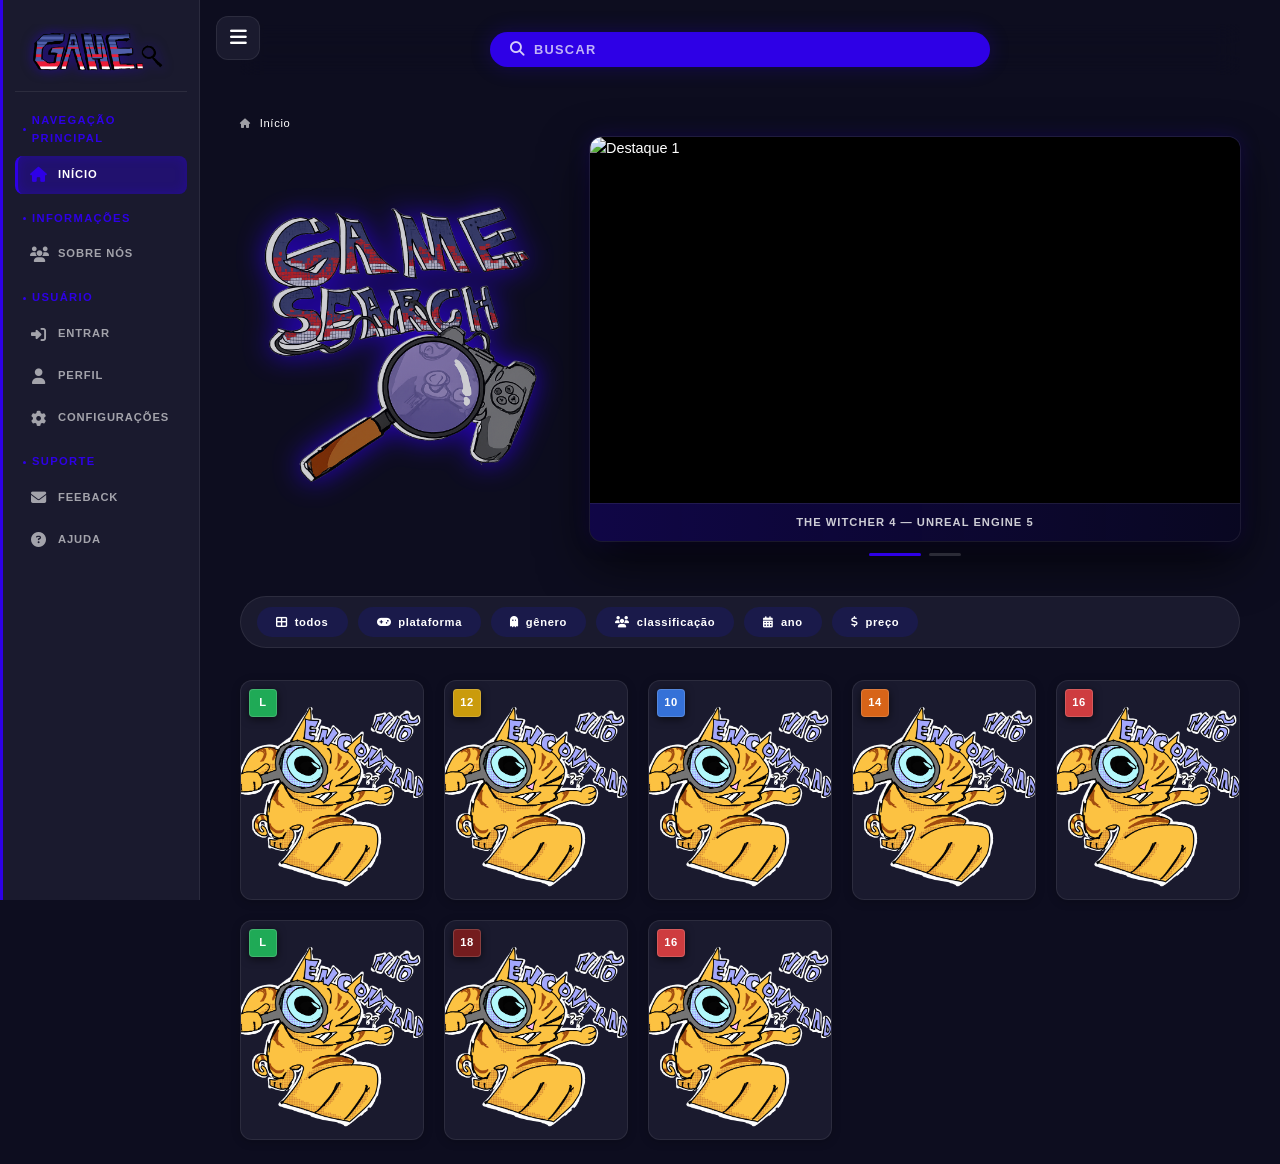
==== index.html @ 15bf695d "Implement PixelBlast background effect in Vanilla JS" ====
<!DOCTYPE html>
<html lang="pt-BR">

<head>
    <meta charset="UTF-8">
    <meta name="viewport" content="width=device-width, initial-scale=1.0">
    <meta name="base-path" content="">
    <title>Game Search — Início</title>
    <link rel="stylesheet" href="assets/css/global.css">
    <link rel="stylesheet" href="assets/css/PixelBlast.css">
    <link rel="stylesheet" href="https://cdnjs.cloudflare.com/ajax/libs/font-awesome/6.4.0/css/all.min.css">
    <style>
        /* ── Destaque Hero ── */
        
        .destaque {
            display: flex;
            width: 100%;
            max-width: 1000px;
            justify-content: space-between;
            align-items: center;
            gap: 50px;
            margin-bottom: 40px;
        }
        
        .logo-hero {
            flex-shrink: 0;
        }
        
        .logo-principal {
            width: 300px;
            filter: drop-shadow(0 0 14px var(--cor-primaria));
            opacity: 0.8;
            transition: transform var(--transition-speed) ease, filter var(--transition-speed) ease;
        }
        
        .logo-principal:hover {
            transform: scale(1.04);
            filter: drop-shadow(0 0 22px var(--cor-primaria));
            opacity: 1;
        }
        /* ── Breadcrumb ── */
        
        .breadcrumb {
            display: flex;
            align-items: center;
            gap: 8px;
            font-family: var(--font-corpo);
            font-size: var(--fs-xs);
            color: var(--cor-texto-muted);
            letter-spacing: 0.06em;
            width: 100%;
            max-width: 1000px;
            margin-bottom: 4px;
        }
        
        .breadcrumb i {
            font-size: 0.6rem;
        }
        
        .breadcrumb span {
            color: var(--cor-texto);
        }
        /* ── Carrossel ── */
        
        .carousel-wrapper {
            flex: 1 1 0;
            min-width: 0;
            display: flex;
            flex-direction: column;
            gap: 12px;
        }
        
        .carousel-track-container {
            border-radius: var(--border-radius);
            overflow: hidden;
            background: #08081a;
            box-shadow: 0 0 0 1px var(--cor-borda), 0 20px 50px rgba(0, 0, 0, 0.7), var(--shadow-glow);
        }
        
        .carousel-track {
            display: flex;
            width: 100%;
            will-change: transform;
        }
        
        .carousel-slide {
            flex: 0 0 100%;
            width: 100%;
            display: flex;
            flex-direction: column;
        }
        
        .carousel-img-wrap {
            width: 100%;
            aspect-ratio: 16 / 9;
            overflow: hidden;
            background: #000;
        }
        
        .carousel-img-wrap img {
            width: 100%;
            height: 100%;
            object-fit: contain;
            display: block;
        }
        
        .carousel-caption {
            background: linear-gradient(to right, rgba(var(--cor-primaria-rgb, 46, 0, 230), 0.22), rgba(var(--cor-primaria-rgb, 46, 0, 230), 0.04));
            color: rgba(255, 255, 255, 0.8);
            text-align: center;
            font-family: var(--font-corpo);
            font-size: var(--fs-xs);
            font-weight: 600;
            letter-spacing: 0.09em;
            text-transform: uppercase;
            padding: 10px 16px;
            border-top: 1px solid var(--cor-borda);
        }
        
        .carousel-indicators {
            display: flex;
            justify-content: center;
            align-items: center;
            gap: 8px;
        }
        
        .carousel-indicator {
            height: 3px;
            width: 32px;
            border-radius: 2px;
            border: none;
            background-color: rgba(255, 255, 255, 0.15);
            cursor: pointer;
            position: relative;
            overflow: hidden;
            transition: width var(--transition-speed) ease, background-color var(--transition-speed) ease;
        }
        
        .carousel-indicator.ativo {
            width: 52px;
            background-color: rgba(46, 0, 230, 0.25);
        }
        
        .carousel-indicator.ativo::after {
            content: '';
            position: absolute;
            inset: 0;
            background: var(--cor-primaria);
            animation: progressBar 5s linear forwards;
        }
        
        @keyframes progressBar {
            from {
                transform: scaleX(0);
                transform-origin: left;
            }
            to {
                transform: scaleX(1);
                transform-origin: left;
            }
        }
        /* ── Filtros ── */
        
        .secao-filtros {
            width: 100%;
            max-width: 1000px;
            margin-bottom: 32px;
            position: relative;
            z-index: 100;
        }
        
        .barra-filtro {
            background-color: var(--cor-lateral);
            padding: 10px 16px;
            border-radius: var(--border-radius-xl);
            display: flex;
            gap: 10px;
            align-items: center;
            position: relative;
            border: 1px solid var(--cor-borda);
        }
        
        .botao-filtro-principal {
            background-color: var(--cor-tag);
            color: var(--cor-texto);
            border: 1px solid transparent;
            padding: 8px 18px;
            border-radius: var(--border-radius-lg);
            cursor: pointer;
            font-family: var(--font-corpo);
            font-weight: 700;
            font-size: var(--fs-xs);
            letter-spacing: 0.06em;
            text-transform: lowercase;
            display: flex;
            align-items: center;
            gap: 7px;
            transition: all var(--transition-speed) ease;
        }
        
        .botao-filtro-principal:hover,
        .botao-filtro-principal.ativo {
            background-color: var(--cor-primaria);
            border-color: var(--cor-primaria);
            box-shadow: var(--shadow-glow);
        }
        
        .menu-flutuante {
            position: absolute;
            top: calc(100% + 10px);
            left: 0;
            background-color: var(--cor-dropdown);
            padding: 14px;
            border-radius: var(--border-radius);
            display: none;
            grid-template-columns: repeat(4, 1fr);
            gap: 8px;
            z-index: 300;
            box-shadow: 0 20px 45px rgba(0, 0, 0, 0.7);
            min-width: 440px;
            border: 1px solid var(--cor-borda-forte);
            animation: fadeIn 0.18s ease;
        }
        
        .menu-flutuante.show {
            display: grid;
        }
        
        .opcao-filtro {
            background-color: var(--cor-tag);
            color: var(--cor-texto);
            border: 1px solid transparent;
            padding: 9px 12px;
            border-radius: var(--border-radius-sm);
            cursor: pointer;
            font-family: var(--font-corpo);
            font-size: var(--fs-xs);
            font-weight: 600;
            letter-spacing: 0.04em;
            transition: all var(--transition-fast) ease;
        }
        
        .opcao-filtro:hover,
        .opcao-filtro.selecionada {
            background-color: var(--cor-primaria);
            border-color: var(--cor-primaria);
        }
        /* ── Grade de jogos ── */
        
        .grade-jogos {
            display: grid;
            grid-template-columns: repeat(auto-fill, minmax(175px, 1fr));
            gap: 20px;
            width: 100%;
            max-width: 1000px;
        }
        /* ── Card Base ───────────────────────────────────────────────────────────── */
        
        .card-jogo {
            display: flex;
            flex-direction: row;
            align-items: stretch;
            aspect-ratio: auto;
            min-height: 220px;
            max-height: 320px;
            overflow: hidden;
            transition: all 0.45s cubic-bezier(0.4, 0, 0.2, 1);
            cursor: pointer;
            position: relative;
            border-radius: var(--border-radius);
            background-color: var(--cor-lateral);
            border: 1px solid var(--cor-borda);
            box-shadow: 0 2px 10px rgba(0, 0, 0, 0.2);
            grid-column: span 1;
            width: 100%;
            /* Garante que o card ocupe o espaço do grid */
        }
        
        .card-jogo.open {
            grid-column: span 2;
        }
        
        .card-jogo:hover {
            transform: translateY(-4px);
            box-shadow: var(--shadow-glow-hover);
            border-color: rgba(46, 0, 230, 0.4);
        }
        /* ── Card Expandido (Overlay via Clone — não afeta o fluxo do grid) ──────
           Estratégia: o card original NUNCA sai do grid e NUNCA muda de
           tamanho/posição/gap. Ao expandir, criamos um CLONE fora do fluxo
           (position: fixed, anexado ao <body>) posicionado inicialmente em
           cima do card original via getBoundingClientRect(), e então
           animamos esse clone até o tamanho expandido. O card original
           apenas fica "invisível" (mantendo seu espaço no grid intacto)
           enquanto o clone existe. Isso garante zero reflow no container. */
        /* Card original: mantém espaço reservado no grid, porém invisível */
        
        .card-jogo.card-jogo-placeholder {
            visibility: hidden;
            pointer-events: none;
        }
        /* Clone flutuante — totalmente fora do fluxo do documento */
        
        .card-jogo-clone {
            position: fixed;
            top: 0;
            left: 0;
            margin: 0;
            z-index: 9999;
            pointer-events: auto;
            cursor: default;
            will-change: top, left, width, height;
            /* transição é setada via JS (FLIP) para garantir que o ponto de
               partida seja exatamente a posição/tamanho originais antes de
               animar para o estado expandido */
        }
        
        .card-jogo-clone:hover {
            transform: none;
        }
        
        .card-jogo-clone.expandido-clone {
            box-shadow: 0 20px 60px rgba(46, 0, 230, 0.5), var(--shadow-glow-hover);
            border-color: var(--cor-primaria);
            border-width: 2px;
            flex-direction: row;
        }
        
        .card-jogo-clone.expandido-clone .card-jogo-sidebar {
            flex: 0 0 200px !important;
            height: 100%;
        }
        
        .card-jogo-clone.expandido-clone .card-jogo-content {
            opacity: 1;
            width: 100%;
            padding: 24px 28px;
            background: #7f7f7f;
            /* Alterado para cinza conforme referência visual */
            display: flex;
            /* Restaurado para flex no estado expandido */
            flex-direction: column;
        }
        
        .card-jogo-clone.expandido-clone .card-jogo-titulo {
            font-size: var(--fs-lg);
            white-space: normal;
        }
        
        .card-jogo-clone.expandido-clone .card-jogo-descricao {
            -webkit-line-clamp: 6;
            font-size: var(--fs-sm);
        }
        
        .card-jogo-clone.expandido-clone .botao-detalhes {
            margin-top: auto;
            align-self: flex-start;
        }
        /* ── Overlay (fundo escurecido) do Card Expandido ── */
        
        .card-overlay {
            position: fixed;
            inset: 0;
            background: rgba(0, 0, 0, 0.65);
            backdrop-filter: blur(6px);
            -webkit-backdrop-filter: blur(6px);
            z-index: 9998;
            opacity: 0;
            pointer-events: none;
            transition: opacity 0.4s ease;
        }
        
        .card-overlay.ativo {
            opacity: 1;
            pointer-events: auto;
        }
        /* ── Sidebar (imagem) ── */
        
        .card-jogo-sidebar {
            flex: 1;
            width: 100%;
            height: 100%;
            position: relative;
            overflow: hidden;
            background: transparent;
            flex-shrink: 0;
        }
        
        .card-jogo.open .card-jogo-sidebar {
            flex: 0 0 45%;
            /* Ajusta a largura da imagem quando aberto */
        }
        
        .card-jogo-sidebar img {
            width: 100%;
            height: 100%;
            object-fit: cover;
            display: block;
        }
        
        .card-jogo-sidebar .badge-etaria {
            position: absolute;
            top: 8px;
            left: 8px;
            font-weight: 700;
            font-size: var(--fs-xs);
            padding: 2px 10px;
            border-radius: 4px;
            letter-spacing: 0.05em;
            border: 1px solid rgba(255, 255, 255, 0.15);
            backdrop-filter: blur(4px);
        }
        /* ── Cores da Etaria ── */
        
        .etaria-L {
            background: rgba(34, 197, 94, 0.85);
            color: #fff;
        }
        
        .etaria-10 {
            background: rgba(59, 130, 246, 0.85);
            color: #fff;
        }
        
        .etaria-12 {
            background: rgba(234, 179, 8, 0.85);
            color: #fff;
        }
        
        .etaria-14 {
            background: rgba(249, 115, 22, 0.85);
            color: #fff;
        }
        
        .etaria-16 {
            background: rgba(239, 68, 68, 0.85);
            color: #fff;
        }
        
        .etaria-18 {
            background: rgba(127, 29, 29, 0.9);
            color: #fff;
        }
        /* Content (painel direito) - INVISÍVEL QUANDO FECHADO */
        
        .card-jogo-content {
            flex: 1;
            padding: 24px;
            overflow: hidden;
            display: none;
            /* Escondido por padrão */
            flex-direction: column;
            justify-content: center;
            background: #7f7f7f;
            /* Fundo cinza conforme referência */
            min-width: 0;
            opacity: 0;
            transition: opacity 0.45s ease;
        }
        
        .card-jogo.open .card-jogo-content {
            display: flex;
            opacity: 1;
        }
        /* Título */
        
        .card-jogo-titulo {
            font-family: var(--font-titulo);
            font-size: var(--fs-md);
            font-weight: 700;
            letter-spacing: 0.06em;
            color: #fff;
            margin: 0 0 6px 0;
            white-space: nowrap;
            overflow: hidden;
            text-overflow: ellipsis;
        }
        /* Descrição */
        
        .card-jogo-descricao {
            font-family: var(--font-corpo);
            font-size: var(--fs-sm);
            color: rgba(255, 255, 255, 0.75);
            line-height: 1.5;
            margin: 0 0 10px 0;
            display: -webkit-box;
            -webkit-line-clamp: 2;
            -webkit-box-orient: vertical;
            overflow: hidden;
            text-overflow: ellipsis;
        }
        /* Info tags */
        
        .card-jogo-info {
            display: flex;
            flex-wrap: wrap;
            gap: 6px 10px;
            margin-bottom: 12px;
        }
        
        .info-tag {
            font-family: var(--font-corpo);
            font-size: var(--fs-xs);
            font-weight: 600;
            color: rgba(255, 255, 255, 0.7);
            background: rgba(255, 255, 255, 0.06);
            padding: 2px 10px;
            border-radius: 12px;
            border: 1px solid rgba(255, 255, 255, 0.06);
            display: inline-flex;
            align-items: center;
            gap: 4px;
            letter-spacing: 0.03em;
        }
        
        .info-tag i {
            font-size: 0.7rem;
            opacity: 0.6;
        }
        
        .info-status {
            background: rgba(46, 0, 230, 0.15);
            border-color: rgba(46, 0, 230, 0.2);
        }
        
        .status-disponivel {
            color: #4ade80;
        }
        
        .status-disponivel i {
            color: #4ade80;
        }
        
        .status-em-breve {
            color: #facc15;
        }
        
        .status-em-breve i {
            color: #facc15;
        }
        /* Botão detalhes */
        
        .botao-detalhes {
            align-self: flex-start;
            background: var(--cor-primaria);
            color: var(--cor-texto);
            border: none;
            border-radius: var(--border-radius-xl);
            padding: 6px 18px;
            font-family: var(--font-corpo);
            font-weight: 700;
            font-size: var(--fs-xs);
            letter-spacing: 0.05em;
            cursor: pointer;
            transition: all 0.3s ease;
            display: inline-flex;
            align-items: center;
            gap: 6px;
            margin-top: auto;
        }
        
        .botao-detalhes:hover {
            background: var(--cor-primaria-hover);
            box-shadow: var(--shadow-glow);
            transform: translateY(-2px);
        }
        
        .botao-detalhes i {
            font-size: 0.7rem;
            transition: transform 0.3s ease;
        }
        
        .botao-detalhes:hover i {
            transform: translateX(3px);
        }
        /* ── Responsividade ── */
        
        @media (max-width: 900px) {
            .carousel-wrapper {
                display: none;
            }
            .destaque {
                justify-content: center;
            }
        }
        
        @media (max-width: 768px) {
            .destaque {
                flex-direction: column;
                text-align: center;
            }
            .logo-principal {
                width: 200px;
            }
            .menu-flutuante {
                min-width: 260px;
                grid-template-columns: repeat(2, 1fr);
            }
            .card-jogo {
                min-height: 180px;
                max-height: 260px;
                flex-direction: column;
            }
            .card-jogo-sidebar {
                flex: 0 0 100px;
                width: 100%;
                height: 100px;
            }
            .card-jogo-clone.expandido-clone {
                flex-direction: column;
            }
            .card-jogo-clone.expandido-clone .card-jogo-sidebar {
                flex: 0 0 140px;
                height: 140px;
                width: 100%;
            }
            .card-jogo-clone.expandido-clone .card-jogo-content {
                padding: 16px 20px;
            }
            .card-jogo-titulo {
                font-size: var(--fs-sm);
            }
            .card-jogo-descricao {
                font-size: var(--fs-xs);
                -webkit-line-clamp: 2;
            }
            .info-tag {
                font-size: 0.6rem;
                padding: 1px 8px;
            }
        }
        
        @media (max-width: 480px) {
            .grade-jogos {
                grid-template-columns: repeat(auto-fill, minmax(140px, 1fr));
                gap: 14px;
            }
            .card-jogo {
                min-height: 160px;
                max-height: 220px;
            }
            .card-jogo-sidebar {
                flex: 0 0 80px;
                height: 80px;
            }
            .card-jogo-clone.expandido-clone .card-jogo-sidebar {
                flex: 0 0 120px;
                height: 120px;
            }
            .card-jogo-clone.expandido-clone .card-jogo-content {
                padding: 12px 16px;
            }
            .card-jogo-info {
                gap: 4px 8px;
            }
            .info-tag {
                font-size: 0.55rem;
                padding: 1px 6px;
            }
            .botao-detalhes {
                font-size: 0.6rem;
                padding: 4px 12px;
            }
        }
        /* ── Animação de entrada ── */
        
        .animar-entrada {
            opacity: 0;
            transform: translateY(20px);
            animation: entradaCard 0.5s ease forwards;
        }
        
        @keyframes entradaCard {
            to {
                opacity: 1;
                transform: translateY(0);
            }
        }
    </style>
</head>

<body>
    <div class="layout-principal">

        <!-- Sidebar -->
        <aside class="barra-lateral" id="sidebarDrawer">
            <div class="sidebar-logo">
                <img src="assets/img/logo2.png" alt="Game Search">

            </div>

            <!-- Navegação Principal -->
            <div class="sidebar-secao">
                <h3 class="sidebar-titulo">Navegação Principal</h3>
                <nav class="menu-navegacao">
                    <ul>
                        <li class="ativo"><a href="index.html"><i class="fas fa-home"></i><span>Início</span></a></li>
                    </ul>
                </nav>
            </div>

            <!-- Informações -->
            <div class="sidebar-secao">
                <h3 class="sidebar-titulo">Informações</h3>
                <nav class="menu-navegacao">
                    <ul>
                        <li><a href="pages/sobre.html"><i class="fas fa-users"></i><span>Sobre nós</span></a></li>
                    </ul>
                </nav>
            </div>

            <!-- Usuário -->
            <div class="sidebar-secao">
                <h3 class="sidebar-titulo">Usuário</h3>
                <nav class="menu-navegacao">
                    <ul>
                        <li><a href="pages/login.html"><i class="fas fa-sign-in-alt"></i><span>Entrar</span></a></li>
                        <li><a href="pages/perfil.html"><i class="fas fa-user"></i><span>Perfil</span></a></li>
                        <li><a href="pages/configuracao.html"><i class="fas fa-cog"></i><span>Configurações</span></a></li>
                    </ul>
                </nav>
            </div>

            <!-- Suporte -->
            <div class="sidebar-secao">
                <h3 class="sidebar-titulo">Suporte</h3>
                <nav class="menu-navegacao">
                    <ul>
                        <li><a href="pages/feedback.html"><i class="fas fa-envelope"></i><span>feeback</span></a></li>
                        <li><a href="pages/ajuda.html"><i class="fas fa-question-circle"></i><span>Ajuda</span></a></li>
                    </ul>
                </nav>
            </div>
        </aside>

        <!-- Overlay para fechar o drawer -->
        <div class="drawer-overlay" id="drawerOverlay"></div>

        <!-- Conteúdo -->
        <main class="conteudo-principal">

            <header class="barra-superior">
                <div class="container-busca">
                    <i class="fas fa-search"></i>
                    <input type="text" placeholder="BUSCAR" class="campo-busca" autocomplete="off">
                </div>
            </header>

            <!-- Breadcrumb -->
            <nav class="breadcrumb" aria-label="Navegação">
                <i class="fas fa-home"></i>
                <span>Início</span>
            </nav>

            <!-- Hero -->
            <section class="destaque">
                <div class="logo-hero">
                    <img src="assets/img/logo.png" alt="Game Search Logo" class="logo-principal">
                </div>

                <div class="carousel-wrapper" role="region" aria-label="Destaques em carrossel">
                    <div class="carousel-track-container">
                        <div class="carousel-track" id="carouselTrack">
                            <article class="carousel-slide">
                                <div class="carousel-img-wrap">
                                    <img src="https://assets.goal.com/images/v3/bltb237897dfa1e5afa/F077DBEWIAYzW5L.jpg" alt="Destaque 1" loading="lazy">
                                </div>
                                <p class="carousel-caption">The Witcher 4 — Unreal Engine 5</p>
                            </article>
                            <article class="carousel-slide">
                                <div class="carousel-img-wrap">
                                    <img src="https://img.youtube.com/vi/XhP3Xh4LMA8/maxresdefault.jpg" alt="Destaque 2" loading="lazy">
                                </div>
                                <p class="carousel-caption">The Witcher 4 — Mundo Aberto</p>
                            </article>
                        </div>
                    </div>
                    <div class="carousel-indicators" id="carouselIndicators" role="tablist"></div>
                </div>
            </section>
            <!-- Filtros -->
            <section class="secao-filtros" aria-label="Filtros de jogos">
                <div class="barra-filtro">
                    <button class="botao-filtro-principal ativo" data-menu="menu-categorias" aria-haspopup="true">
                        <i class="fas fa-th-large"></i> todos
                    </button>
                    <button class="botao-filtro-principal" data-menu="menu-plataforma" aria-haspopup="true">
                        <i class="fas fa-gamepad"></i> plataforma
                    </button>
                    <button class="botao-filtro-principal" data-menu="menu-genero" aria-haspopup="true">
                        <i class="fas fa-ghost"></i> gênero
                    </button>
                    <button class="botao-filtro-principal" data-menu="menu-etaria" aria-haspopup="true">
                        <i class="fas fa-users"></i> classificação
                    </button>
                    <button class="botao-filtro-principal" data-menu="menu-ano" aria-haspopup="true">
                        <i class="fas fa-calendar-alt"></i> ano
                    </button>
                    <button class="botao-filtro-principal" data-menu="menu-preco" aria-haspopup="true">
                        <i class="fas fa-dollar-sign"></i> preço
                    </button>

                    <div id="menu-categorias" class="menu-flutuante" role="menu">
                        <button class="opcao-filtro selecionada" data-filtro="todos">todos</button>
                        <button class="opcao-filtro" data-filtro="ação">ação</button>
                        <button class="opcao-filtro" data-filtro="aventura">aventura</button>
                        <button class="opcao-filtro" data-filtro="rpg">rpg</button>
                        <button class="opcao-filtro" data-filtro="indie">indie</button>
                        <button class="opcao-filtro" data-filtro="estratégia">estratégia</button>
                        <button class="opcao-filtro" data-filtro="roguelike">roguelike</button>
                        <button class="opcao-filtro" data-filtro="esporte">esporte</button>
                        <button class="opcao-filtro" data-filtro="terror">terror</button>
                        <button class="opcao-filtro" data-filtro="multiplayer">multiplayer</button>
                    </div>

                    <div id="menu-plataforma" class="menu-flutuante" role="menu">
                        <button class="opcao-filtro selecionada" data-filtro="todos">todos</button>
                        <button class="opcao-filtro" data-filtro="pc">PC</button>
                        <button class="opcao-filtro" data-filtro="ps5">PlayStation 5</button>
                        <button class="opcao-filtro" data-filtro="xbox">Xbox</button>
                        <button class="opcao-filtro" data-filtro="mobile">Mobile</button>
                        <button class="opcao-filtro" data-filtro="switch">Switch</button>
                    </div>

                    <div id="menu-genero" class="menu-flutuante" role="menu">
                        <button class="opcao-filtro selecionada" data-filtro="todos">todos</button>
                        <button class="opcao-filtro" data-filtro="ação">ação</button>
                        <button class="opcao-filtro" data-filtro="sandbox">sandbox</button>
                        <button class="opcao-filtro" data-filtro="simulação">simulação</button>
                        <button class="opcao-filtro" data-filtro="terror">terror</button>
                        <button class="opcao-filtro" data-filtro="social">social</button>
                        <button class="opcao-filtro" data-filtro="esporte">esporte</button>
                        <button class="opcao-filtro" data-filtro="roguelike">roguelike</button>
                        <button class="opcao-filtro" data-filtro="estratégia">estratégia</button>
                    </div>
                    <div id="menu-etaria" class="menu-flutuante" role="menu">
                        <button class="opcao-filtro selecionada" data-filtro="todos">todos</button>
                        <button class="opcao-filtro" data-filtro="L">Livre</button>
                        <button class="opcao-filtro" data-filtro="10">10+</button>
                        <button class="opcao-filtro" data-filtro="12">12+</button>
                        <button class="opcao-filtro" data-filtro="14">14+</button>
                        <button class="opcao-filtro" data-filtro="16">16+</button>
                        <button class="opcao-filtro" data-filtro="18">18+</button>
                    </div>

                    <div id="menu-ano" class="menu-flutuante" role="menu">
                        <button class="opcao-filtro selecionada" data-filtro="todos">todos</button>
                        <button class="opcao-filtro" data-filtro="2024">2024</button>
                        <button class="opcao-filtro" data-filtro="2023">2023</button>
                        <button class="opcao-filtro" data-filtro="2022">2022</button>
                        <button class="opcao-filtro" data-filtro="2021">2021</button>
                        <button class="opcao-filtro" data-filtro="2020">2020</button>
                        <button class="opcao-filtro" data-filtro="2019">2019</button>
                        <button class="opcao-filtro" data-filtro="2018">2018</button>
                        <button class="opcao-filtro" data-filtro="2017">2017</button>
                    </div>

                    <div id="menu-preco" class="menu-flutuante" role="menu">
                        <button class="opcao-filtro selecionada" data-filtro="todos">todos</button>
                        <button class="opcao-filtro" data-filtro="gratis">Gratuito</button>
                        <button class="opcao-filtro" data-filtro="baixo">Até R$ 50</button>
                        <button class="opcao-filtro" data-filtro="medio">R$ 50 - R$ 150</button>
                        <button class="opcao-filtro" data-filtro="alto">Acima de R$ 150</button>
                    </div>





                </div>
            </section>

            <!-- Grade de Jogos -->
            <section class="grade-jogos" aria-label="Jogos disponíveis">
                <!-- Renderizado via home.js -->
            </section>

        </main>
    </div>

    <!-- Overlay do Card Expandido -->
    <div class="card-overlay" id="cardOverlay"></div>

    <!-- Botão Hambúrguer -->
    <button class="hamburger-btn" id="hamburgerBtn" aria-label="Abrir menu" aria-expanded="false">
        <i class="fas fa-bars"></i>
    </button>

    <script src="assets/js/global.js"></script>
    <script src="assets/js/home.js"></script>

    <!-- PixelBlast Background Dependencies -->
    <script src="https://cdnjs.cloudflare.com/ajax/libs/three.js/r128/three.min.js"></script>
    <script src="assets/js/PixelBlast.js"></script>
</body>

</html>
---- assets/css/global.css ----
/* ─── VIEW TRANSITIONS ──────────────────────────────────────────────────────── */
             
             @view-transition {
                 navigation: auto;
             }
             /* ─── GOOGLE FONTS ──────────────────────────────────────────────────────────── */
             
             @import url('https://fonts.googleapis.com/css2?family=Cinzel:wght@400;600;700;900&family=Open+Sans:wght@300;400;500;600;700&display=swap');
             /* ─── CSS RESET & BASE ──────────────────────────────────────────────────────── */
             
             html {
                 scroll-behavior: smooth;
             }
             
             * {
                 margin: 0;
                 padding: 0;
                 box-sizing: border-box;
             }
             /* ─── DESIGN TOKENS ─────────────────────────────────────────────────────────── */
             
              :root {
                 /* Cores */
                 --cor-fundo: #0d0d1f;
                 --cor-lateral: #1a1a2e;
                 --cor-primaria: #2e00e6;
                 --cor-primaria-hover: #4a1fff;
                 --cor-texto: #ffffff;
                 --cor-texto-muted: rgba(255, 255, 255, 0.6);
                 --cor-hover: #2a2a4a;
                 --cor-tag: #1a1a4a;
                 --cor-dropdown: #12122a;
                 --cor-borda: rgba(255, 255, 255, 0.08);
                 --cor-borda-forte: rgba(255, 255, 255, 0.15);
                 /* Tipografia */
                 --font-titulo: 'Cinzel', serif;
                 --font-corpo: 'Open Sans', sans-serif;
                 /* Tamanhos de fonte */
                 --fs-xs: 0.7rem;
                 --fs-sm: 0.8rem;
                 --fs-base: 0.9rem;
                 --fs-md: 1rem;
                 --fs-lg: 1.2rem;
                 --fs-xl: 1.5rem;
                 --fs-2xl: 2rem;
                 --fs-3xl: 2.5rem;
                 /* Layout */
                 --sidebar-width: 200px;
                 --sidebar-collapsed: 60px;
                 --border-radius-sm: 8px;
                 --border-radius: 12px;
                 --border-radius-lg: 20px;
                 --border-radius-xl: 30px;
                 /* Efeitos */
                 --transition-speed: 0.4s;
                 --transition-fast: 0.2s;
                 --animation-display: block;
                 /* Controle global de animações */
                 --shadow: 0 4px 15px rgba(0, 0, 0, 0.3);
                 --shadow-card: 0 8px 25px rgba(0, 0, 0, 0.4);
                 --shadow-glow: 0 0 20px rgba(46, 0, 230, 0.25);
                 --shadow-glow-hover: 0 0 35px rgba(46, 0, 230, 0.45);
             }
             /* ─── BODY & LAYOUT BASE ────────────────────────────────────────────────────── */
             
             body {
                 margin: 0;
                 min-height: 100vh;
                 background: #0d0d1f; /* Fallback color */
                 background-image: none;
                 background-size: cover;
                 background-position: center;
                 background-repeat: no-repeat;
                 background-attachment: fixed;
                 /* opcional */
                 color: var(--cor-texto);
                 font-family: var(--font-corpo);
                 font-size: var(--fs-base);
                 line-height: 1.6;
                 overflow-x: hidden;
                 -webkit-font-smoothing: antialiased;
             }
             
             .layout-principal {
                 display: flex;
                 min-height: 100vh;
             }
             /* ─── BARRA LATERAL ─────────────────────────────────────────────────────────── */
             
             .barra-lateral {
                 width: var(--sidebar-width);
                 background-color: var(--cor-lateral);
                 padding: 24px 12px;
                 position: fixed;
                 top: 0;
                 left: 0;
                 height: 100vh;
                 border-right: 1px solid var(--cor-borda);
                 border-left: 3px solid var(--cor-primaria);
                 z-index: 2000;
                 display: flex;
                 flex-direction: column;
                 gap: 16px;
                 overflow-y: auto;
                 overflow-x: hidden;
                 transition: width var(--transition-speed) cubic-bezier(0.4, 0, 0.2, 1), transform var(--transition-speed) cubic-bezier(0.4, 0, 0.2, 1);
             }
             
             body.sidebar-fechada .barra-lateral {
                 width: var(--sidebar-collapsed);
             }
             
             @media (min-width: 1025px) {
                 body.sidebar-fechada .barra-lateral .sidebar-titulo,
                 body.sidebar-fechada .barra-lateral .menu-navegacao span,
                 body.sidebar-fechada .barra-lateral .sidebar-logo span,
                 body.sidebar-fechada .barra-lateral .separador {
                     display: none;
                 }
                 .barra-lateral .menu-navegacao span,
                 .barra-lateral .sidebar-logo span,
                 .barra-lateral .sidebar-titulo {
                     transition: opacity var(--transition-fast) ease;
                 }
                 body.sidebar-fechada .barra-lateral .sidebar-logo {
                     padding: 8px 0;
                 }
                 body.sidebar-fechada .barra-lateral .sidebar-logo img {
                     width: 32px;
                     height: 32px;
                 }
                 body.sidebar-fechada .barra-lateral .menu-navegacao li a {
                     justify-content: center;
                     padding: 12px;
                     border-left: none;
                     border-bottom: 3px solid transparent;
                 }
                 body.sidebar-fechada .barra-lateral .menu-navegacao li.ativo a {
                     border-bottom-color: var(--cor-primaria);
                 }
             }
             
             .barra-lateral::-webkit-scrollbar {
                 width: 3px;
             }
             
             .barra-lateral::-webkit-scrollbar-track {
                 background: transparent;
             }
             
             .barra-lateral::-webkit-scrollbar-thumb {
                 background: var(--cor-primaria);
                 border-radius: 2px;
             }
             /* Logo na sidebar */
             
             .sidebar-logo {
                 display: flex;
                 align-items: center;
                 gap: 12px;
                 padding: 8px 12px 20px;
                 margin-bottom: 4px;
                 border-bottom: 1px solid var(--cor-borda);
                 overflow: hidden;
                 white-space: nowrap;
             }
             
             .sidebar-logo img {
                 width: 100%;
                 object-fit: contain;
                 filter: drop-shadow(0 0 6px rgba(46, 0, 230, 0.5));
                 flex-shrink: 0;
             }
             
             .sidebar-logo span {
                 font-family: var(--font-titulo);
                 font-size: var(--fs-md);
                 font-weight: 700;
                 color: var(--cor-texto);
                 letter-spacing: 0.05em;
             }
             /* Seções da sidebar */
             
             .sidebar-secao {
                 display: flex;
                 flex-direction: column;
                 gap: 8px;
             }
             
             .sidebar-titulo {
                 font-family: var(--font-corpo);
                 font-size: var(--fs-xs);
                 font-weight: 700;
                 letter-spacing: 0.12em;
                 text-transform: uppercase;
                 color: var(--cor-primaria);
                 margin: 0;
                 padding: 0 8px;
                 display: flex;
                 align-items: center;
                 gap: 6px;
             }
             
             .sidebar-titulo::before {
                 content: '';
                 display: inline-block;
                 width: 3px;
                 height: 3px;
                 background-color: var(--cor-primaria);
                 border-radius: 50%;
             }
             
             .menu-navegacao ul {
                 list-style: none;
                 display: flex;
                 flex-direction: column;
                 gap: 4px;
             }
             
             .menu-navegacao li a {
                 text-decoration: none;
                 color: var(--cor-texto-muted);
                 font-family: var(--font-corpo);
                 font-size: var(--fs-xs);
                 font-weight: 600;
                 letter-spacing: 0.08em;
                 display: flex;
                 align-items: center;
                 gap: 10px;
                 padding: 10px 12px;
                 border-radius: var(--border-radius-sm);
                 transition: all var(--transition-speed) ease;
                 text-transform: uppercase;
                 white-space: nowrap;
                 overflow: hidden;
                 border-left: 3px solid transparent;
                 position: relative;
             }
             
             .menu-navegacao li a i {
                 font-size: 0.95rem;
                 width: 18px;
                 text-align: center;
                 flex-shrink: 0;
                 color: var(--cor-texto-muted);
                 transition: color var(--transition-speed) ease;
             }
             
             .menu-navegacao li a:hover {
                 background-color: rgba(var(--cor-primaria-rgb, 46, 0, 230), 0.15);
                 color: var(--cor-texto);
                 border-left-color: var(--cor-primaria);
             }
             
             .menu-navegacao li a:hover i {
                 color: var(--cor-primaria);
             }
             
             .menu-navegacao li.ativo a {
                 background-color: rgba(var(--cor-primaria-rgb, 46, 0, 230), 0.35);
                 color: var(--cor-texto);
                 border-left-color: var(--cor-primaria);
                 box-shadow: inset 0 0 12px rgba(var(--cor-primaria-rgb, 46, 0, 230), 0.3);
             }
             
             .menu-navegacao li.ativo a i {
                 color: var(--cor-primaria);
             }
             
             .separador {
                 height: 1px;
                 background-color: var(--cor-borda);
                 margin: 8px 4px;
             }
             /* ─── CONTEÚDO PRINCIPAL ────────────────────────────────────────────────────── */
             
             .conteudo-principal {
                 margin-left: var(--sidebar-width);
                 flex: 1;
                 padding: 24px 32px;
                 display: flex;
                 flex-direction: column;
                 align-items: center;
                 min-height: 100vh;
                 position: relative;
                 transition: margin-left var(--transition-speed) cubic-bezier(0.4, 0, 0.2, 1), padding var(--transition-speed) ease;
             }
             
             body.sidebar-fechada .conteudo-principal {
                 margin-left: var(--sidebar-collapsed);
             }
             /* ─── BARRA SUPERIOR / HEADER ───────────────────────────────────────────────── */
             
             .barra-superior {
                 width: 100%;
                 max-width: 1000px;
                 display: flex;
                 justify-content: center;
                 margin-bottom: 40px;
                 position: sticky;
                 top: 0;
                 z-index: 100;
                 padding: 8px 0;
                 backdrop-filter: blur(12px);
                 -webkit-backdrop-filter: blur(12px);
             }
             
             .container-busca {
                 background-color: var(--cor-primaria);
                 width: 50%;
                 padding: 10px 20px;
                 border-radius: var(--border-radius-xl);
                 display: flex;
                 align-items: center;
                 gap: 10px;
                 box-shadow: var(--shadow-glow);
                 transition: box-shadow var(--transition-speed) ease, transform var(--transition-speed) ease;
             }
             
             .container-busca:focus-within {
                 box-shadow: var(--shadow-glow-hover);
                 transform: scale(1.01);
             }
             
             .container-busca i {
                 color: rgba(255, 255, 255, 0.8);
                 font-size: var(--fs-base);
                 flex-shrink: 0;
             }
             
             .campo-busca {
                 background: none;
                 border: none;
                 color: var(--cor-texto);
                 font-family: var(--font-corpo);
                 font-weight: 700;
                 font-size: var(--fs-sm);
                 letter-spacing: 0.05em;
                 outline: none;
                 width: 100%;
             }
             
             .campo-busca::placeholder {
                 color: rgba(255, 255, 255, 0.7);
                 font-weight: 600;
                 letter-spacing: 0.1em;
             }
             /* ─── TÍTULOS DE SEÇÃO ──────────────────────────────────────────────────────── */
             
             .titulo-secao {
                 font-family: var(--font-titulo);
                 font-size: var(--fs-lg);
                 font-weight: 700;
                 letter-spacing: 0.12em;
                 text-transform: uppercase;
                 color: var(--cor-texto);
                 margin-bottom: 20px;
                 display: flex;
                 align-items: center;
                 gap: 10px;
             }
             
             .titulo-secao::after {
                 content: '';
                 flex: 1;
                 height: 1px;
                 background: linear-gradient(to right, var(--cor-primaria), transparent);
                 opacity: 0.4;
             }
             /* ─── BOTÕES PADRÃO ─────────────────────────────────────────────────────────── */
             
             .btn,
             button,
             a {
                 transition: all var(--transition-speed) ease;
             }
             
             .btn-primario {
                 background-color: var(--cor-primaria);
                 color: var(--cor-texto);
                 border: none;
                 padding: 10px 28px;
                 border-radius: var(--border-radius-xl);
                 font-family: var(--font-corpo);
                 font-weight: 700;
                 font-size: var(--fs-sm);
                 letter-spacing: 0.06em;
                 text-transform: lowercase;
                 cursor: pointer;
                 box-shadow: var(--shadow-glow);
             }
             
             .btn-primario:hover {
                 background-color: var(--cor-primaria-hover);
                 box-shadow: var(--shadow-glow-hover);
                 transform: translateY(-2px);
             }
             
             .btn-primario:active {
                 transform: translateY(0);
             }
             
             .btn-secundario {
                 background-color: var(--cor-tag);
                 color: var(--cor-texto);
                 border: 1px solid var(--cor-borda);
                 padding: 10px 28px;
                 border-radius: var(--border-radius-xl);
                 font-family: var(--font-corpo);
                 font-weight: 600;
                 font-size: var(--fs-sm);
                 letter-spacing: 0.06em;
                 cursor: pointer;
             }
             
             .btn-secundario:hover {
                 background-color: var(--cor-hover);
                 border-color: var(--cor-primaria);
             }
             /* ─── CARDS GENÉRICO ────────────────────────────────────────────────────────── */
             
             .card {
                 background-color: var(--cor-lateral);
                 border-radius: var(--border-radius);
                 border: 1px solid var(--cor-borda);
                 box-shadow: var(--shadow-card);
                 transition: all var(--transition-speed) ease;
             }
             
             .card:hover {
                 border-color: rgba(46, 0, 230, 0.35);
                 box-shadow: var(--shadow-glow);
                 transform: translateY(-3px);
             }
             /* ─── BADGES DE CLASSIFICAÇÃO ETÁRIA ───────────────────────────────────────── */
             
             .badge-etaria {
                 position: absolute;
                 top: 8px;
                 left: 8px;
                 width: 28px;
                 height: 28px;
                 border-radius: var(--border-radius-sm);
                 display: flex;
                 align-items: center;
                 justify-content: center;
                 font-size: var(--fs-xs);
                 font-weight: 900;
                 color: #fff;
                 box-shadow: 0 2px 8px rgba(0, 0, 0, 0.6);
                 z-index: 10;
                 font-family: var(--font-corpo);
             }
             
             .etaria-L {
                 background-color: #00a651;
             }
             
             .etaria-10 {
                 background-color: #00aeef;
             }
             
             .etaria-12 {
                 background-color: #ffc20e;
                 color: #000;
             }
             
             .etaria-14 {
                 background-color: #f7941d;
             }
             
             .etaria-16 {
                 background-color: #ed1c24;
             }
             
             .etaria-18 {
                 background-color: #231f20;
                 border: 2px solid rgba(255, 255, 255, 0.6);
             }
             /* ─── ANIMAÇÕES ─────────────────────────────────────────────────────────────── */
             
             @keyframes fadeInUp {
                 from {
                     opacity: 0;
                     transform: translateY(18px);
                 }
                 to {
                     opacity: 1;
                     transform: translateY(0);
                 }
             }
             
             @keyframes fadeIn {
                 from {
                     opacity: 0;
                 }
                 to {
                     opacity: 1;
                 }
             }
             
             @keyframes pulsoGlow {
                 0%,
                 100% {
                     box-shadow: var(--shadow-glow);
                 }
                 50% {
                     box-shadow: var(--shadow-glow-hover);
                 }
             }
             
             @keyframes pulseDot {
                 0%,
                 100% {
                     opacity: 1;
                     transform: translateX(-50%) scale(1);
                 }
                 50% {
                     opacity: 0.6;
                     transform: translateX(-50%) scale(0.8);
                 }
             }
             
             .animar-entrada {
                 animation: fadeInUp 0.45s ease both;
             }
             
             .animar-entrada:nth-child(1) {
                 animation-delay: 0.05s;
             }
             
             .animar-entrada:nth-child(2) {
                 animation-delay: 0.10s;
             }
             
             .animar-entrada:nth-child(3) {
                 animation-delay: 0.15s;
             }
             
             .animar-entrada:nth-child(4) {
                 animation-delay: 0.20s;
             }
             
             .animar-entrada:nth-child(5) {
                 animation-delay: 0.25s;
             }
             
             .animar-entrada:nth-child(6) {
                 animation-delay: 0.30s;
             }
             
             .animar-entrada:nth-child(7) {
                 animation-delay: 0.35s;
             }
             
             .animar-entrada:nth-child(8) {
                 animation-delay: 0.40s;
             }
             /* ─── ACESSIBILIDADE ────────────────────────────────────────────────────────── */
             
              :focus-visible {
                 outline: 2px solid var(--cor-primaria);
                 outline-offset: 3px;
                 border-radius: 4px;
             }
             /* Suporte para desativação manual de animações */
             
             body.sem-animacoes *,
             body.sem-animacoes *::before,
             body.sem-animacoes *::after {
                 animation-duration: 0s !important;
                 transition-duration: 0s !important;
                 transition: none !important;
                 animation: none !important;
             }
             
             @media (prefers-reduced-motion: reduce) {
                 *,
                 *::before,
                 *::after {
                     animation-duration: 0.01ms !important;
                     transition-duration: 0.01ms !important;
                 }
             }
             /* ─── RESPONSIVIDADE ────────────────────────────────────────────────────────── */
             
             @media (max-width: 768px) {
                 .barra-lateral {
                     width: var(--sidebar-collapsed);
                     padding: 16px 8px;
                 }
                 .sidebar-logo img {
                     width: 32px;
                     height: 32px;
                 }
                 .menu-navegacao li a span {
                     display: none;
                 }
                 .menu-navegacao li a {
                     justify-content: center;
                     padding: 10px;
                 }
                 .menu-navegacao li.ativo a {
                     border-left: none;
                     border-bottom: 2px solid var(--cor-primaria);
                     padding: 10px;
                 }
                 .conteudo-principal {
                     margin-left: var(--sidebar-collapsed);
                     padding: 16px;
                 }
                 .container-busca {
                     width: 85%;
                 }
             }
             
             @media (max-width: 480px) {
                 .conteudo-principal {
                     padding: 12px;
                 }
                 .barra-superior {
                     margin-bottom: 24px;
                 }
             }
             /* ─── UTILITÁRIOS & COMPONENTES COMUNS ──────────────────────────────────────── */
             
             .grid-2col {
                 display: grid;
                 grid-template-columns: repeat(2, 1fr);
                 gap: 24px;
             }
             
             .grid-3col {
                 display: grid;
                 grid-template-columns: repeat(3, 1fr);
                 gap: 24px;
                 width: 100%;
             }
             
             @media (max-width: 992px) {
                 .grid-3col {
                     grid-template-columns: repeat(2, 1fr);
                 }
             }
             
             @media (max-width: 600px) {
                 .grid-2col,
                 .grid-3col {
                     grid-template-columns: 1fr;
                 }
             }
             
             .glass-card {
                 background: rgba(255, 255, 255, 0.03);
                 backdrop-filter: blur(10px);
                 -webkit-backdrop-filter: blur(10px);
                 border: 1px solid var(--cor-borda);
                 border-radius: var(--border-radius);
                 padding: 24px;
             }
             
             .section-spacer {
                 margin-bottom: 60px;
                 width: 100%;
                 max-width: 1000px;
             }
             /* ─── CARDS EXPANSÍVEIS ────────────────────────────────────────────────────── */
             
             .card-expansivel {
                 cursor: pointer;
                 overflow: hidden;
                 transition: all var(--transition-speed) ease;
             }
             
             .card-expansivel .conteudo-expansivel {
                 display: grid;
                 grid-template-rows: 0fr;
                 transition: grid-template-rows var(--transition-speed) ease, opacity var(--transition-speed) ease;
                 opacity: 0;
                 visibility: hidden;
                 /* Garante que não haja interação ou visibilidade residual */
             }
             
             .card-expansivel.expandido .conteudo-expansivel {
                 grid-template-rows: 1fr;
                 opacity: 1;
                 visibility: visible;
                 padding-top: 16px;
             }
             
             .card-expansivel .interno-expansivel {
                 overflow: hidden;
             }
             
             .card-expansivel .icone-expansao {
                 transition: transform var(--transition-speed) ease;
             }
             
             .card-expansivel.expandido .icone-expansao {
                 transform: rotate(180deg);
             }
             
             .grid-4col {
                 display: grid;
                 grid-template-columns: repeat(4, 1fr);
                 gap: 24px;
                 width: 100%;
             }
             
             @media (max-width: 1100px) {
                 .grid-4col {
                     grid-template-columns: repeat(2, 1fr);
                 }
             }
             
             @media (max-width: 600px) {
                 .grid-4col {
                     grid-template-columns: 1fr;
                 }
             }
             /* ─── ESTILOS PARA FILTROS DE PREÇO ─────────────────────────────────────────── */
             
             .info-preco {
                 font-weight: 700;
                 background: rgba(255, 255, 255, 0.05);
                 border: 1px solid rgba(255, 255, 255, 0.06);
             }
             
             .info-preco.gratis {
                 color: #4ade80;
                 border-color: rgba(74, 222, 128, 0.2);
                 background: rgba(74, 222, 128, 0.1);
             }
             
             .info-preco.gratis i {
                 color: #4ade80;
             }
             
             .info-preco.baixo {
                 color: #60a5fa;
                 border-color: rgba(96, 165, 250, 0.2);
                 background: rgba(96, 165, 250, 0.1);
             }
             
             .info-preco.baixo i {
                 color: #60a5fa;
             }
             
             .info-preco.medio {
                 color: #fbbf24;
                 border-color: rgba(251, 191, 36, 0.2);
                 background: rgba(251, 191, 36, 0.1);
             }
             
             .info-preco.medio i {
                 color: #fbbf24;
             }
             
             .info-preco.alto {
                 color: #f87171;
                 border-color: rgba(248, 113, 113, 0.2);
                 background: rgba(248, 113, 113, 0.1);
             }
             
             .info-preco.alto i {
                 color: #f87171;
             }
             /* ─── HEADER DOS MENUS FLUTUANTES COM BOTÃO RESET ──────────────────────────── */
             
             .menu-header {
                 display: flex;
                 justify-content: space-between;
                 align-items: center;
                 padding-bottom: 8px;
                 margin-bottom: 8px;
                 border-bottom: 1px solid var(--cor-borda);
                 grid-column: 1 / -1;
                 width: 100%;
             }
             
             .menu-titulo {
                 font-family: var(--font-corpo);
                 font-size: var(--fs-xs);
                 font-weight: 700;
                 letter-spacing: 0.08em;
                 text-transform: uppercase;
                 color: var(--cor-texto-muted);
                 opacity: 0.7;
             }
             
             .btn-reset-filtro {
                 background: none;
                 border: none;
                 color: var(--cor-texto-muted);
                 cursor: pointer;
                 padding: 4px 8px;
                 border-radius: var(--border-radius-sm);
                 transition: all var(--transition-speed) ease;
                 font-size: var(--fs-sm);
                 display: flex;
                 align-items: center;
                 justify-content: center;
                 width: 28px;
                 height: 28px;
                 opacity: 0.5;
             }
             
             .btn-reset-filtro:hover {
                 background-color: rgba(239, 68, 68, 0.15);
                 color: #ef4444;
                 opacity: 1;
                 transform: scale(1.1);
             }
             
             .btn-reset-filtro:active {
                 transform: scale(0.9);
             }
             
             .btn-reset-filtro i {
                 font-size: 0.9rem;
             }
             /* ─── INDICADOR DE FILTRO ATIVO NOS BOTÕES PRINCIPAIS ──────────────────────── */
             
             .botao-filtro-principal {
                 position: relative;
             }
             
             .botao-filtro-principal.ativo::after {
                 content: '';
                 position: absolute;
                 bottom: -2px;
                 left: 50%;
                 transform: translateX(-50%);
                 width: 6px;
                 height: 6px;
                 background-color: #ef4444;
                 border-radius: 50%;
                 box-shadow: 0 0 10px rgba(239, 68, 68, 0.5);
                 animation: pulseDot 2s ease-in-out infinite;
             }
             /* ─── MENU FLUTUANTE MELHORADO ──────────────────────────────────────────────── */
             
             .menu-flutuante {
                 position: absolute;
                 top: calc(100% + 10px);
                 left: 0;
                 background-color: var(--cor-dropdown);
                 padding: 14px;
                 border-radius: var(--border-radius);
                 display: none;
                 grid-template-columns: repeat(4, 1fr);
                 gap: 8px;
                 z-index: 300;
                 box-shadow: 0 20px 45px rgba(0, 0, 0, 0.7);
                 min-width: 440px;
                 border: 1px solid var(--cor-borda-forte);
                 animation: fadeIn 0.18s ease;
                 max-height: 320px;
                 overflow-y: auto;
             }
             
             .menu-flutuante.show {
                 display: grid;
             }
             
             .menu-flutuante::-webkit-scrollbar {
                 width: 3px;
             }
             
             .menu-flutuante::-webkit-scrollbar-track {
                 background: transparent;
             }
             
             .menu-flutuante::-webkit-scrollbar-thumb {
                 background: var(--cor-primaria);
                 border-radius: 2px;
             }
             
             .opcao-filtro {
                 background-color: var(--cor-tag);
                 color: var(--cor-texto);
                 border: 1px solid transparent;
                 padding: 9px 12px;
                 border-radius: var(--border-radius-sm);
                 cursor: pointer;
                 font-family: var(--font-corpo);
                 font-size: var(--fs-xs);
                 font-weight: 600;
                 letter-spacing: 0.04em;
                 transition: all var(--transition-fast) ease;
             }
             
             .opcao-filtro:hover,
             .opcao-filtro.selecionada {
                 background-color: var(--cor-primaria);
                 border-color: var(--cor-primaria);
             }
             /* ─── RESPONSIVIDADE DOS MENUS ──────────────────────────────────────────────── */
             
             @media (max-width: 900px) {
                 .carousel-wrapper {
                     display: none;
                 }
                 .destaque {
                     justify-content: center;
                 }
             }
             
             @media (max-width: 768px) {
                 .destaque {
                     flex-direction: column;
                     text-align: center;
                 }
                 .logo-principal {
                     width: 200px;
                 }
                 .menu-flutuante {
                     min-width: 260px;
                     grid-template-columns: repeat(2, 1fr);
                 }
                 .card-jogo {
                     min-height: 180px;
                     max-height: 260px;
                     flex-direction: column;
                 }
                 .card-jogo-sidebar {
                     flex: 0 0 100px;
                     width: 100%;
                     height: 100px;
                 }
                 .card-jogo-clone.expandido-clone {
                     flex-direction: column;
                 }
                 .card-jogo-clone.expandido-clone .card-jogo-sidebar {
                     flex: 0 0 140px;
                     height: 140px;
                     width: 100%;
                 }
                 .card-jogo-clone.expandido-clone .card-jogo-content {
                     padding: 16px 20px;
                 }
                 .card-jogo-titulo {
                     font-size: var(--fs-sm);
                 }
                 .card-jogo-descricao {
                     font-size: var(--fs-xs);
                     -webkit-line-clamp: 2;
                 }
                 .info-tag {
                     font-size: 0.6rem;
                     padding: 1px 8px;
                 }
                 /* Responsividade dos filtros */
                 .barra-filtro {
                     flex-wrap: wrap;
                     padding: 8px 12px;
                     gap: 6px;
                 }
                 .botao-filtro-principal {
                     padding: 6px 12px;
                     font-size: 0.6rem;
                     gap: 4px;
                 }
                 .botao-filtro-principal i {
                     font-size: 0.7rem;
                 }
                 .menu-flutuante {
                     min-width: 200px;
                     grid-template-columns: repeat(2, 1fr);
                     padding: 10px;
                     max-height: 250px;
                 }
                 .menu-header {
                     padding-bottom: 6px;
                     margin-bottom: 6px;
                 }
                 .menu-titulo {
                     font-size: 0.6rem;
                 }
                 .btn-reset-filtro {
                     width: 24px;
                     height: 24px;
                     font-size: 0.7rem;
                 }
                 .btn-reset-filtro i {
                     font-size: 0.7rem;
                 }
             }
             
             @media (max-width: 480px) {
                 .grade-jogos {
                     grid-template-columns: repeat(auto-fill, minmax(140px, 1fr));
                     gap: 14px;
                 }
                 .card-jogo {
                     min-height: 160px;
                     max-height: 220px;
                 }
                 .card-jogo-sidebar {
                     flex: 0 0 80px;
                     height: 80px;
                 }
                 .card-jogo-clone.expandido-clone .card-jogo-sidebar {
                     flex: 0 0 120px;
                     height: 120px;
                 }
                 .card-jogo-clone.expandido-clone .card-jogo-content {
                     padding: 12px 16px;
                 }
                 .card-jogo-info {
                     gap: 4px 8px;
                 }
                 .info-tag {
                     font-size: 0.55rem;
                     padding: 1px 6px;
                 }
                 .botao-detalhes {
                     font-size: 0.6rem;
                     padding: 4px 12px;
                 }
                 /* Responsividade dos filtros mobile */
                 .barra-filtro {
                     gap: 4px;
                 }
                 .botao-filtro-principal {
                     padding: 4px 10px;
                     font-size: 0.55rem;
                 }
                 .menu-flutuante {
                     min-width: 160px;
                     grid-template-columns: repeat(2, 1fr);
                     gap: 4px;
                     padding: 8px;
                 }
                 .opcao-filtro {
                     padding: 6px 8px;
                     font-size: 0.55rem;
                 }
             }
             /* ─── DRAWER SIDEBAR STYLES ─────────────────────────────────────────────────── */
             
             .hamburger-btn {
                 display: flex;
                 position: fixed;
                 top: 16px;
                 left: 16px;
                 z-index: 2500;
                 background: var(--cor-lateral);
                 border: 1px solid var(--cor-borda);
                 color: var(--cor-texto);
                 width: 44px;
                 height: 44px;
                 border-radius: var(--border-radius);
                 cursor: pointer;
                 font-size: 1.2rem;
                 transition: all var(--transition-speed) ease;
                 align-items: center;
                 justify-content: center;
             }
             
             body:not(.sidebar-fechada) .hamburger-btn {
                 left: calc(var(--sidebar-width) + 16px);
             }
             
             body.sidebar-fechada .hamburger-btn {
                 left: calc(var(--sidebar-collapsed) + 16px);
             }
             
             @media (max-width: 1024px) {
                 body:not(.sidebar-fechada) .hamburger-btn {
                     left: 16px;
                 }
             }
             
             .hamburger-btn:hover {
                 background: var(--cor-primaria);
                 border-color: var(--cor-primaria);
                 box-shadow: var(--shadow-glow);
             }
             
             .drawer-overlay {
                 display: none;
                 position: fixed;
                 inset: 0;
                 background: rgba(0, 0, 0, 0.6);
                 z-index: 1500;
                 opacity: 0;
                 transition: opacity 0.3s ease;
                 backdrop-filter: blur(4px);
                 -webkit-backdrop-filter: blur(4px);
             }
             
             .drawer-overlay.ativo {
                 opacity: 1;
             }
             
             @media (max-width: 1024px) {
                 .barra-lateral {
                     width: 280px;
                     z-index: 3000;
                     box-shadow: 4px 0 30px rgba(0, 0, 0, 0.4);
                 }
                 body.sidebar-fechada .barra-lateral {
                     transform: translateX(-100%);
                 }
                 body:not(.sidebar-fechada) .barra-lateral {
                     transform: translateX(0);
                 }
                 .conteudo-principal {
                     margin-left: 0 !important;
                     padding-top: 72px;
                 }
                 .hamburger-btn {
                     display: flex !important;
                 }
                 .barra-lateral .sidebar-logo {
                     padding-top: 20px;
                 }
                 .barra-lateral .menu-navegacao ul li a {
                     padding: 12px 20px;
                 }
                 .barra-lateral .menu-navegacao ul li a i {
                     width: 28px;
                     font-size: 1.1rem;
                 }
                 .barra-lateral .menu-navegacao ul li.ativo a {
                     background: var(--cor-primaria);
                     border-radius: 0 20px 20px 0;
                     margin-right: 12px;
                 }
             }
             
             @media (max-width: 480px) {
                 .hamburger-btn {
                     top: 12px !important;
                     left: 12px !important;
                     width: 38px !important;
                     height: 38px !important;
                     font-size: 1rem !important;
                 }
                 .barra-lateral {
                     width: 260px !important;
                 }
                 .conteudo-principal {
                     padding-top: 64px !important;
                 }
             }
             /* ─── DESTAQUE HERO ─────────────────────────────────────────────────────────── */
             
             .destaque {
                 display: flex;
                 width: 100%;
                 max-width: 1000px;
                 justify-content: space-between;
                 align-items: center;
                 gap: 50px;
                 margin-bottom: 40px;
             }
             
             .logo-hero {
                 flex-shrink: 0;
             }
             
             .logo-principal {
                 width: 300px;
                 filter: drop-shadow(0 0 14px var(--cor-primaria));
                 opacity: 0.8;
                 transition: transform var(--transition-speed) ease, filter var(--transition-speed) ease;
             }
             
             .logo-principal:hover {
                 transform: scale(1.04);
                 filter: drop-shadow(0 0 22px var(--cor-primaria));
                 opacity: 1;
             }
             /* ─── CARROSSEL ─────────────────────────────────────────────────────────────── */
             
             .carousel-wrapper {
                 flex: 1 1 0;
                 min-width: 0;
                 display: flex;
                 flex-direction: column;
                 gap: 12px;
             }
             
             .carousel-track-container {
                 border-radius: var(--border-radius);
                 overflow: hidden;
                 background: #08081a;
                 box-shadow: 0 0 0 1px var(--cor-borda), 0 20px 50px rgba(0, 0, 0, 0.7), var(--shadow-glow);
             }
             
             .carousel-track {
                 display: flex;
                 width: 100%;
                 will-change: transform;
             }
             
             .carousel-slide {
                 flex: 0 0 100%;
                 width: 100%;
                 display: flex;
                 flex-direction: column;
             }
             
             .carousel-img-wrap {
                 width: 100%;
                 aspect-ratio: 16 / 9;
                 overflow: hidden;
                 background: #000;
             }
             
             .carousel-img-wrap img {
                 width: 100%;
                 height: 100%;
                 object-fit: contain;
                 display: block;
             }
             
             .carousel-caption {
                 background: linear-gradient(to right, rgba(var(--cor-primaria-rgb, 46, 0, 230), 0.22), rgba(var(--cor-primaria-rgb, 46, 0, 230), 0.04));
                 color: rgba(255, 255, 255, 0)
             }
---- assets/css/PixelBlast.css ----
.pixel-blast-canvas {
  position: fixed;
  top: 0;
  left: 0;
  width: 100%;
  height: 100%;
  z-index: -1;
  pointer-events: none;
  display: block;
}
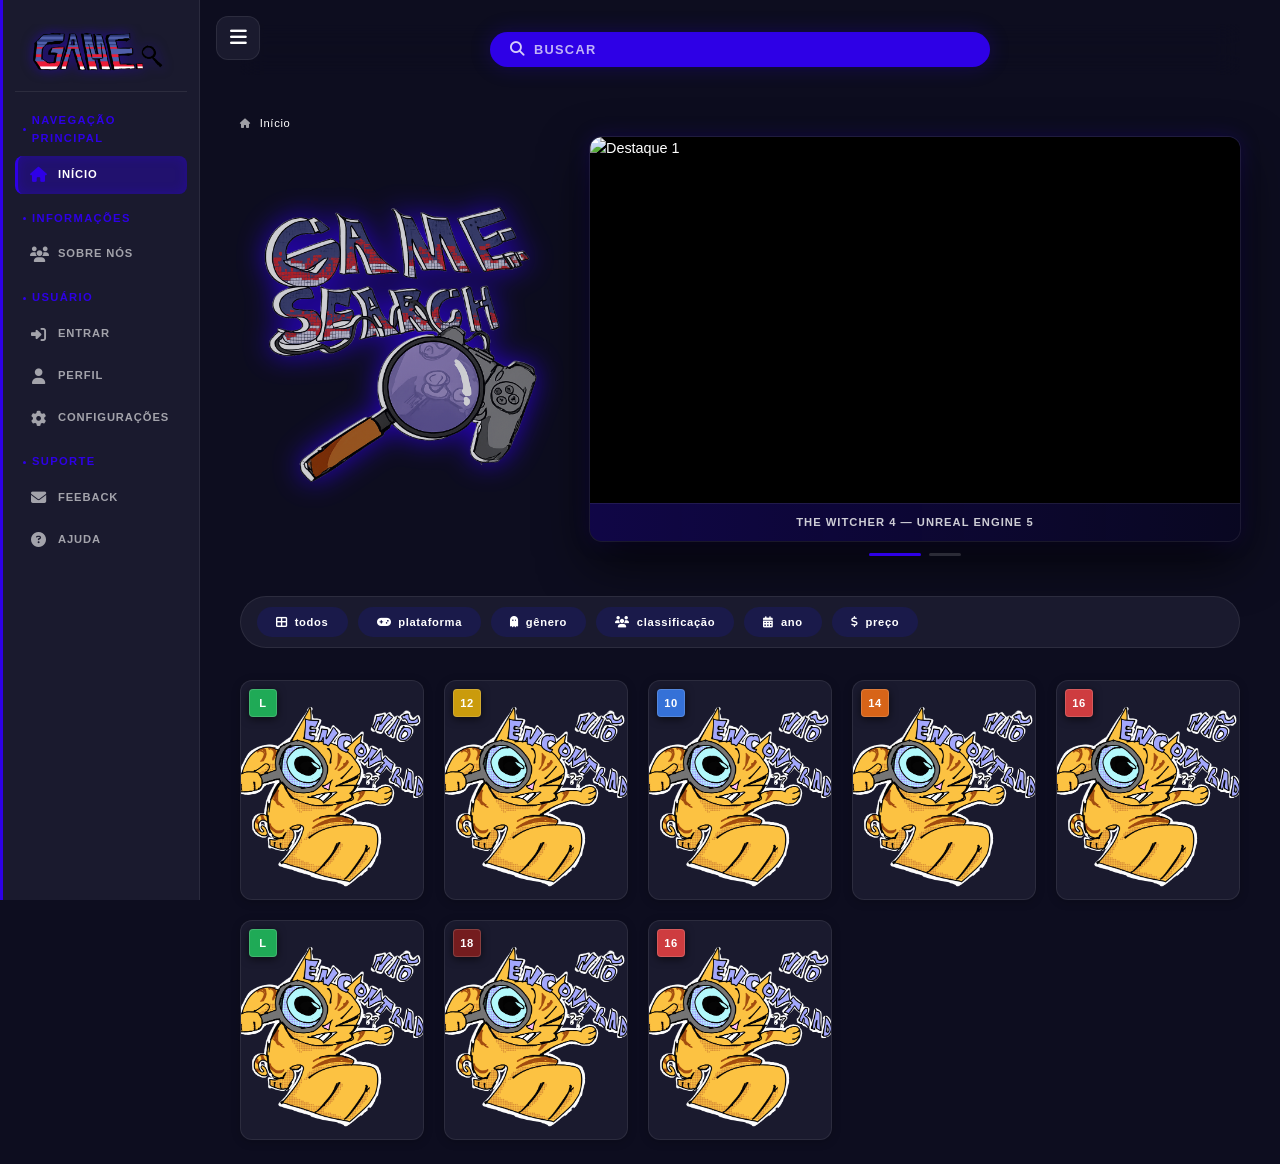
==== commit cf80544d: "Add zoom and lift effect to card-jogo on hover" ====
--- a/index.html
+++ b/index.html
@@ -281,9 +281,10 @@
         }
         
         .card-jogo:hover {
-            transform: translateY(-4px);
-            box-shadow: var(--shadow-glow-hover);
-            border-color: rgba(46, 0, 230, 0.4);
+            transform: translateY(-8px) scale(1.03);
+            box-shadow: var(--shadow-glow-hover), 0 10px 30px rgba(0, 0, 0, 0.5);
+            border-color: var(--cor-primaria);
+            z-index: 10;
         }
         /* ── Card Expandido (Overlay via Clone — não afeta o fluxo do grid) ──────
            Estratégia: o card original NUNCA sai do grid e NUNCA muda de
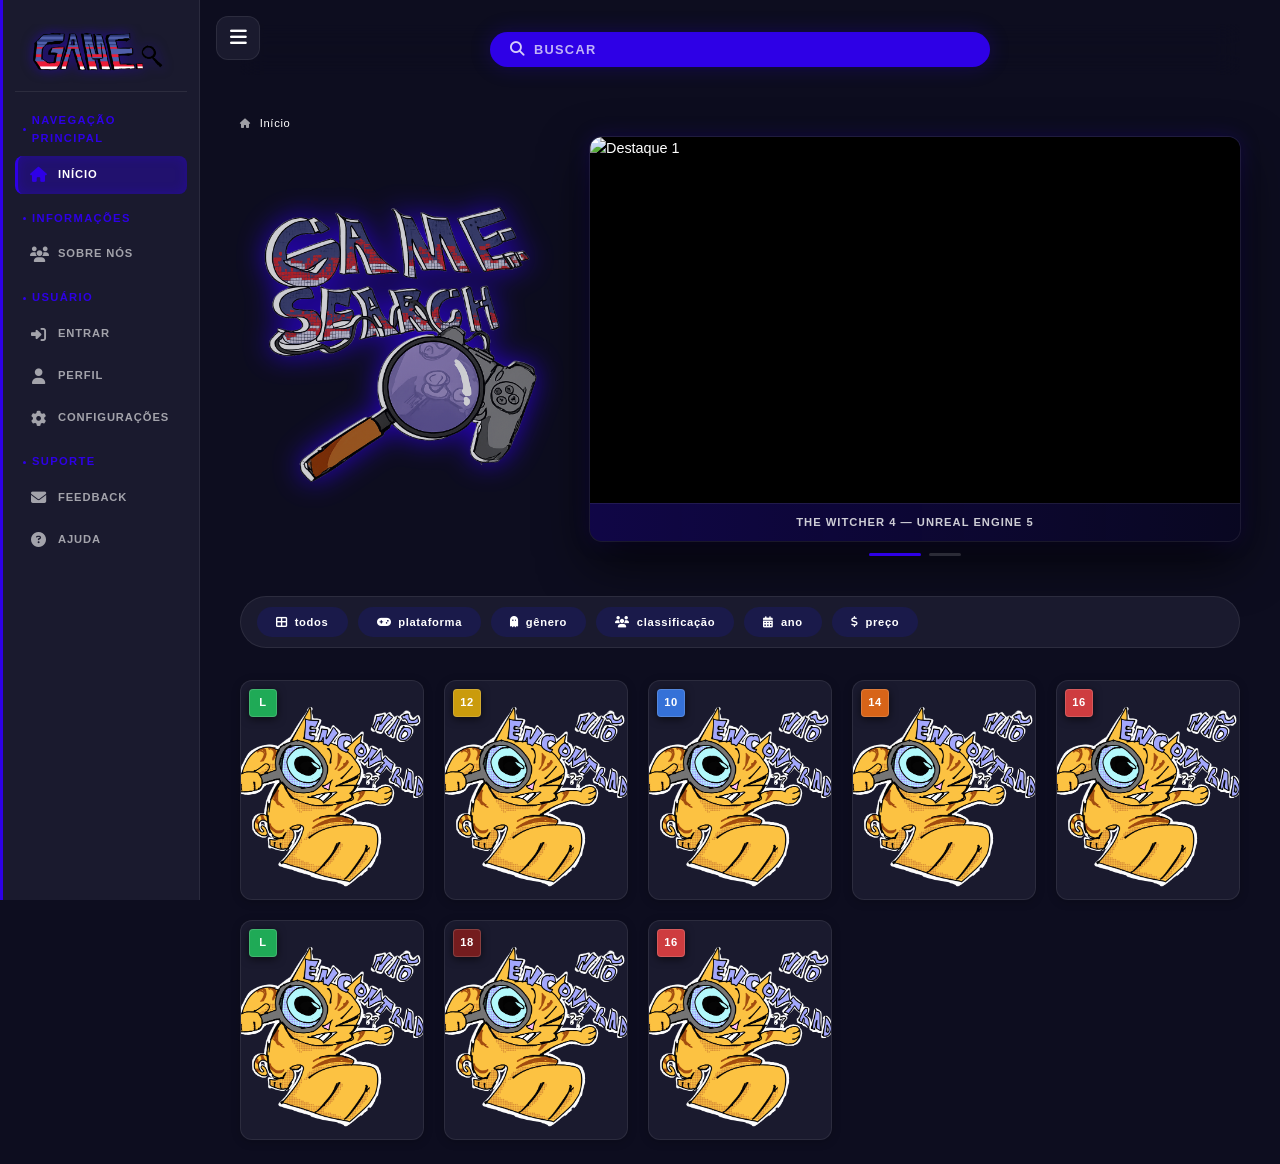
==== commit 61fb65ef: "Standardize feedback page and fix link text" ====
--- a/index.html
+++ b/index.html
@@ -727,7 +727,7 @@
                 <h3 class="sidebar-titulo">Suporte</h3>
                 <nav class="menu-navegacao">
                     <ul>
-                        <li><a href="pages/feedback.html"><i class="fas fa-envelope"></i><span>feeback</span></a></li>
+                        <li><a href="pages/feedback.html"><i class="fas fa-envelope"></i><span>Feedback</span></a></li>
                         <li><a href="pages/ajuda.html"><i class="fas fa-question-circle"></i><span>Ajuda</span></a></li>
                     </ul>
                 </nav>
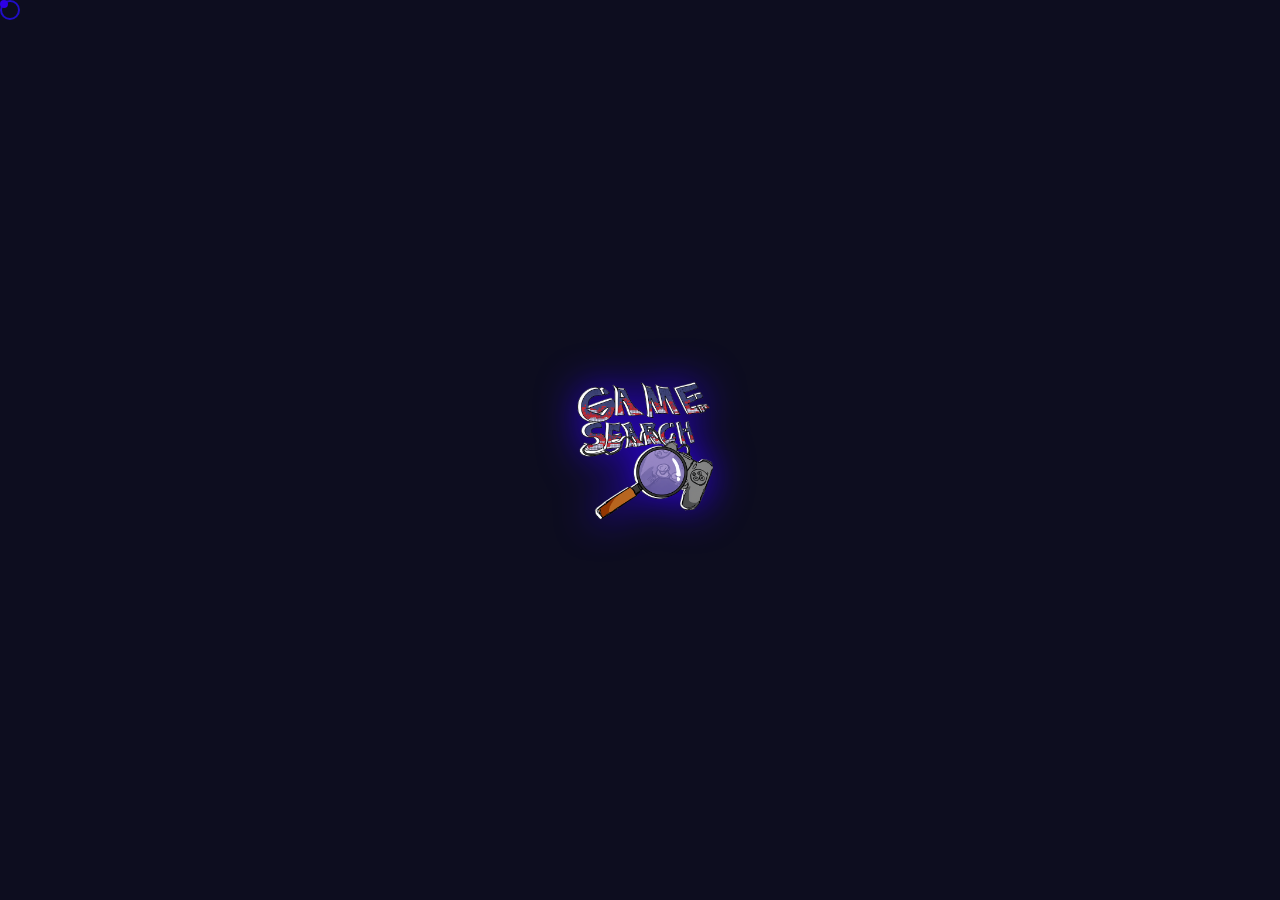
==== commit 2d524ca8: "feat: implementar nova Home moderna com splash screen, hero section e animações" ====
--- a/index.html
+++ b/index.html
@@ -8,6 +8,7 @@
     <title>Game Search — Início</title>
     <link rel="stylesheet" href="assets/css/global.css">
     <link rel="stylesheet" href="assets/css/PixelBlast.css">
+    <link rel="stylesheet" href="assets/css/home-moderna.css">
     <link rel="stylesheet" href="https://cdnjs.cloudflare.com/ajax/libs/font-awesome/6.4.0/css/all.min.css">
     <style>
         /* ── Destaque Hero ── */
@@ -681,7 +682,55 @@
 </head>
 
 <body>
+    <!-- Splash Screen -->
+    <div id="splash-screen">
+        <img src="assets/img/logo.png" alt="Logo" class="splash-logo">
+    </div>
+
+    <!-- Cursor Gamer -->
+    <div class="cursor-gamer"></div>
+    <div class="cursor-follower"></div>
+
+    <!-- Background Animado -->
+    <canvas id="bg-canvas"></canvas>
+
     <div class="layout-principal">
+        <!-- Hero Section Moderna -->
+        <section class="hero-moderna fade-in">
+            <h1 class="hero-titulo">Game Search</h1>
+            <div class="texto-rotativo">
+                <span class="typing-text"></span>
+            </div>
+            <p style="color: var(--cor-texto-muted); max-width: 600px;">Explore milhares de títulos, acompanhe lançamentos e encontre sua próxima grande experiência gamer em um só lugar.</p>
+        </section>
+
+        <!-- Carrossel de Logotipos -->
+        <div class="logos-container fade-in">
+            <div class="logos-track">
+                <!-- Logos (Duplicados para loop infinito) -->
+                <img src="https://upload.wikimedia.org/wikipedia/commons/0/00/PlayStation_logo.svg" alt="PlayStation" class="logo-item">
+                <img src="https://upload.wikimedia.org/wikipedia/commons/f/f9/Xbox_one_logo.svg" alt="Xbox" class="logo-item">
+                <img src="https://upload.wikimedia.org/wikipedia/commons/8/83/Steam_icon_logo.svg" alt="Steam" class="logo-item">
+                <img src="https://upload.wikimedia.org/wikipedia/commons/3/31/Epic_Games_logo.svg" alt="Epic Games" class="logo-item">
+                <img src="https://upload.wikimedia.org/wikipedia/commons/0/0d/Electronic_Arts_logo.svg" alt="EA" class="logo-item">
+                <img src="https://upload.wikimedia.org/wikipedia/commons/7/78/Ubisoft_logo.svg" alt="Ubisoft" class="logo-item">
+                <img src="https://upload.wikimedia.org/wikipedia/en/2/23/Battle.net_Logo.svg" alt="Battle.net" class="logo-item">
+                <img src="https://upload.wikimedia.org/wikipedia/commons/0/0b/Nintendo_logo.svg" alt="Nintendo" class="logo-item">
+                <img src="https://upload.wikimedia.org/wikipedia/commons/7/73/Discord_Color_Text_Logo.svg" alt="Discord" class="logo-item">
+                <img src="https://upload.wikimedia.org/wikipedia/commons/5/53/Rockstar_Games_Logo.svg" alt="Rockstar" class="logo-item">
+                <!-- Duplicate for loop -->
+                <img src="https://upload.wikimedia.org/wikipedia/commons/0/00/PlayStation_logo.svg" alt="PlayStation" class="logo-item">
+                <img src="https://upload.wikimedia.org/wikipedia/commons/f/f9/Xbox_one_logo.svg" alt="Xbox" class="logo-item">
+                <img src="https://upload.wikimedia.org/wikipedia/commons/8/83/Steam_icon_logo.svg" alt="Steam" class="logo-item">
+                <img src="https://upload.wikimedia.org/wikipedia/commons/3/31/Epic_Games_logo.svg" alt="Epic Games" class="logo-item">
+                <img src="https://upload.wikimedia.org/wikipedia/commons/0/0d/Electronic_Arts_logo.svg" alt="EA" class="logo-item">
+                <img src="https://upload.wikimedia.org/wikipedia/commons/7/78/Ubisoft_logo.svg" alt="Ubisoft" class="logo-item">
+                <img src="https://upload.wikimedia.org/wikipedia/en/2/23/Battle.net_Logo.svg" alt="Battle.net" class="logo-item">
+                <img src="https://upload.wikimedia.org/wikipedia/commons/0/0b/Nintendo_logo.svg" alt="Nintendo" class="logo-item">
+                <img src="https://upload.wikimedia.org/wikipedia/commons/7/73/Discord_Color_Text_Logo.svg" alt="Discord" class="logo-item">
+                <img src="https://upload.wikimedia.org/wikipedia/commons/5/53/Rockstar_Games_Logo.svg" alt="Rockstar" class="logo-item">
+            </div>
+        </div>
 
         <!-- Sidebar -->
         <aside class="barra-lateral" id="sidebarDrawer">
@@ -889,7 +938,7 @@
 
     <script src="assets/js/global.js"></script>
     <script src="assets/js/home.js"></script>
-
+    <script src="assets/js/home-moderna.js"></script>
     <!-- PixelBlast Background Dependencies -->
     <script src="https://cdnjs.cloudflare.com/ajax/libs/three.js/r128/three.min.js"></script>
     <script src="assets/js/PixelBlast.js"></script>
--- a/assets/css/global.css
+++ b/assets/css/global.css
@@ -6,6 +6,14 @@
              /* ─── GOOGLE FONTS ──────────────────────────────────────────────────────────── */
              
              @import url('https://fonts.googleapis.com/css2?family=Cinzel:wght@400;600;700;900&family=Open+Sans:wght@300;400;500;600;700&display=swap');
+
+             /* ─── LOCAL FONTS ───────────────────────────────────────────────────────────── */
+             @font-face {
+                 font-family: 'Game Paused';
+                 src: url('../fonts/game-paused.otf') format('opentype');
+                 font-weight: normal;
+                 font-style: normal;
+             }
              /* ─── CSS RESET & BASE ──────────────────────────────────────────────────────── */
              
              html {
@@ -33,8 +41,8 @@
                  --cor-borda: rgba(255, 255, 255, 0.08);
                  --cor-borda-forte: rgba(255, 255, 255, 0.15);
                  /* Tipografia */
-                 --font-titulo: 'Cinzel', serif;
-                 --font-corpo: 'Open Sans', sans-serif;
+                 --font-titulo: 'Game Paused', sans-serif;
+                 --font-corpo: 'Game Paused', sans-serif;
                  /* Tamanhos de fonte */
                  --fs-xs: 0.7rem;
                  --fs-sm: 0.8rem;
--- a/assets/css/home-moderna.css
+++ b/assets/css/home-moderna.css
@@ -0,0 +1,150 @@
+/* ── Splash Screen ── */
+#splash-screen {
+    position: fixed;
+    inset: 0;
+    background: #0d0d1f;
+    display: flex;
+    justify-content: center;
+    align-items: center;
+    z-index: 9999;
+    transition: opacity 0.8s ease, visibility 0.8s;
+}
+
+#splash-screen.hidden {
+    opacity: 0;
+    visibility: hidden;
+}
+
+.splash-logo {
+    width: 150px;
+    filter: drop-shadow(0 0 20px var(--cor-primaria));
+    animation: pulseLogo 2s infinite ease-in-out;
+}
+
+@keyframes pulseLogo {
+    0%, 100% { transform: scale(1); filter: drop-shadow(0 0 20px var(--cor-primaria)); }
+    50% { transform: scale(1.1); filter: drop-shadow(0 0-40px var(--cor-primaria)); }
+}
+
+/* ── Cursor Gamer ── */
+.cursor-gamer {
+    width: 20px;
+    height: 20px;
+    border: 2px solid var(--cor-primaria);
+    border-radius: 50%;
+    position: fixed;
+    pointer-events: none;
+    z-index: 10000;
+    transition: transform 0.1s ease-out;
+    mix-blend-mode: difference;
+}
+
+.cursor-follower {
+    width: 8px;
+    height: 8px;
+    background: var(--cor-primaria);
+    border-radius: 50%;
+    position: fixed;
+    pointer-events: none;
+    z-index: 10000;
+    transition: transform 0.15s ease-out;
+}
+
+/* ── Background Animado ── */
+#bg-canvas {
+    position: fixed;
+    top: 0;
+    left: 0;
+    width: 100%;
+    height: 100%;
+    z-index: -1;
+    background: radial-gradient(circle at center, #1a1a4a 0%, #0d0d1f 100%);
+}
+
+/* ── Hero Section Moderna ── */
+.hero-moderna {
+    min-height: 80vh;
+    display: flex;
+    flex-direction: column;
+    justify-content: center;
+    align-items: center;
+    text-align: center;
+    padding: 40px 20px;
+    gap: 24px;
+}
+
+.hero-titulo {
+    font-size: 4rem;
+    text-transform: uppercase;
+    background: linear-gradient(to right, #fff, var(--cor-primaria));
+    -webkit-background-clip: text;
+    -webkit-text-fill-color: transparent;
+    margin-bottom: 10px;
+}
+
+.texto-rotativo {
+    font-size: 1.5rem;
+    color: var(--cor-texto-muted);
+    height: 1.5em;
+}
+
+.typing-text::after {
+    content: '|';
+    animation: blink 0.7s infinite;
+}
+
+@keyframes blink {
+    50% { opacity: 0; }
+}
+
+/* ── Carrossel Infinito de Logos ── */
+.logos-container {
+    width: 100%;
+    overflow: hidden;
+    padding: 60px 0;
+    background: rgba(0, 0, 0, 0.3);
+    margin: 40px 0;
+}
+
+.logos-track {
+    display: flex;
+    gap: 80px;
+    width: max-content;
+    animation: scrollLogos 30s linear infinite;
+}
+
+.logos-track:hover {
+    animation-play-state: paused;
+}
+
+.logo-item {
+    height: 40px;
+    filter: grayscale(1) brightness(2);
+    opacity: 0.6;
+    transition: all 0.3s ease;
+}
+
+.logo-item:hover {
+    filter: grayscale(0) brightness(1);
+    opacity: 1;
+    transform: scale(1.1);
+}
+
+@keyframes scrollLogos {
+    0% { transform: translateX(0); }
+    100% { transform: translateX(-50%); }
+}
+
+/* ── Microanimações ── */
+.fade-in { opacity: 0; transform: translateY(20px); transition: all 0.8s ease-out; }
+.fade-in.visible { opacity: 1; transform: translateY(0); }
+
+.hover-scale { transition: transform 0.3s ease; }
+.hover-scale:hover { transform: scale(1.05); }
+
+/* ── Responsividade ── */
+@media (max-width: 768px) {
+    .hero-titulo { font-size: 2.5rem; }
+    .texto-rotativo { font-size: 1.2rem; }
+    .logos-track { gap: 40px; }
+}
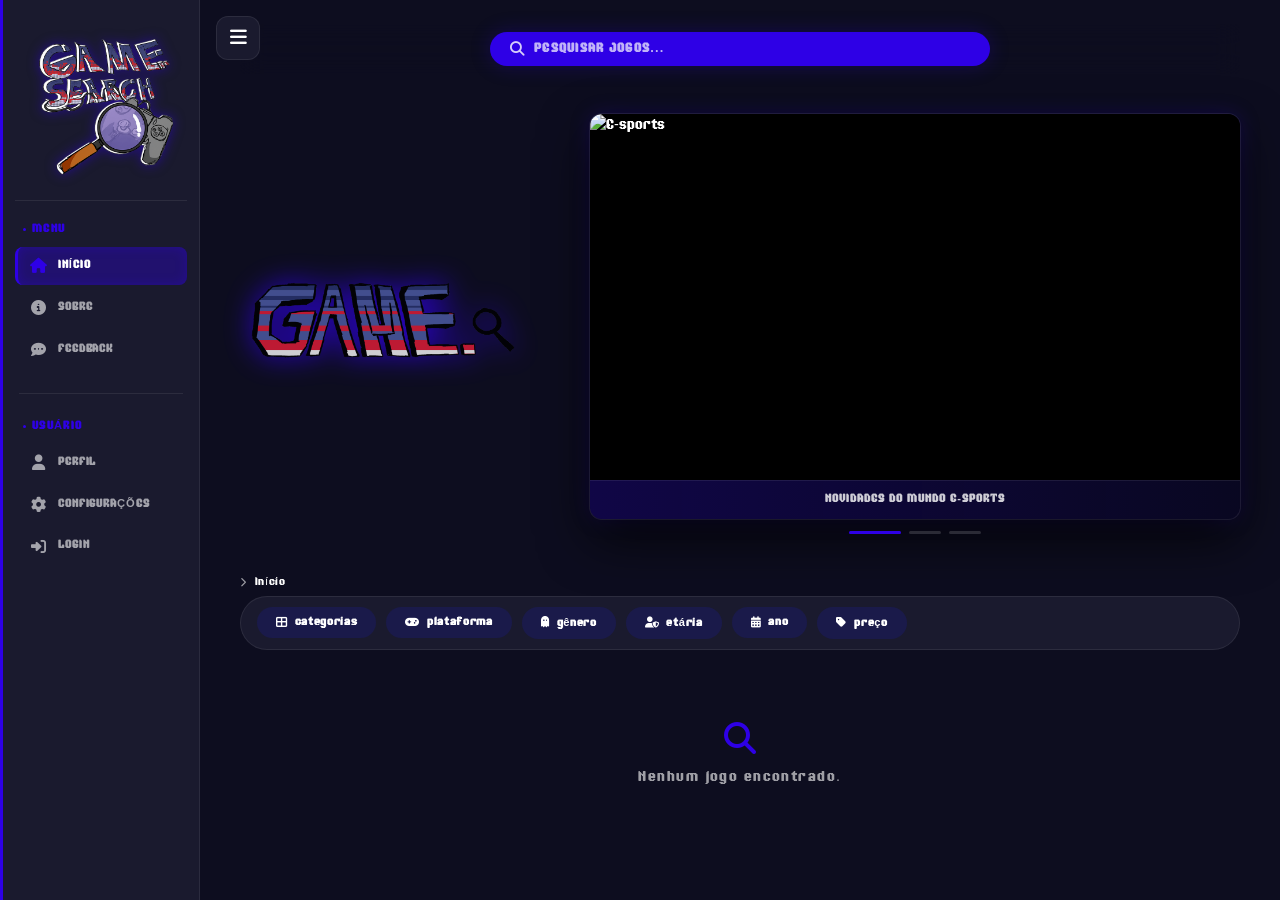
==== commit 26bb9b79: "feat: mover nova Home moderna para home-moderna.html e restaurar index.html" ====
--- a/index.html
+++ b/index.html
@@ -8,7 +8,6 @@
     <title>Game Search — Início</title>
     <link rel="stylesheet" href="assets/css/global.css">
     <link rel="stylesheet" href="assets/css/PixelBlast.css">
-    <link rel="stylesheet" href="assets/css/home-moderna.css">
     <link rel="stylesheet" href="https://cdnjs.cloudflare.com/ajax/libs/font-awesome/6.4.0/css/all.min.css">
     <style>
         /* ── Destaque Hero ── */
@@ -460,219 +459,68 @@
             transition: opacity 0.45s ease;
         }
         
-        .card-jogo.open .card-jogo-content {
-            display: flex;
-            opacity: 1;
-        }
-        /* Título */
-        
         .card-jogo-titulo {
             font-family: var(--font-titulo);
             font-size: var(--fs-md);
             font-weight: 700;
-            letter-spacing: 0.06em;
+            color: var(--cor-texto);
+            margin-bottom: 8px;
+            white-space: nowrap;
+            overflow: hidden;
+            text-overflow: ellipsis;
+        }
+        
+        .card-jogo-meta {
+            display: flex;
+            gap: 12px;
+            margin-bottom: 16px;
+            font-size: var(--fs-xs);
+            color: var(--cor-texto-muted);
+        }
+        
+        .card-jogo-descricao {
+            font-size: var(--fs-xs);
+            color: var(--cor-texto);
+            line-height: 1.5;
+            margin-bottom: 20px;
+            display: -webkit-box;
+            -webkit-line-clamp: 3;
+            -webkit-box-orient: vertical;
+            overflow: hidden;
+        }
+        
+        .botao-detalhes {
+            background-color: var(--cor-primaria);
             color: #fff;
-            margin: 0 0 6px 0;
-            white-space: nowrap;
-            overflow: hidden;
-            text-overflow: ellipsis;
-        }
-        /* Descrição */
-        
-        .card-jogo-descricao {
-            font-family: var(--font-corpo);
-            font-size: var(--fs-sm);
-            color: rgba(255, 255, 255, 0.75);
-            line-height: 1.5;
-            margin: 0 0 10px 0;
-            display: -webkit-box;
-            -webkit-line-clamp: 2;
-            -webkit-box-orient: vertical;
-            overflow: hidden;
-            text-overflow: ellipsis;
-        }
-        /* Info tags */
-        
-        .card-jogo-info {
-            display: flex;
-            flex-wrap: wrap;
-            gap: 6px 10px;
-            margin-bottom: 12px;
-        }
-        
-        .info-tag {
-            font-family: var(--font-corpo);
-            font-size: var(--fs-xs);
-            font-weight: 600;
-            color: rgba(255, 255, 255, 0.7);
-            background: rgba(255, 255, 255, 0.06);
-            padding: 2px 10px;
-            border-radius: 12px;
-            border: 1px solid rgba(255, 255, 255, 0.06);
-            display: inline-flex;
-            align-items: center;
-            gap: 4px;
-            letter-spacing: 0.03em;
-        }
-        
-        .info-tag i {
-            font-size: 0.7rem;
-            opacity: 0.6;
-        }
-        
-        .info-status {
-            background: rgba(46, 0, 230, 0.15);
-            border-color: rgba(46, 0, 230, 0.2);
-        }
-        
-        .status-disponivel {
-            color: #4ade80;
-        }
-        
-        .status-disponivel i {
-            color: #4ade80;
-        }
-        
-        .status-em-breve {
-            color: #facc15;
-        }
-        
-        .status-em-breve i {
-            color: #facc15;
-        }
-        /* Botão detalhes */
-        
-        .botao-detalhes {
-            align-self: flex-start;
-            background: var(--cor-primaria);
-            color: var(--cor-texto);
             border: none;
-            border-radius: var(--border-radius-xl);
-            padding: 6px 18px;
+            padding: 10px 20px;
+            border-radius: var(--border-radius-sm);
             font-family: var(--font-corpo);
             font-weight: 700;
             font-size: var(--fs-xs);
-            letter-spacing: 0.05em;
             cursor: pointer;
-            transition: all 0.3s ease;
-            display: inline-flex;
-            align-items: center;
-            gap: 6px;
-            margin-top: auto;
+            transition: background var(--transition-fast) ease;
+            text-transform: uppercase;
+            text-decoration: none;
+            display: inline-block;
+            text-align: center;
         }
         
         .botao-detalhes:hover {
-            background: var(--cor-primaria-hover);
-            box-shadow: var(--shadow-glow);
-            transform: translateY(-2px);
-        }
-        
-        .botao-detalhes i {
-            font-size: 0.7rem;
-            transition: transform 0.3s ease;
-        }
-        
-        .botao-detalhes:hover i {
-            transform: translateX(3px);
-        }
-        /* ── Responsividade ── */
-        
-        @media (max-width: 900px) {
-            .carousel-wrapper {
-                display: none;
-            }
-            .destaque {
-                justify-content: center;
-            }
-        }
-        
-        @media (max-width: 768px) {
-            .destaque {
-                flex-direction: column;
-                text-align: center;
-            }
-            .logo-principal {
-                width: 200px;
-            }
-            .menu-flutuante {
-                min-width: 260px;
-                grid-template-columns: repeat(2, 1fr);
-            }
-            .card-jogo {
-                min-height: 180px;
-                max-height: 260px;
-                flex-direction: column;
-            }
-            .card-jogo-sidebar {
-                flex: 0 0 100px;
-                width: 100%;
-                height: 100px;
-            }
-            .card-jogo-clone.expandido-clone {
-                flex-direction: column;
-            }
-            .card-jogo-clone.expandido-clone .card-jogo-sidebar {
-                flex: 0 0 140px;
-                height: 140px;
-                width: 100%;
-            }
-            .card-jogo-clone.expandido-clone .card-jogo-content {
-                padding: 16px 20px;
-            }
-            .card-jogo-titulo {
-                font-size: var(--fs-sm);
-            }
-            .card-jogo-descricao {
-                font-size: var(--fs-xs);
-                -webkit-line-clamp: 2;
-            }
-            .info-tag {
-                font-size: 0.6rem;
-                padding: 1px 8px;
-            }
-        }
-        
-        @media (max-width: 480px) {
-            .grade-jogos {
-                grid-template-columns: repeat(auto-fill, minmax(140px, 1fr));
-                gap: 14px;
-            }
-            .card-jogo {
-                min-height: 160px;
-                max-height: 220px;
-            }
-            .card-jogo-sidebar {
-                flex: 0 0 80px;
-                height: 80px;
-            }
-            .card-jogo-clone.expandido-clone .card-jogo-sidebar {
-                flex: 0 0 120px;
-                height: 120px;
-            }
-            .card-jogo-clone.expandido-clone .card-jogo-content {
-                padding: 12px 16px;
-            }
-            .card-jogo-info {
-                gap: 4px 8px;
-            }
-            .info-tag {
-                font-size: 0.55rem;
-                padding: 1px 6px;
-            }
-            .botao-detalhes {
-                font-size: 0.6rem;
-                padding: 4px 12px;
-            }
-        }
-        /* ── Animação de entrada ── */
-        
-        .animar-entrada {
+            background-color: var(--cor-primaria-hover);
+        }
+        /* ── Animação de Entrada ── */
+        
+        .card-jogo {
             opacity: 0;
             transform: translateY(20px);
-            animation: entradaCard 0.5s ease forwards;
-        }
-        
-        @keyframes entradaCard {
+        }
+        
+        .card-jogo.animar-entrada {
+            animation: cardEntrada 0.6s cubic-bezier(0.2, 0.8, 0.2, 1) forwards;
+        }
+        
+        @keyframes cardEntrada {
             to {
                 opacity: 1;
                 transform: translateY(0);
@@ -682,266 +530,169 @@
 </head>
 
 <body>
-    <!-- Splash Screen -->
-    <div id="splash-screen">
-        <img src="assets/img/logo.png" alt="Logo" class="splash-logo">
-    </div>
-
-    <!-- Cursor Gamer -->
-    <div class="cursor-gamer"></div>
-    <div class="cursor-follower"></div>
-
-    <!-- Background Animado -->
-    <canvas id="bg-canvas"></canvas>
-
     <div class="layout-principal">
-        <!-- Hero Section Moderna -->
-        <section class="hero-moderna fade-in">
-            <h1 class="hero-titulo">Game Search</h1>
-            <div class="texto-rotativo">
-                <span class="typing-text"></span>
-            </div>
-            <p style="color: var(--cor-texto-muted); max-width: 600px;">Explore milhares de títulos, acompanhe lançamentos e encontre sua próxima grande experiência gamer em um só lugar.</p>
-        </section>
-
-        <!-- Carrossel de Logotipos -->
-        <div class="logos-container fade-in">
-            <div class="logos-track">
-                <!-- Logos (Duplicados para loop infinito) -->
-                <img src="https://upload.wikimedia.org/wikipedia/commons/0/00/PlayStation_logo.svg" alt="PlayStation" class="logo-item">
-                <img src="https://upload.wikimedia.org/wikipedia/commons/f/f9/Xbox_one_logo.svg" alt="Xbox" class="logo-item">
-                <img src="https://upload.wikimedia.org/wikipedia/commons/8/83/Steam_icon_logo.svg" alt="Steam" class="logo-item">
-                <img src="https://upload.wikimedia.org/wikipedia/commons/3/31/Epic_Games_logo.svg" alt="Epic Games" class="logo-item">
-                <img src="https://upload.wikimedia.org/wikipedia/commons/0/0d/Electronic_Arts_logo.svg" alt="EA" class="logo-item">
-                <img src="https://upload.wikimedia.org/wikipedia/commons/7/78/Ubisoft_logo.svg" alt="Ubisoft" class="logo-item">
-                <img src="https://upload.wikimedia.org/wikipedia/en/2/23/Battle.net_Logo.svg" alt="Battle.net" class="logo-item">
-                <img src="https://upload.wikimedia.org/wikipedia/commons/0/0b/Nintendo_logo.svg" alt="Nintendo" class="logo-item">
-                <img src="https://upload.wikimedia.org/wikipedia/commons/7/73/Discord_Color_Text_Logo.svg" alt="Discord" class="logo-item">
-                <img src="https://upload.wikimedia.org/wikipedia/commons/5/53/Rockstar_Games_Logo.svg" alt="Rockstar" class="logo-item">
-                <!-- Duplicate for loop -->
-                <img src="https://upload.wikimedia.org/wikipedia/commons/0/00/PlayStation_logo.svg" alt="PlayStation" class="logo-item">
-                <img src="https://upload.wikimedia.org/wikipedia/commons/f/f9/Xbox_one_logo.svg" alt="Xbox" class="logo-item">
-                <img src="https://upload.wikimedia.org/wikipedia/commons/8/83/Steam_icon_logo.svg" alt="Steam" class="logo-item">
-                <img src="https://upload.wikimedia.org/wikipedia/commons/3/31/Epic_Games_logo.svg" alt="Epic Games" class="logo-item">
-                <img src="https://upload.wikimedia.org/wikipedia/commons/0/0d/Electronic_Arts_logo.svg" alt="EA" class="logo-item">
-                <img src="https://upload.wikimedia.org/wikipedia/commons/7/78/Ubisoft_logo.svg" alt="Ubisoft" class="logo-item">
-                <img src="https://upload.wikimedia.org/wikipedia/en/2/23/Battle.net_Logo.svg" alt="Battle.net" class="logo-item">
-                <img src="https://upload.wikimedia.org/wikipedia/commons/0/0b/Nintendo_logo.svg" alt="Nintendo" class="logo-item">
-                <img src="https://upload.wikimedia.org/wikipedia/commons/7/73/Discord_Color_Text_Logo.svg" alt="Discord" class="logo-item">
-                <img src="https://upload.wikimedia.org/wikipedia/commons/5/53/Rockstar_Games_Logo.svg" alt="Rockstar" class="logo-item">
-            </div>
-        </div>
-
         <!-- Sidebar -->
         <aside class="barra-lateral" id="sidebarDrawer">
             <div class="sidebar-logo">
-                <img src="assets/img/logo2.png" alt="Game Search">
-
+                <img src="assets/img/logo.png" alt="Logo Game Search">
+                <span>Game Search</span>
             </div>
 
-            <!-- Navegação Principal -->
             <div class="sidebar-secao">
-                <h3 class="sidebar-titulo">Navegação Principal</h3>
+                <h3 class="sidebar-titulo">Menu</h3>
                 <nav class="menu-navegacao">
                     <ul>
-                        <li class="ativo"><a href="index.html"><i class="fas fa-home"></i><span>Início</span></a></li>
+                        <li class="ativo"><a href="index.html"><i class="fas fa-home"></i> <span>Início</span></a></li>
+                        <li><a href="pages/sobre.html"><i class="fas fa-info-circle"></i> <span>Sobre</span></a></li>
+                        <li><a href="pages/feedback.html"><i class="fas fa-comment-dots"></i> <span>Feedback</span></a></li>
                     </ul>
                 </nav>
             </div>
 
-            <!-- Informações -->
-            <div class="sidebar-secao">
-                <h3 class="sidebar-titulo">Informações</h3>
-                <nav class="menu-navegacao">
-                    <ul>
-                        <li><a href="pages/sobre.html"><i class="fas fa-users"></i><span>Sobre nós</span></a></li>
-                    </ul>
-                </nav>
-            </div>
-
-            <!-- Usuário -->
+            <div class="separador"></div>
+
             <div class="sidebar-secao">
                 <h3 class="sidebar-titulo">Usuário</h3>
                 <nav class="menu-navegacao">
                     <ul>
-                        <li><a href="pages/login.html"><i class="fas fa-sign-in-alt"></i><span>Entrar</span></a></li>
-                        <li><a href="pages/perfil.html"><i class="fas fa-user"></i><span>Perfil</span></a></li>
-                        <li><a href="pages/configuracao.html"><i class="fas fa-cog"></i><span>Configurações</span></a></li>
-                    </ul>
-                </nav>
-            </div>
-
-            <!-- Suporte -->
-            <div class="sidebar-secao">
-                <h3 class="sidebar-titulo">Suporte</h3>
-                <nav class="menu-navegacao">
-                    <ul>
-                        <li><a href="pages/feedback.html"><i class="fas fa-envelope"></i><span>Feedback</span></a></li>
-                        <li><a href="pages/ajuda.html"><i class="fas fa-question-circle"></i><span>Ajuda</span></a></li>
+                        <li><a href="pages/perfil.html"><i class="fas fa-user"></i> <span>Perfil</span></a></li>
+                        <li><a href="pages/configuracao.html"><i class="fas fa-cog"></i> <span>Configurações</span></a></li>
+                        <li><a href="pages/login.html"><i class="fas fa-sign-in-alt"></i> <span>Login</span></a></li>
                     </ul>
                 </nav>
             </div>
         </aside>
 
-        <!-- Overlay para fechar o drawer -->
+        <!-- Overlay para mobile -->
         <div class="drawer-overlay" id="drawerOverlay"></div>
 
-        <!-- Conteúdo -->
+        <!-- Conteúdo Principal -->
         <main class="conteudo-principal">
-
+            <!-- Barra Superior com Busca -->
             <header class="barra-superior">
                 <div class="container-busca">
                     <i class="fas fa-search"></i>
-                    <input type="text" placeholder="BUSCAR" class="campo-busca" autocomplete="off">
+                    <input type="text" class="campo-busca" placeholder="PESQUISAR JOGOS...">
                 </div>
             </header>
 
-            <!-- Breadcrumb -->
-            <nav class="breadcrumb" aria-label="Navegação">
-                <i class="fas fa-home"></i>
-                <span>Início</span>
-            </nav>
-
-            <!-- Hero -->
+            <!-- Destaque Hero (Logo + Carrossel) -->
             <section class="destaque">
                 <div class="logo-hero">
-                    <img src="assets/img/logo.png" alt="Game Search Logo" class="logo-principal">
+                    <img src="assets/img/logo2.png" alt="Logo Hero" class="logo-principal">
                 </div>
 
-                <div class="carousel-wrapper" role="region" aria-label="Destaques em carrossel">
+                <div class="carousel-wrapper">
                     <div class="carousel-track-container">
                         <div class="carousel-track" id="carouselTrack">
-                            <article class="carousel-slide">
+                            <!-- Slides serão inseridos ou já estão aqui -->
+                            <div class="carousel-slide">
                                 <div class="carousel-img-wrap">
-                                    <img src="https://assets.goal.com/images/v3/bltb237897dfa1e5afa/F077DBEWIAYzW5L.jpg" alt="Destaque 1" loading="lazy">
+                                    <img src="https://images.unsplash.com/photo-1542751371-adc38448a05e?auto=format&fit=crop&q=80&w=1000" alt="E-sports">
                                 </div>
-                                <p class="carousel-caption">The Witcher 4 — Unreal Engine 5</p>
-                            </article>
-                            <article class="carousel-slide">
+                                <div class="carousel-caption">Novidades do mundo E-sports</div>
+                            </div>
+                            <div class="carousel-slide">
                                 <div class="carousel-img-wrap">
-                                    <img src="https://img.youtube.com/vi/XhP3Xh4LMA8/maxresdefault.jpg" alt="Destaque 2" loading="lazy">
+                                    <img src="https://images.unsplash.com/photo-1511512578047-dfb367046420?auto=format&fit=crop&q=80&w=1000" alt="Lançamentos">
                                 </div>
-                                <p class="carousel-caption">The Witcher 4 — Mundo Aberto</p>
-                            </article>
+                                <div class="carousel-caption">Confira os lançamentos do mês</div>
+                            </div>
+                            <div class="carousel-slide">
+                                <div class="carousel-img-wrap">
+                                    <img src="https://images.unsplash.com/photo-1552820728-8b83bb6b773f?auto=format&fit=crop&q=80&w=1000" alt="Hardware">
+                                </div>
+                                <div class="carousel-caption">Melhores setups para 2024</div>
+                            </div>
                         </div>
                     </div>
-                    <div class="carousel-indicators" id="carouselIndicators" role="tablist"></div>
+                    <div class="carousel-indicators" id="carouselIndicators"></div>
                 </div>
             </section>
+
+            <!-- Breadcrumb -->
+            <div class="breadcrumb">
+                <i class="fas fa-chevron-right"></i>
+                <span>Início</span>
+            </div>
+
             <!-- Filtros -->
-            <section class="secao-filtros" aria-label="Filtros de jogos">
+            <section class="secao-filtros">
                 <div class="barra-filtro">
-                    <button class="botao-filtro-principal ativo" data-menu="menu-categorias" aria-haspopup="true">
-                        <i class="fas fa-th-large"></i> todos
+                    <button class="botao-filtro-principal" data-menu="menu-categorias">
+                        <i class="fas fa-th-large"></i> Categorias
                     </button>
-                    <button class="botao-filtro-principal" data-menu="menu-plataforma" aria-haspopup="true">
-                        <i class="fas fa-gamepad"></i> plataforma
+                    <button class="botao-filtro-principal" data-menu="menu-plataforma">
+                        <i class="fas fa-gamepad"></i> Plataforma
                     </button>
-                    <button class="botao-filtro-principal" data-menu="menu-genero" aria-haspopup="true">
-                        <i class="fas fa-ghost"></i> gênero
+                    <button class="botao-filtro-principal" data-menu="menu-genero">
+                        <i class="fas fa-ghost"></i> Gênero
                     </button>
-                    <button class="botao-filtro-principal" data-menu="menu-etaria" aria-haspopup="true">
-                        <i class="fas fa-users"></i> classificação
+                    <button class="botao-filtro-principal" data-menu="menu-etaria">
+                        <i class="fas fa-user-shield"></i> Etária
                     </button>
-                    <button class="botao-filtro-principal" data-menu="menu-ano" aria-haspopup="true">
-                        <i class="fas fa-calendar-alt"></i> ano
+                    <button class="botao-filtro-principal" data-menu="menu-ano">
+                        <i class="fas fa-calendar-alt"></i> Ano
                     </button>
-                    <button class="botao-filtro-principal" data-menu="menu-preco" aria-haspopup="true">
-                        <i class="fas fa-dollar-sign"></i> preço
+                    <button class="botao-filtro-principal" data-menu="menu-preco">
+                        <i class="fas fa-tag"></i> Preço
                     </button>
 
-                    <div id="menu-categorias" class="menu-flutuante" role="menu">
-                        <button class="opcao-filtro selecionada" data-filtro="todos">todos</button>
-                        <button class="opcao-filtro" data-filtro="ação">ação</button>
-                        <button class="opcao-filtro" data-filtro="aventura">aventura</button>
-                        <button class="opcao-filtro" data-filtro="rpg">rpg</button>
-                        <button class="opcao-filtro" data-filtro="indie">indie</button>
-                        <button class="opcao-filtro" data-filtro="estratégia">estratégia</button>
-                        <button class="opcao-filtro" data-filtro="roguelike">roguelike</button>
-                        <button class="opcao-filtro" data-filtro="esporte">esporte</button>
-                        <button class="opcao-filtro" data-filtro="terror">terror</button>
-                        <button class="opcao-filtro" data-filtro="multiplayer">multiplayer</button>
+                    <!-- Menus Flutuantes -->
+                    <div class="menu-flutuante" id="menu-categorias">
+                        <button class="opcao-filtro selecionada" data-filtro="todos">Todos</button>
+                        <button class="opcao-filtro" data-filtro="acao">Ação</button>
+                        <button class="opcao-filtro" data-filtro="aventura">Aventura</button>
+                        <button class="opcao-filtro" data-filtro="rpg">RPG</button>
                     </div>
-
-                    <div id="menu-plataforma" class="menu-flutuante" role="menu">
-                        <button class="opcao-filtro selecionada" data-filtro="todos">todos</button>
+                    <div class="menu-flutuante" id="menu-plataforma">
+                        <button class="opcao-filtro selecionada" data-filtro="todos">Todas</button>
                         <button class="opcao-filtro" data-filtro="pc">PC</button>
-                        <button class="opcao-filtro" data-filtro="ps5">PlayStation 5</button>
-                        <button class="opcao-filtro" data-filtro="xbox">Xbox</button>
-                        <button class="opcao-filtro" data-filtro="mobile">Mobile</button>
-                        <button class="opcao-filtro" data-filtro="switch">Switch</button>
+                        <button class="opcao-filtro" data-filtro="ps5">PS5</button>
+                        <button class="opcao-filtro" data-filtro="xbox">Xbox Series</button>
                     </div>
-
-                    <div id="menu-genero" class="menu-flutuante" role="menu">
-                        <button class="opcao-filtro selecionada" data-filtro="todos">todos</button>
-                        <button class="opcao-filtro" data-filtro="ação">ação</button>
-                        <button class="opcao-filtro" data-filtro="sandbox">sandbox</button>
-                        <button class="opcao-filtro" data-filtro="simulação">simulação</button>
-                        <button class="opcao-filtro" data-filtro="terror">terror</button>
-                        <button class="opcao-filtro" data-filtro="social">social</button>
-                        <button class="opcao-filtro" data-filtro="esporte">esporte</button>
-                        <button class="opcao-filtro" data-filtro="roguelike">roguelike</button>
-                        <button class="opcao-filtro" data-filtro="estratégia">estratégia</button>
+                    <div class="menu-flutuante" id="menu-genero">
+                        <button class="opcao-filtro selecionada" data-filtro="todos">Todos</button>
+                        <button class="opcao-filtro" data-filtro="fps">FPS</button>
+                        <button class="opcao-filtro" data-filtro="moba">MOBA</button>
+                        <button class="opcao-filtro" data-filtro="terror">Terror</button>
                     </div>
-                    <div id="menu-etaria" class="menu-flutuante" role="menu">
-                        <button class="opcao-filtro selecionada" data-filtro="todos">todos</button>
+                    <div class="menu-flutuante" id="menu-etaria">
+                        <button class="opcao-filtro selecionada" data-filtro="todos">Todas</button>
                         <button class="opcao-filtro" data-filtro="L">Livre</button>
-                        <button class="opcao-filtro" data-filtro="10">10+</button>
-                        <button class="opcao-filtro" data-filtro="12">12+</button>
-                        <button class="opcao-filtro" data-filtro="14">14+</button>
-                        <button class="opcao-filtro" data-filtro="16">16+</button>
                         <button class="opcao-filtro" data-filtro="18">18+</button>
                     </div>
-
-                    <div id="menu-ano" class="menu-flutuante" role="menu">
-                        <button class="opcao-filtro selecionada" data-filtro="todos">todos</button>
+                    <div class="menu-flutuante" id="menu-ano">
+                        <button class="opcao-filtro selecionada" data-filtro="todos">Todos</button>
                         <button class="opcao-filtro" data-filtro="2024">2024</button>
                         <button class="opcao-filtro" data-filtro="2023">2023</button>
-                        <button class="opcao-filtro" data-filtro="2022">2022</button>
-                        <button class="opcao-filtro" data-filtro="2021">2021</button>
-                        <button class="opcao-filtro" data-filtro="2020">2020</button>
-                        <button class="opcao-filtro" data-filtro="2019">2019</button>
-                        <button class="opcao-filtro" data-filtro="2018">2018</button>
-                        <button class="opcao-filtro" data-filtro="2017">2017</button>
                     </div>
-
-                    <div id="menu-preco" class="menu-flutuante" role="menu">
-                        <button class="opcao-filtro selecionada" data-filtro="todos">todos</button>
-                        <button class="opcao-filtro" data-filtro="gratis">Gratuito</button>
-                        <button class="opcao-filtro" data-filtro="baixo">Até R$ 50</button>
-                        <button class="opcao-filtro" data-filtro="medio">R$ 50 - R$ 150</button>
-                        <button class="opcao-filtro" data-filtro="alto">Acima de R$ 150</button>
+                    <div class="menu-flutuante" id="menu-preco">
+                        <button class="opcao-filtro selecionada" data-filtro="todos">Todos</button>
+                        <button class="opcao-filtro" data-filtro="gratis">Grátis</button>
+                        <button class="opcao-filtro" data-filtro="baixo">Até R$ 150</button>
+                        <button class="opcao-filtro" data-filtro="alto">Acima R$ 150</button>
                     </div>
-
-
-
-
-
                 </div>
             </section>
 
             <!-- Grade de Jogos -->
-            <section class="grade-jogos" aria-label="Jogos disponíveis">
-                <!-- Renderizado via home.js -->
-            </section>
-
+            <div class="grade-jogos" id="gradeJogos">
+                <!-- Jogos serão carregados via JS -->
+            </div>
         </main>
     </div>
 
-    <!-- Overlay do Card Expandido -->
-    <div class="card-overlay" id="cardOverlay"></div>
-
-    <!-- Botão Hambúrguer -->
-    <button class="hamburger-btn" id="hamburgerBtn" aria-label="Abrir menu" aria-expanded="false">
+    <!-- Botão Hamburger Mobile -->
+    <button class="hamburger-btn" id="hamburgerBtn" aria-label="Abrir menu">
         <i class="fas fa-bars"></i>
     </button>
 
     <script src="assets/js/global.js"></script>
     <script src="assets/js/home.js"></script>
-    <script src="assets/js/home-moderna.js"></script>
     <!-- PixelBlast Background Dependencies -->
     <script src="https://cdnjs.cloudflare.com/ajax/libs/three.js/r128/three.min.js"></script>
     <script src="assets/js/PixelBlast.js"></script>
 </body>
 
-</html>+</html>
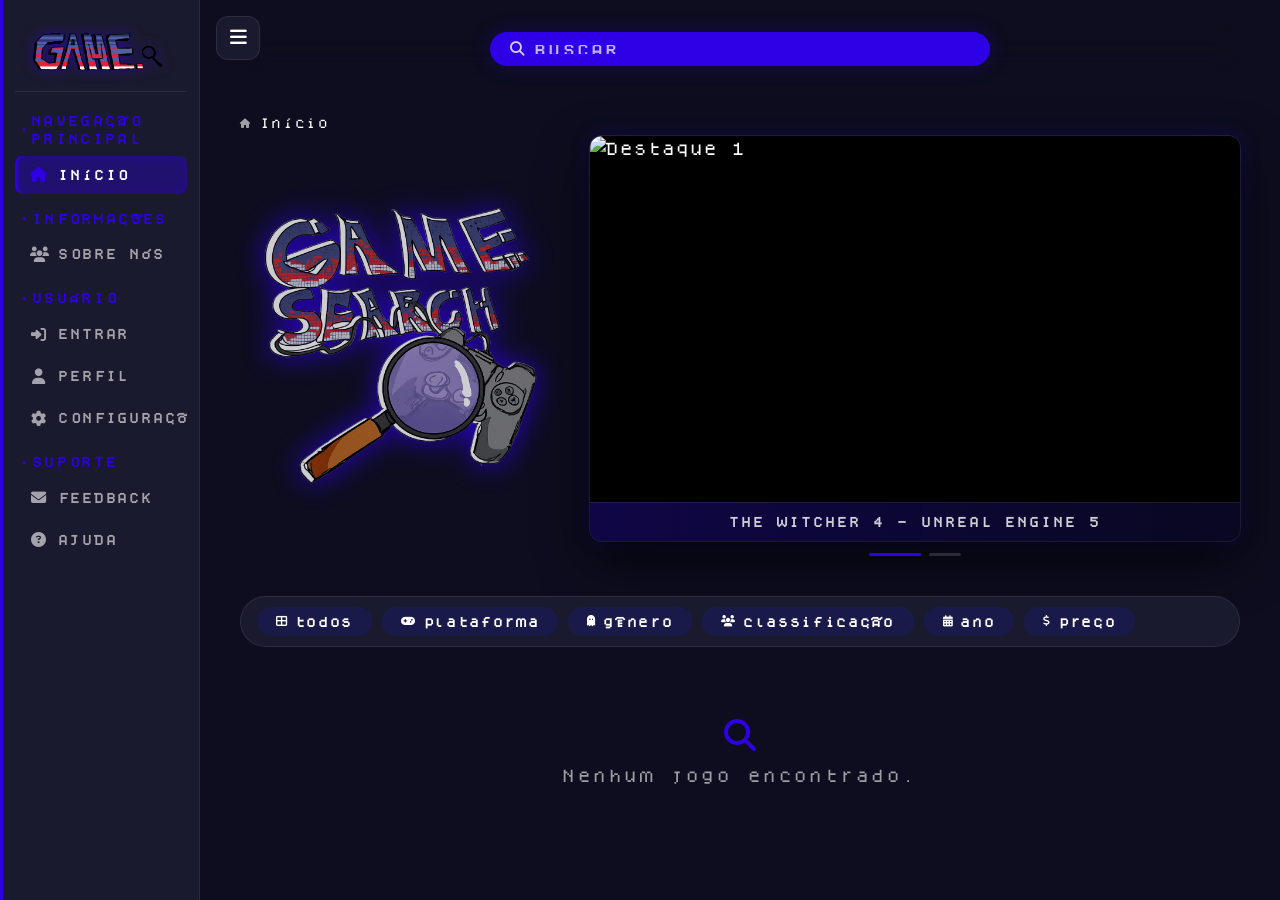
==== commit 8b1103c6: "Update index.html" ====
--- a/index.html
+++ b/index.html
@@ -459,68 +459,219 @@
             transition: opacity 0.45s ease;
         }
         
+        .card-jogo.open .card-jogo-content {
+            display: flex;
+            opacity: 1;
+        }
+        /* Título */
+        
         .card-jogo-titulo {
             font-family: var(--font-titulo);
             font-size: var(--fs-md);
             font-weight: 700;
-            color: var(--cor-texto);
-            margin-bottom: 8px;
+            letter-spacing: 0.06em;
+            color: #fff;
+            margin: 0 0 6px 0;
             white-space: nowrap;
             overflow: hidden;
             text-overflow: ellipsis;
         }
-        
-        .card-jogo-meta {
-            display: flex;
-            gap: 12px;
-            margin-bottom: 16px;
-            font-size: var(--fs-xs);
-            color: var(--cor-texto-muted);
-        }
+        /* Descrição */
         
         .card-jogo-descricao {
-            font-size: var(--fs-xs);
-            color: var(--cor-texto);
+            font-family: var(--font-corpo);
+            font-size: var(--fs-sm);
+            color: rgba(255, 255, 255, 0.75);
             line-height: 1.5;
-            margin-bottom: 20px;
+            margin: 0 0 10px 0;
             display: -webkit-box;
-            -webkit-line-clamp: 3;
+            -webkit-line-clamp: 2;
             -webkit-box-orient: vertical;
             overflow: hidden;
-        }
+            text-overflow: ellipsis;
+        }
+        /* Info tags */
+        
+        .card-jogo-info {
+            display: flex;
+            flex-wrap: wrap;
+            gap: 6px 10px;
+            margin-bottom: 12px;
+        }
+        
+        .info-tag {
+            font-family: var(--font-corpo);
+            font-size: var(--fs-xs);
+            font-weight: 600;
+            color: rgba(255, 255, 255, 0.7);
+            background: rgba(255, 255, 255, 0.06);
+            padding: 2px 10px;
+            border-radius: 12px;
+            border: 1px solid rgba(255, 255, 255, 0.06);
+            display: inline-flex;
+            align-items: center;
+            gap: 4px;
+            letter-spacing: 0.03em;
+        }
+        
+        .info-tag i {
+            font-size: 0.7rem;
+            opacity: 0.6;
+        }
+        
+        .info-status {
+            background: rgba(46, 0, 230, 0.15);
+            border-color: rgba(46, 0, 230, 0.2);
+        }
+        
+        .status-disponivel {
+            color: #4ade80;
+        }
+        
+        .status-disponivel i {
+            color: #4ade80;
+        }
+        
+        .status-em-breve {
+            color: #facc15;
+        }
+        
+        .status-em-breve i {
+            color: #facc15;
+        }
+        /* Botão detalhes */
         
         .botao-detalhes {
-            background-color: var(--cor-primaria);
-            color: #fff;
+            align-self: flex-start;
+            background: var(--cor-primaria);
+            color: var(--cor-texto);
             border: none;
-            padding: 10px 20px;
-            border-radius: var(--border-radius-sm);
+            border-radius: var(--border-radius-xl);
+            padding: 6px 18px;
             font-family: var(--font-corpo);
             font-weight: 700;
             font-size: var(--fs-xs);
+            letter-spacing: 0.05em;
             cursor: pointer;
-            transition: background var(--transition-fast) ease;
-            text-transform: uppercase;
-            text-decoration: none;
-            display: inline-block;
-            text-align: center;
+            transition: all 0.3s ease;
+            display: inline-flex;
+            align-items: center;
+            gap: 6px;
+            margin-top: auto;
         }
         
         .botao-detalhes:hover {
-            background-color: var(--cor-primaria-hover);
-        }
-        /* ── Animação de Entrada ── */
-        
-        .card-jogo {
+            background: var(--cor-primaria-hover);
+            box-shadow: var(--shadow-glow);
+            transform: translateY(-2px);
+        }
+        
+        .botao-detalhes i {
+            font-size: 0.7rem;
+            transition: transform 0.3s ease;
+        }
+        
+        .botao-detalhes:hover i {
+            transform: translateX(3px);
+        }
+        /* ── Responsividade ── */
+        
+        @media (max-width: 900px) {
+            .carousel-wrapper {
+                display: none;
+            }
+            .destaque {
+                justify-content: center;
+            }
+        }
+        
+        @media (max-width: 768px) {
+            .destaque {
+                flex-direction: column;
+                text-align: center;
+            }
+            .logo-principal {
+                width: 200px;
+            }
+            .menu-flutuante {
+                min-width: 260px;
+                grid-template-columns: repeat(2, 1fr);
+            }
+            .card-jogo {
+                min-height: 180px;
+                max-height: 260px;
+                flex-direction: column;
+            }
+            .card-jogo-sidebar {
+                flex: 0 0 100px;
+                width: 100%;
+                height: 100px;
+            }
+            .card-jogo-clone.expandido-clone {
+                flex-direction: column;
+            }
+            .card-jogo-clone.expandido-clone .card-jogo-sidebar {
+                flex: 0 0 140px;
+                height: 140px;
+                width: 100%;
+            }
+            .card-jogo-clone.expandido-clone .card-jogo-content {
+                padding: 16px 20px;
+            }
+            .card-jogo-titulo {
+                font-size: var(--fs-sm);
+            }
+            .card-jogo-descricao {
+                font-size: var(--fs-xs);
+                -webkit-line-clamp: 2;
+            }
+            .info-tag {
+                font-size: 0.6rem;
+                padding: 1px 8px;
+            }
+        }
+        
+        @media (max-width: 480px) {
+            .grade-jogos {
+                grid-template-columns: repeat(auto-fill, minmax(140px, 1fr));
+                gap: 14px;
+            }
+            .card-jogo {
+                min-height: 160px;
+                max-height: 220px;
+            }
+            .card-jogo-sidebar {
+                flex: 0 0 80px;
+                height: 80px;
+            }
+            .card-jogo-clone.expandido-clone .card-jogo-sidebar {
+                flex: 0 0 120px;
+                height: 120px;
+            }
+            .card-jogo-clone.expandido-clone .card-jogo-content {
+                padding: 12px 16px;
+            }
+            .card-jogo-info {
+                gap: 4px 8px;
+            }
+            .info-tag {
+                font-size: 0.55rem;
+                padding: 1px 6px;
+            }
+            .botao-detalhes {
+                font-size: 0.6rem;
+                padding: 4px 12px;
+            }
+        }
+        /* ── Animação de entrada ── */
+        
+        .animar-entrada {
             opacity: 0;
             transform: translateY(20px);
-        }
-        
-        .card-jogo.animar-entrada {
-            animation: cardEntrada 0.6s cubic-bezier(0.2, 0.8, 0.2, 1) forwards;
-        }
-        
-        @keyframes cardEntrada {
+            animation: entradaCard 0.5s ease forwards;
+        }
+        
+        @keyframes entradaCard {
             to {
                 opacity: 1;
                 transform: translateY(0);
@@ -531,165 +682,214 @@
 
 <body>
     <div class="layout-principal">
+
         <!-- Sidebar -->
         <aside class="barra-lateral" id="sidebarDrawer">
             <div class="sidebar-logo">
-                <img src="assets/img/logo.png" alt="Logo Game Search">
-                <span>Game Search</span>
+                <img src="assets/img/logo2.png" alt="Game Search">
+
             </div>
 
+            <!-- Navegação Principal -->
             <div class="sidebar-secao">
-                <h3 class="sidebar-titulo">Menu</h3>
+                <h3 class="sidebar-titulo">Navegação Principal</h3>
                 <nav class="menu-navegacao">
                     <ul>
-                        <li class="ativo"><a href="index.html"><i class="fas fa-home"></i> <span>Início</span></a></li>
-                        <li><a href="pages/sobre.html"><i class="fas fa-info-circle"></i> <span>Sobre</span></a></li>
-                        <li><a href="pages/feedback.html"><i class="fas fa-comment-dots"></i> <span>Feedback</span></a></li>
+                        <li class="ativo"><a href="index.html"><i class="fas fa-home"></i><span>Início</span></a></li>
                     </ul>
                 </nav>
             </div>
 
-            <div class="separador"></div>
-
+            <!-- Informações -->
+            <div class="sidebar-secao">
+                <h3 class="sidebar-titulo">Informações</h3>
+                <nav class="menu-navegacao">
+                    <ul>
+                        <li><a href="pages/sobre.html"><i class="fas fa-users"></i><span>Sobre nós</span></a></li>
+                    </ul>
+                </nav>
+            </div>
+
+            <!-- Usuário -->
             <div class="sidebar-secao">
                 <h3 class="sidebar-titulo">Usuário</h3>
                 <nav class="menu-navegacao">
                     <ul>
-                        <li><a href="pages/perfil.html"><i class="fas fa-user"></i> <span>Perfil</span></a></li>
-                        <li><a href="pages/configuracao.html"><i class="fas fa-cog"></i> <span>Configurações</span></a></li>
-                        <li><a href="pages/login.html"><i class="fas fa-sign-in-alt"></i> <span>Login</span></a></li>
+                        <li><a href="pages/login.html"><i class="fas fa-sign-in-alt"></i><span>Entrar</span></a></li>
+                        <li><a href="pages/perfil.html"><i class="fas fa-user"></i><span>Perfil</span></a></li>
+                        <li><a href="pages/configuracao.html"><i class="fas fa-cog"></i><span>Configurações</span></a></li>
+                    </ul>
+                </nav>
+            </div>
+
+            <!-- Suporte -->
+            <div class="sidebar-secao">
+                <h3 class="sidebar-titulo">Suporte</h3>
+                <nav class="menu-navegacao">
+                    <ul>
+                        <li><a href="pages/feedback.html"><i class="fas fa-envelope"></i><span>Feedback</span></a></li>
+                        <li><a href="pages/ajuda.html"><i class="fas fa-question-circle"></i><span>Ajuda</span></a></li>
                     </ul>
                 </nav>
             </div>
         </aside>
 
-        <!-- Overlay para mobile -->
+        <!-- Overlay para fechar o drawer -->
         <div class="drawer-overlay" id="drawerOverlay"></div>
 
-        <!-- Conteúdo Principal -->
+        <!-- Conteúdo -->
         <main class="conteudo-principal">
-            <!-- Barra Superior com Busca -->
+
             <header class="barra-superior">
                 <div class="container-busca">
                     <i class="fas fa-search"></i>
-                    <input type="text" class="campo-busca" placeholder="PESQUISAR JOGOS...">
+                    <input type="text" placeholder="BUSCAR" class="campo-busca" autocomplete="off">
                 </div>
             </header>
 
-            <!-- Destaque Hero (Logo + Carrossel) -->
+            <!-- Breadcrumb -->
+            <nav class="breadcrumb" aria-label="Navegação">
+                <i class="fas fa-home"></i>
+                <span>Início</span>
+            </nav>
+
+            <!-- Hero -->
             <section class="destaque">
                 <div class="logo-hero">
-                    <img src="assets/img/logo2.png" alt="Logo Hero" class="logo-principal">
+                    <img src="assets/img/logo.png" alt="Game Search Logo" class="logo-principal">
                 </div>
 
-                <div class="carousel-wrapper">
+                <div class="carousel-wrapper" role="region" aria-label="Destaques em carrossel">
                     <div class="carousel-track-container">
                         <div class="carousel-track" id="carouselTrack">
-                            <!-- Slides serão inseridos ou já estão aqui -->
-                            <div class="carousel-slide">
+                            <article class="carousel-slide">
                                 <div class="carousel-img-wrap">
-                                    <img src="https://images.unsplash.com/photo-1542751371-adc38448a05e?auto=format&fit=crop&q=80&w=1000" alt="E-sports">
+                                    <img src="https://assets.goal.com/images/v3/bltb237897dfa1e5afa/F077DBEWIAYzW5L.jpg" alt="Destaque 1" loading="lazy">
                                 </div>
-                                <div class="carousel-caption">Novidades do mundo E-sports</div>
-                            </div>
-                            <div class="carousel-slide">
+                                <p class="carousel-caption">The Witcher 4 — Unreal Engine 5</p>
+                            </article>
+                            <article class="carousel-slide">
                                 <div class="carousel-img-wrap">
-                                    <img src="https://images.unsplash.com/photo-1511512578047-dfb367046420?auto=format&fit=crop&q=80&w=1000" alt="Lançamentos">
+                                    <img src="https://img.youtube.com/vi/XhP3Xh4LMA8/maxresdefault.jpg" alt="Destaque 2" loading="lazy">
                                 </div>
-                                <div class="carousel-caption">Confira os lançamentos do mês</div>
-                            </div>
-                            <div class="carousel-slide">
-                                <div class="carousel-img-wrap">
-                                    <img src="https://images.unsplash.com/photo-1552820728-8b83bb6b773f?auto=format&fit=crop&q=80&w=1000" alt="Hardware">
-                                </div>
-                                <div class="carousel-caption">Melhores setups para 2024</div>
-                            </div>
+                                <p class="carousel-caption">The Witcher 4 — Mundo Aberto</p>
+                            </article>
                         </div>
                     </div>
-                    <div class="carousel-indicators" id="carouselIndicators"></div>
+                    <div class="carousel-indicators" id="carouselIndicators" role="tablist"></div>
                 </div>
             </section>
-
-            <!-- Breadcrumb -->
-            <div class="breadcrumb">
-                <i class="fas fa-chevron-right"></i>
-                <span>Início</span>
-            </div>
-
             <!-- Filtros -->
-            <section class="secao-filtros">
+            <section class="secao-filtros" aria-label="Filtros de jogos">
                 <div class="barra-filtro">
-                    <button class="botao-filtro-principal" data-menu="menu-categorias">
-                        <i class="fas fa-th-large"></i> Categorias
+                    <button class="botao-filtro-principal ativo" data-menu="menu-categorias" aria-haspopup="true">
+                        <i class="fas fa-th-large"></i> todos
                     </button>
-                    <button class="botao-filtro-principal" data-menu="menu-plataforma">
-                        <i class="fas fa-gamepad"></i> Plataforma
+                    <button class="botao-filtro-principal" data-menu="menu-plataforma" aria-haspopup="true">
+                        <i class="fas fa-gamepad"></i> plataforma
                     </button>
-                    <button class="botao-filtro-principal" data-menu="menu-genero">
-                        <i class="fas fa-ghost"></i> Gênero
+                    <button class="botao-filtro-principal" data-menu="menu-genero" aria-haspopup="true">
+                        <i class="fas fa-ghost"></i> gênero
                     </button>
-                    <button class="botao-filtro-principal" data-menu="menu-etaria">
-                        <i class="fas fa-user-shield"></i> Etária
+                    <button class="botao-filtro-principal" data-menu="menu-etaria" aria-haspopup="true">
+                        <i class="fas fa-users"></i> classificação
                     </button>
-                    <button class="botao-filtro-principal" data-menu="menu-ano">
-                        <i class="fas fa-calendar-alt"></i> Ano
+                    <button class="botao-filtro-principal" data-menu="menu-ano" aria-haspopup="true">
+                        <i class="fas fa-calendar-alt"></i> ano
                     </button>
-                    <button class="botao-filtro-principal" data-menu="menu-preco">
-                        <i class="fas fa-tag"></i> Preço
+                    <button class="botao-filtro-principal" data-menu="menu-preco" aria-haspopup="true">
+                        <i class="fas fa-dollar-sign"></i> preço
                     </button>
 
-                    <!-- Menus Flutuantes -->
-                    <div class="menu-flutuante" id="menu-categorias">
-                        <button class="opcao-filtro selecionada" data-filtro="todos">Todos</button>
-                        <button class="opcao-filtro" data-filtro="acao">Ação</button>
-                        <button class="opcao-filtro" data-filtro="aventura">Aventura</button>
-                        <button class="opcao-filtro" data-filtro="rpg">RPG</button>
+                    <div id="menu-categorias" class="menu-flutuante" role="menu">
+                        <button class="opcao-filtro selecionada" data-filtro="todos">todos</button>
+                        <button class="opcao-filtro" data-filtro="ação">ação</button>
+                        <button class="opcao-filtro" data-filtro="aventura">aventura</button>
+                        <button class="opcao-filtro" data-filtro="rpg">rpg</button>
+                        <button class="opcao-filtro" data-filtro="indie">indie</button>
+                        <button class="opcao-filtro" data-filtro="estratégia">estratégia</button>
+                        <button class="opcao-filtro" data-filtro="roguelike">roguelike</button>
+                        <button class="opcao-filtro" data-filtro="esporte">esporte</button>
+                        <button class="opcao-filtro" data-filtro="terror">terror</button>
+                        <button class="opcao-filtro" data-filtro="multiplayer">multiplayer</button>
                     </div>
-                    <div class="menu-flutuante" id="menu-plataforma">
-                        <button class="opcao-filtro selecionada" data-filtro="todos">Todas</button>
+
+                    <div id="menu-plataforma" class="menu-flutuante" role="menu">
+                        <button class="opcao-filtro selecionada" data-filtro="todos">todos</button>
                         <button class="opcao-filtro" data-filtro="pc">PC</button>
-                        <button class="opcao-filtro" data-filtro="ps5">PS5</button>
-                        <button class="opcao-filtro" data-filtro="xbox">Xbox Series</button>
+                        <button class="opcao-filtro" data-filtro="ps5">PlayStation 5</button>
+                        <button class="opcao-filtro" data-filtro="xbox">Xbox</button>
+                        <button class="opcao-filtro" data-filtro="mobile">Mobile</button>
+                        <button class="opcao-filtro" data-filtro="switch">Switch</button>
                     </div>
-                    <div class="menu-flutuante" id="menu-genero">
-                        <button class="opcao-filtro selecionada" data-filtro="todos">Todos</button>
-                        <button class="opcao-filtro" data-filtro="fps">FPS</button>
-                        <button class="opcao-filtro" data-filtro="moba">MOBA</button>
-                        <button class="opcao-filtro" data-filtro="terror">Terror</button>
+
+                    <div id="menu-genero" class="menu-flutuante" role="menu">
+                        <button class="opcao-filtro selecionada" data-filtro="todos">todos</button>
+                        <button class="opcao-filtro" data-filtro="ação">ação</button>
+                        <button class="opcao-filtro" data-filtro="sandbox">sandbox</button>
+                        <button class="opcao-filtro" data-filtro="simulação">simulação</button>
+                        <button class="opcao-filtro" data-filtro="terror">terror</button>
+                        <button class="opcao-filtro" data-filtro="social">social</button>
+                        <button class="opcao-filtro" data-filtro="esporte">esporte</button>
+                        <button class="opcao-filtro" data-filtro="roguelike">roguelike</button>
+                        <button class="opcao-filtro" data-filtro="estratégia">estratégia</button>
                     </div>
-                    <div class="menu-flutuante" id="menu-etaria">
-                        <button class="opcao-filtro selecionada" data-filtro="todos">Todas</button>
+                    <div id="menu-etaria" class="menu-flutuante" role="menu">
+                        <button class="opcao-filtro selecionada" data-filtro="todos">todos</button>
                         <button class="opcao-filtro" data-filtro="L">Livre</button>
+                        <button class="opcao-filtro" data-filtro="10">10+</button>
+                        <button class="opcao-filtro" data-filtro="12">12+</button>
+                        <button class="opcao-filtro" data-filtro="14">14+</button>
+                        <button class="opcao-filtro" data-filtro="16">16+</button>
                         <button class="opcao-filtro" data-filtro="18">18+</button>
                     </div>
-                    <div class="menu-flutuante" id="menu-ano">
-                        <button class="opcao-filtro selecionada" data-filtro="todos">Todos</button>
+
+                    <div id="menu-ano" class="menu-flutuante" role="menu">
+                        <button class="opcao-filtro selecionada" data-filtro="todos">todos</button>
                         <button class="opcao-filtro" data-filtro="2024">2024</button>
                         <button class="opcao-filtro" data-filtro="2023">2023</button>
+                        <button class="opcao-filtro" data-filtro="2022">2022</button>
+                        <button class="opcao-filtro" data-filtro="2021">2021</button>
+                        <button class="opcao-filtro" data-filtro="2020">2020</button>
+                        <button class="opcao-filtro" data-filtro="2019">2019</button>
+                        <button class="opcao-filtro" data-filtro="2018">2018</button>
+                        <button class="opcao-filtro" data-filtro="2017">2017</button>
                     </div>
-                    <div class="menu-flutuante" id="menu-preco">
-                        <button class="opcao-filtro selecionada" data-filtro="todos">Todos</button>
-                        <button class="opcao-filtro" data-filtro="gratis">Grátis</button>
-                        <button class="opcao-filtro" data-filtro="baixo">Até R$ 150</button>
-                        <button class="opcao-filtro" data-filtro="alto">Acima R$ 150</button>
+
+                    <div id="menu-preco" class="menu-flutuante" role="menu">
+                        <button class="opcao-filtro selecionada" data-filtro="todos">todos</button>
+                        <button class="opcao-filtro" data-filtro="gratis">Gratuito</button>
+                        <button class="opcao-filtro" data-filtro="baixo">Até R$ 50</button>
+                        <button class="opcao-filtro" data-filtro="medio">R$ 50 - R$ 150</button>
+                        <button class="opcao-filtro" data-filtro="alto">Acima de R$ 150</button>
                     </div>
+
+
+
+
+
                 </div>
             </section>
 
             <!-- Grade de Jogos -->
-            <div class="grade-jogos" id="gradeJogos">
-                <!-- Jogos serão carregados via JS -->
-            </div>
+            <section class="grade-jogos" aria-label="Jogos disponíveis">
+                <!-- Renderizado via home.js -->
+            </section>
+
         </main>
     </div>
 
-    <!-- Botão Hamburger Mobile -->
-    <button class="hamburger-btn" id="hamburgerBtn" aria-label="Abrir menu">
+    <!-- Overlay do Card Expandido -->
+    <div class="card-overlay" id="cardOverlay"></div>
+
+    <!-- Botão Hambúrguer -->
+    <button class="hamburger-btn" id="hamburgerBtn" aria-label="Abrir menu" aria-expanded="false">
         <i class="fas fa-bars"></i>
     </button>
 
     <script src="assets/js/global.js"></script>
     <script src="assets/js/home.js"></script>
+
     <!-- PixelBlast Background Dependencies -->
     <script src="https://cdnjs.cloudflare.com/ajax/libs/three.js/r128/three.min.js"></script>
     <script src="assets/js/PixelBlast.js"></script>
--- a/assets/css/global.css
+++ b/assets/css/global.css
@@ -8,6 +8,12 @@
              @import url('https://fonts.googleapis.com/css2?family=Cinzel:wght@400;600;700;900&family=Open+Sans:wght@300;400;500;600;700&display=swap');
 
              /* ─── LOCAL FONTS ───────────────────────────────────────────────────────────── */
+             @font-face {
+                 font-family: 'Dogica';
+                 src: url('../fonts/dogica.ttf') format('truetype');
+                 font-weight: normal;
+                 font-style: normal;
+             }
              @font-face {
                  font-family: 'Game Paused';
                  src: url('../fonts/game-paused.otf') format('opentype');
@@ -41,8 +47,8 @@
                  --cor-borda: rgba(255, 255, 255, 0.08);
                  --cor-borda-forte: rgba(255, 255, 255, 0.15);
                  /* Tipografia */
-                 --font-titulo: 'Game Paused', sans-serif;
-                 --font-corpo: 'Game Paused', sans-serif;
+                 --font-titulo: 'Dogica', sans-serif;
+                 --font-corpo: 'Dogica', sans-serif;
                  /* Tamanhos de fonte */
                  --fs-xs: 0.7rem;
                  --fs-sm: 0.8rem;
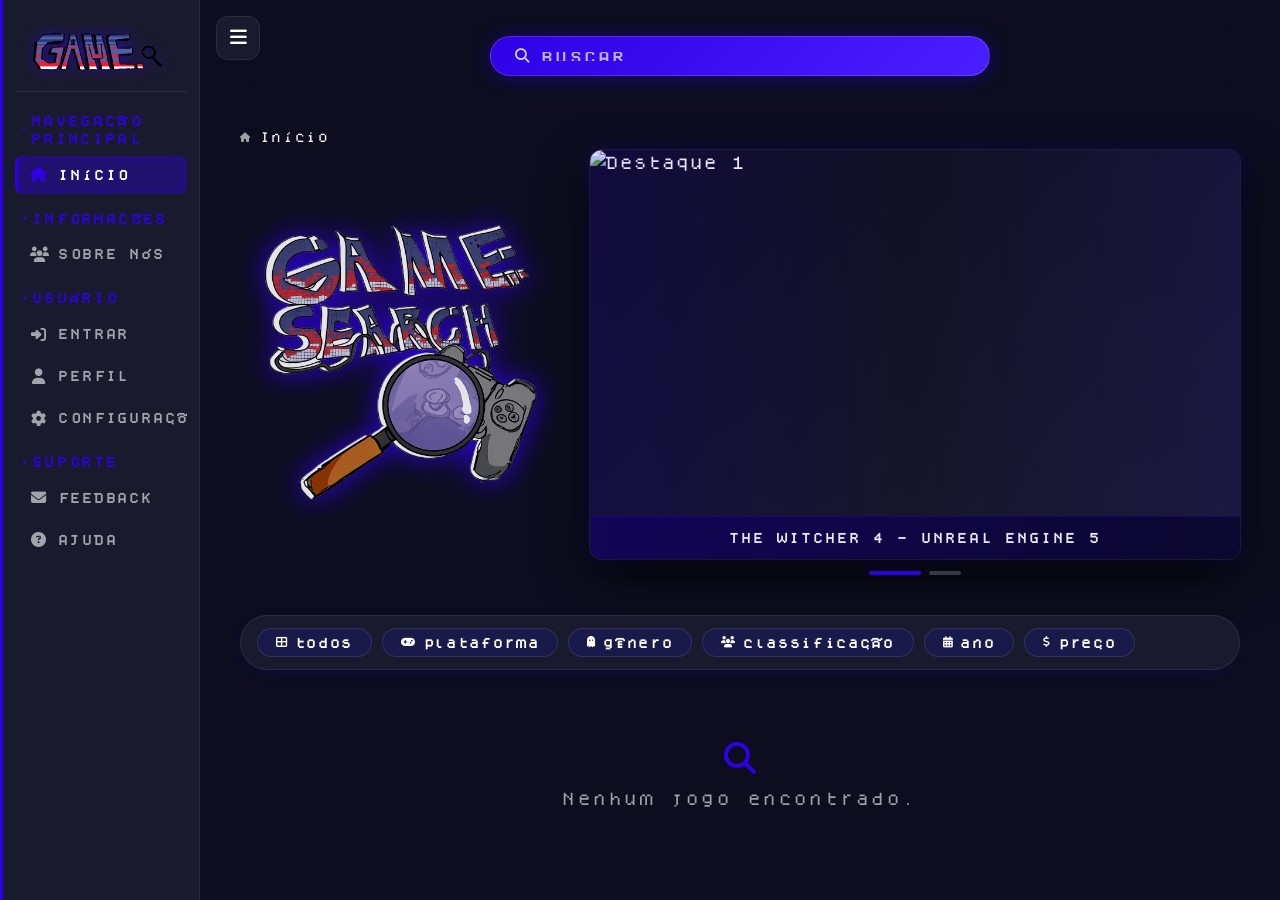
==== commit e9ea866d: "Modernizar Home: melhorar layout, navegação, hero section e animações - Melhorado o Hero Section com" ====
--- a/index.html
+++ b/index.html
@@ -20,6 +20,7 @@
             align-items: center;
             gap: 50px;
             margin-bottom: 40px;
+            animation: fadeInUp 0.8s ease-out;
         }
         
         .logo-hero {
@@ -29,13 +30,13 @@
         .logo-principal {
             width: 300px;
             filter: drop-shadow(0 0 14px var(--cor-primaria));
-            opacity: 0.8;
-            transition: transform var(--transition-speed) ease, filter var(--transition-speed) ease;
+            opacity: 0.9;
+            transition: transform var(--transition-speed) ease, filter var(--transition-speed) ease, opacity var(--transition-speed) ease;
         }
         
         .logo-principal:hover {
-            transform: scale(1.04);
-            filter: drop-shadow(0 0 22px var(--cor-primaria));
+            transform: scale(1.05);
+            filter: drop-shadow(0 0 28px var(--cor-primaria));
             opacity: 1;
         }
         /* ── Breadcrumb ── */
@@ -75,6 +76,7 @@
             overflow: hidden;
             background: #08081a;
             box-shadow: 0 0 0 1px var(--cor-borda), 0 20px 50px rgba(0, 0, 0, 0.7), var(--shadow-glow);
+            animation: fadeInUp 0.8s ease-out 0.2s backwards;
         }
         
         .carousel-track {
@@ -94,7 +96,16 @@
             width: 100%;
             aspect-ratio: 16 / 9;
             overflow: hidden;
-            background: #000;
+            background: linear-gradient(135deg, #0d0d1f 0%, #1a1a2e 100%);
+            position: relative;
+        }
+        
+        .carousel-img-wrap::after {
+            content: '';
+            position: absolute;
+            inset: 0;
+            background: linear-gradient(to right, rgba(46, 0, 230, 0.15), transparent 50%, rgba(46, 0, 230, 0.1));
+            pointer-events: none;
         }
         
         .carousel-img-wrap img {
@@ -102,19 +113,25 @@
             height: 100%;
             object-fit: contain;
             display: block;
+            transition: transform 0.6s ease;
+        }
+        
+        .carousel-slide:hover .carousel-img-wrap img {
+            transform: scale(1.02);
         }
         
         .carousel-caption {
-            background: linear-gradient(to right, rgba(var(--cor-primaria-rgb, 46, 0, 230), 0.22), rgba(var(--cor-primaria-rgb, 46, 0, 230), 0.04));
-            color: rgba(255, 255, 255, 0.8);
+            background: linear-gradient(to right, rgba(46, 0, 230, 0.3), rgba(46, 0, 230, 0.1));
+            color: rgba(255, 255, 255, 0.9);
             text-align: center;
             font-family: var(--font-corpo);
             font-size: var(--fs-xs);
-            font-weight: 600;
+            font-weight: 700;
             letter-spacing: 0.09em;
             text-transform: uppercase;
-            padding: 10px 16px;
-            border-top: 1px solid var(--cor-borda);
+            padding: 12px 16px;
+            border-top: 1px solid rgba(46, 0, 230, 0.3);
+            transition: all var(--transition-speed) ease;
         }
         
         .carousel-indicators {
@@ -125,11 +142,11 @@
         }
         
         .carousel-indicator {
-            height: 3px;
+            height: 4px;
             width: 32px;
             border-radius: 2px;
             border: none;
-            background-color: rgba(255, 255, 255, 0.15);
+            background-color: rgba(255, 255, 255, 0.2);
             cursor: pointer;
             position: relative;
             overflow: hidden;
@@ -138,7 +155,7 @@
         
         .carousel-indicator.ativo {
             width: 52px;
-            background-color: rgba(46, 0, 230, 0.25);
+            background-color: rgba(46, 0, 230, 0.4);
         }
         
         .carousel-indicator.ativo::after {
@@ -171,19 +188,21 @@
         
         .barra-filtro {
             background-color: var(--cor-lateral);
-            padding: 10px 16px;
+            padding: 12px 16px;
             border-radius: var(--border-radius-xl);
             display: flex;
             gap: 10px;
             align-items: center;
             position: relative;
             border: 1px solid var(--cor-borda);
+            box-shadow: 0 4px 12px rgba(46, 0, 230, 0.1);
+            animation: fadeInUp 0.8s ease-out 0.3s backwards;
         }
         
         .botao-filtro-principal {
             background-color: var(--cor-tag);
             color: var(--cor-texto);
-            border: 1px solid transparent;
+            border: 1px solid rgba(255, 255, 255, 0.1);
             padding: 8px 18px;
             border-radius: var(--border-radius-lg);
             cursor: pointer;
@@ -195,14 +214,20 @@
             display: flex;
             align-items: center;
             gap: 7px;
-            transition: all var(--transition-speed) ease;
-        }
-        
-        .botao-filtro-principal:hover,
+            transition: all var(--transition-fast) ease;
+        }
+        
+        .botao-filtro-principal:hover {
+            background-color: rgba(46, 0, 230, 0.3);
+            border-color: var(--cor-primaria);
+            transform: translateY(-2px);
+        }
+        
         .botao-filtro-principal.ativo {
-            background-color: var(--cor-primaria);
+            background: linear-gradient(135deg, var(--cor-primaria), var(--cor-primaria-hover));
             border-color: var(--cor-primaria);
             box-shadow: var(--shadow-glow);
+            transform: translateY(-2px);
         }
         
         .menu-flutuante {
@@ -216,10 +241,11 @@
             grid-template-columns: repeat(4, 1fr);
             gap: 8px;
             z-index: 300;
-            box-shadow: 0 20px 45px rgba(0, 0, 0, 0.7);
+            box-shadow: 0 20px 45px rgba(0, 0, 0, 0.7), 0 0 20px rgba(46, 0, 230, 0.15);
             min-width: 440px;
-            border: 1px solid var(--cor-borda-forte);
+            border: 1px solid rgba(46, 0, 230, 0.3);
             animation: fadeIn 0.18s ease;
+            backdrop-filter: blur(8px);
         }
         
         .menu-flutuante.show {
@@ -229,7 +255,7 @@
         .opcao-filtro {
             background-color: var(--cor-tag);
             color: var(--cor-texto);
-            border: 1px solid transparent;
+            border: 1px solid rgba(255, 255, 255, 0.1);
             padding: 9px 12px;
             border-radius: var(--border-radius-sm);
             cursor: pointer;
@@ -240,10 +266,16 @@
             transition: all var(--transition-fast) ease;
         }
         
-        .opcao-filtro:hover,
+        .opcao-filtro:hover {
+            background-color: rgba(46, 0, 230, 0.3);
+            border-color: var(--cor-primaria);
+            transform: translateY(-1px);
+        }
+        
         .opcao-filtro.selecionada {
-            background-color: var(--cor-primaria);
+            background: linear-gradient(135deg, var(--cor-primaria), var(--cor-primaria-hover));
             border-color: var(--cor-primaria);
+            box-shadow: 0 0 12px rgba(46, 0, 230, 0.4);
         }
         /* ── Grade de jogos ── */
         
@@ -274,6 +306,8 @@
             grid-column: span 1;
             width: 100%;
             /* Garante que o card ocupe o espaço do grid */
+            opacity: 0;
+            animation: fadeInUp 0.5s ease-out forwards;
         }
         
         .card-jogo.open {
@@ -281,8 +315,8 @@
         }
         
         .card-jogo:hover {
-            transform: translateY(-8px) scale(1.03);
-            box-shadow: var(--shadow-glow-hover), 0 10px 30px rgba(0, 0, 0, 0.5);
+            transform: translateY(-10px) scale(1.04);
+            box-shadow: var(--shadow-glow-hover), 0 15px 40px rgba(0, 0, 0, 0.6);
             border-color: var(--cor-primaria);
             z-index: 10;
         }
@@ -397,6 +431,11 @@
             height: 100%;
             object-fit: cover;
             display: block;
+            transition: transform 0.6s ease;
+        }
+        
+        .card-jogo:hover .card-jogo-sidebar img {
+            transform: scale(1.08);
         }
         
         .card-jogo-sidebar .badge-etaria {
@@ -543,11 +582,11 @@
         
         .botao-detalhes {
             align-self: flex-start;
-            background: var(--cor-primaria);
+            background: linear-gradient(135deg, var(--cor-primaria), var(--cor-primaria-hover));
             color: var(--cor-texto);
-            border: none;
+            border: 1px solid rgba(255, 255, 255, 0.1);
             border-radius: var(--border-radius-xl);
-            padding: 6px 18px;
+            padding: 8px 20px;
             font-family: var(--font-corpo);
             font-weight: 700;
             font-size: var(--fs-xs);
@@ -558,12 +597,13 @@
             align-items: center;
             gap: 6px;
             margin-top: auto;
+            box-shadow: 0 0 12px rgba(46, 0, 230, 0.3);
         }
         
         .botao-detalhes:hover {
-            background: var(--cor-primaria-hover);
-            box-shadow: var(--shadow-glow);
-            transform: translateY(-2px);
+            background: linear-gradient(135deg, var(--cor-primaria-hover), #6a2fff);
+            box-shadow: var(--shadow-glow-hover);
+            transform: translateY(-3px);
         }
         
         .botao-detalhes i {
@@ -675,6 +715,26 @@
             to {
                 opacity: 1;
                 transform: translateY(0);
+            }
+        }
+        
+        @keyframes fadeInUp {
+            from {
+                opacity: 0;
+                transform: translateY(20px);
+            }
+            to {
+                opacity: 1;
+                transform: translateY(0);
+            }
+        }
+        
+        @keyframes fadeIn {
+            from {
+                opacity: 0;
+            }
+            to {
+                opacity: 1;
             }
         }
     </style>
--- a/assets/css/global.css
+++ b/assets/css/global.css
@@ -314,26 +314,29 @@
                  position: sticky;
                  top: 0;
                  z-index: 100;
-                 padding: 8px 0;
+                 padding: 12px 0;
                  backdrop-filter: blur(12px);
                  -webkit-backdrop-filter: blur(12px);
+                 animation: fadeInDown 0.8s ease-out;
              }
              
              .container-busca {
-                 background-color: var(--cor-primaria);
+                 background: linear-gradient(135deg, var(--cor-primaria), var(--cor-primaria-hover));
                  width: 50%;
-                 padding: 10px 20px;
+                 padding: 12px 24px;
                  border-radius: var(--border-radius-xl);
                  display: flex;
                  align-items: center;
-                 gap: 10px;
-                 box-shadow: var(--shadow-glow);
-                 transition: box-shadow var(--transition-speed) ease, transform var(--transition-speed) ease;
+                 gap: 12px;
+                 box-shadow: var(--shadow-glow), 0 4px 20px rgba(46, 0, 230, 0.2);
+                 transition: box-shadow var(--transition-speed) ease, transform var(--transition-speed) ease, border-color var(--transition-speed) ease;
+                 border: 1px solid rgba(255, 255, 255, 0.15);
              }
              
              .container-busca:focus-within {
-                 box-shadow: var(--shadow-glow-hover);
-                 transform: scale(1.01);
+                 box-shadow: var(--shadow-glow-hover), 0 8px 30px rgba(46, 0, 230, 0.3);
+                 transform: scale(1.02);
+                 border-color: rgba(255, 255, 255, 0.3);
              }
              
              .container-busca i {
@@ -1234,4 +1237,38 @@
              .carousel-caption {
                  background: linear-gradient(to right, rgba(var(--cor-primaria-rgb, 46, 0, 230), 0.22), rgba(var(--cor-primaria-rgb, 46, 0, 230), 0.04));
                  color: rgba(255, 255, 255, 0)
-             }+             }
+
+
+             /* ─── ANIMAÇÕES DE ENTRADA ──────────────────────────────────────────────── */
+             
+             @keyframes fadeInDown {
+                 from {
+                     opacity: 0;
+                     transform: translateY(-10px);
+                 }
+                 to {
+                     opacity: 1;
+                     transform: translateY(0);
+                 }
+             }
+             
+             @keyframes fadeInUp {
+                 from {
+                     opacity: 0;
+                     transform: translateY(20px);
+                 }
+                 to {
+                     opacity: 1;
+                     transform: translateY(0);
+                 }
+             }
+             
+             @keyframes fadeIn {
+                 from {
+                     opacity: 0;
+                 }
+                 to {
+                     opacity: 1;
+                 }
+             }
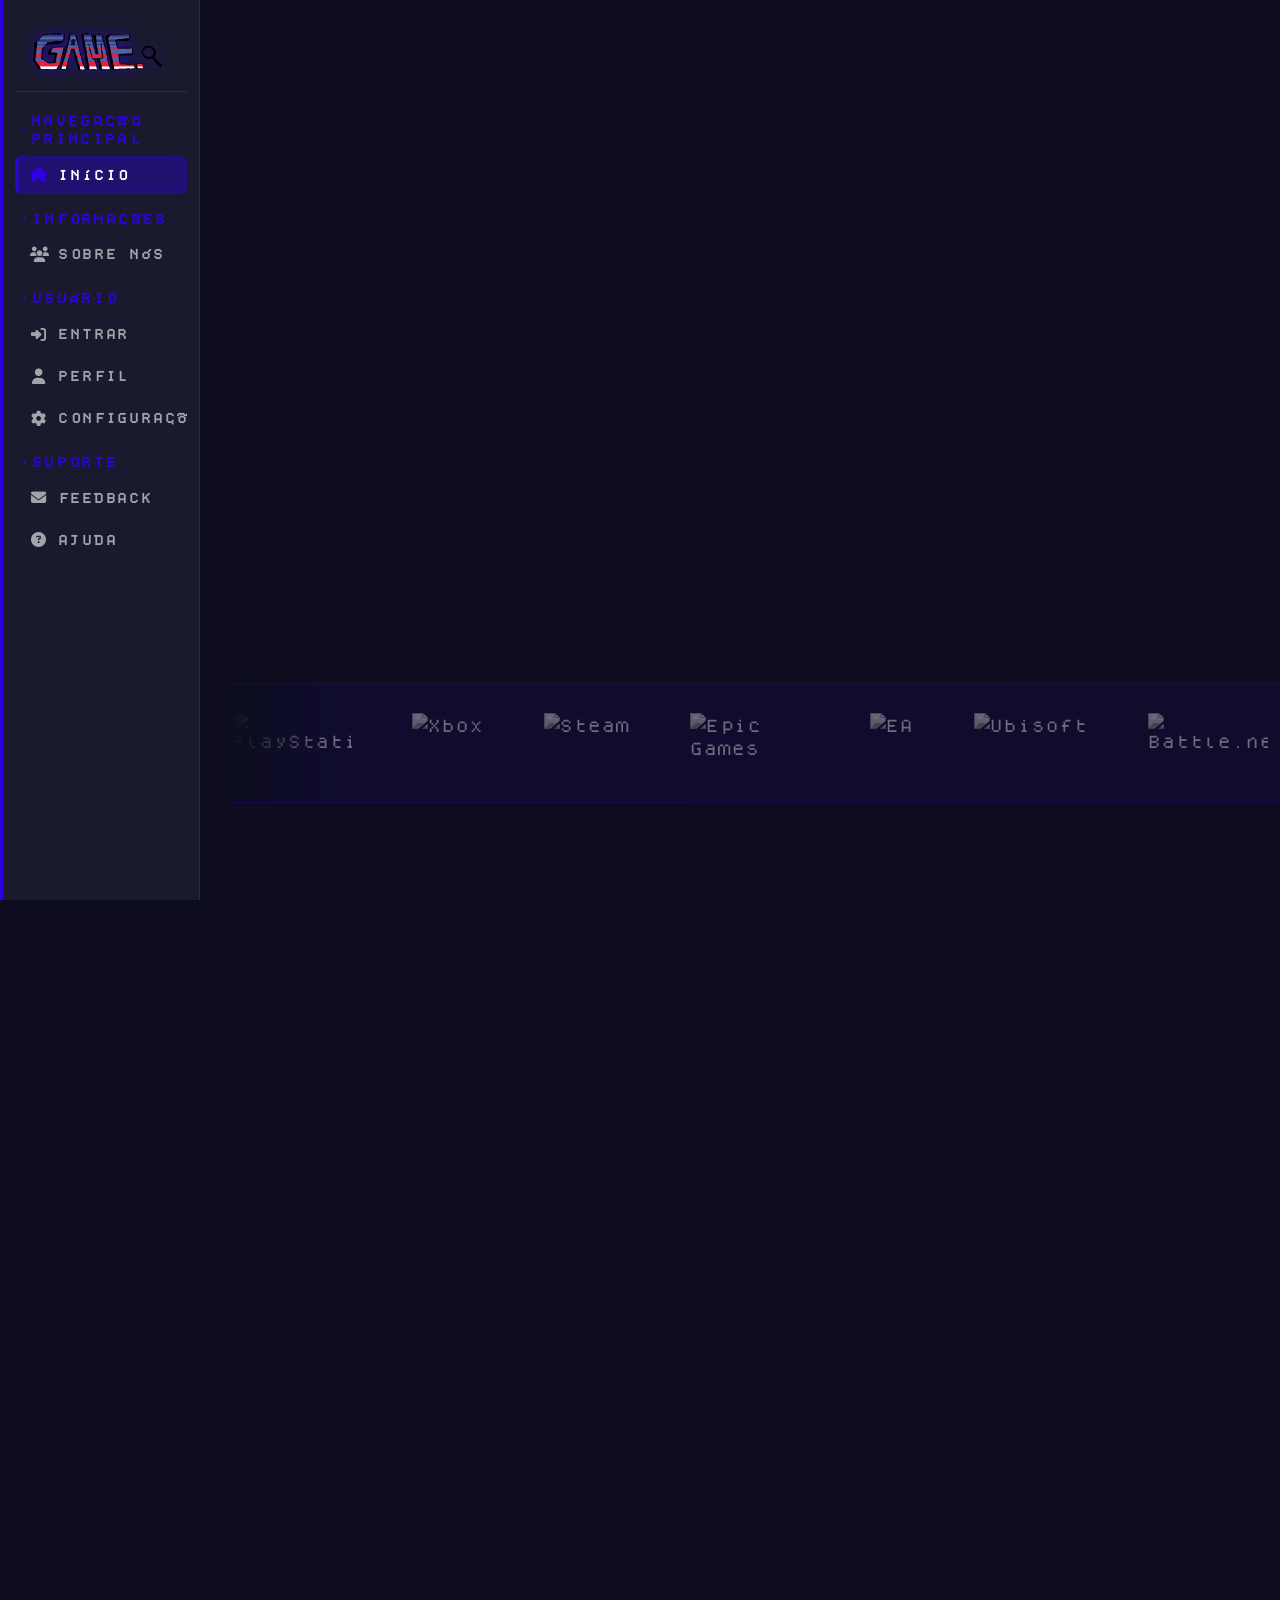
==== commit 3c2ff42b: "feat: reformular home com design moderno e premium" ====
--- a/index.html
+++ b/index.html
@@ -8,736 +8,8 @@
     <title>Game Search — Início</title>
     <link rel="stylesheet" href="assets/css/global.css">
     <link rel="stylesheet" href="assets/css/PixelBlast.css">
+    <link rel="stylesheet" href="assets/css/home.css">
     <link rel="stylesheet" href="https://cdnjs.cloudflare.com/ajax/libs/font-awesome/6.4.0/css/all.min.css">
-    <style>
-        /* ── Destaque Hero ── */
-        
-        .destaque {
-            display: flex;
-            width: 100%;
-            max-width: 1000px;
-            justify-content: space-between;
-            align-items: center;
-            gap: 50px;
-            margin-bottom: 40px;
-            animation: fadeInUp 0.8s ease-out;
-        }
-        
-        .logo-hero {
-            flex-shrink: 0;
-        }
-        
-        .logo-principal {
-            width: 300px;
-            filter: drop-shadow(0 0 14px var(--cor-primaria));
-            opacity: 0.9;
-            transition: transform var(--transition-speed) ease, filter var(--transition-speed) ease, opacity var(--transition-speed) ease;
-        }
-        
-        .logo-principal:hover {
-            transform: scale(1.05);
-            filter: drop-shadow(0 0 28px var(--cor-primaria));
-            opacity: 1;
-        }
-        /* ── Breadcrumb ── */
-        
-        .breadcrumb {
-            display: flex;
-            align-items: center;
-            gap: 8px;
-            font-family: var(--font-corpo);
-            font-size: var(--fs-xs);
-            color: var(--cor-texto-muted);
-            letter-spacing: 0.06em;
-            width: 100%;
-            max-width: 1000px;
-            margin-bottom: 4px;
-        }
-        
-        .breadcrumb i {
-            font-size: 0.6rem;
-        }
-        
-        .breadcrumb span {
-            color: var(--cor-texto);
-        }
-        /* ── Carrossel ── */
-        
-        .carousel-wrapper {
-            flex: 1 1 0;
-            min-width: 0;
-            display: flex;
-            flex-direction: column;
-            gap: 12px;
-        }
-        
-        .carousel-track-container {
-            border-radius: var(--border-radius);
-            overflow: hidden;
-            background: #08081a;
-            box-shadow: 0 0 0 1px var(--cor-borda), 0 20px 50px rgba(0, 0, 0, 0.7), var(--shadow-glow);
-            animation: fadeInUp 0.8s ease-out 0.2s backwards;
-        }
-        
-        .carousel-track {
-            display: flex;
-            width: 100%;
-            will-change: transform;
-        }
-        
-        .carousel-slide {
-            flex: 0 0 100%;
-            width: 100%;
-            display: flex;
-            flex-direction: column;
-        }
-        
-        .carousel-img-wrap {
-            width: 100%;
-            aspect-ratio: 16 / 9;
-            overflow: hidden;
-            background: linear-gradient(135deg, #0d0d1f 0%, #1a1a2e 100%);
-            position: relative;
-        }
-        
-        .carousel-img-wrap::after {
-            content: '';
-            position: absolute;
-            inset: 0;
-            background: linear-gradient(to right, rgba(46, 0, 230, 0.15), transparent 50%, rgba(46, 0, 230, 0.1));
-            pointer-events: none;
-        }
-        
-        .carousel-img-wrap img {
-            width: 100%;
-            height: 100%;
-            object-fit: contain;
-            display: block;
-            transition: transform 0.6s ease;
-        }
-        
-        .carousel-slide:hover .carousel-img-wrap img {
-            transform: scale(1.02);
-        }
-        
-        .carousel-caption {
-            background: linear-gradient(to right, rgba(46, 0, 230, 0.3), rgba(46, 0, 230, 0.1));
-            color: rgba(255, 255, 255, 0.9);
-            text-align: center;
-            font-family: var(--font-corpo);
-            font-size: var(--fs-xs);
-            font-weight: 700;
-            letter-spacing: 0.09em;
-            text-transform: uppercase;
-            padding: 12px 16px;
-            border-top: 1px solid rgba(46, 0, 230, 0.3);
-            transition: all var(--transition-speed) ease;
-        }
-        
-        .carousel-indicators {
-            display: flex;
-            justify-content: center;
-            align-items: center;
-            gap: 8px;
-        }
-        
-        .carousel-indicator {
-            height: 4px;
-            width: 32px;
-            border-radius: 2px;
-            border: none;
-            background-color: rgba(255, 255, 255, 0.2);
-            cursor: pointer;
-            position: relative;
-            overflow: hidden;
-            transition: width var(--transition-speed) ease, background-color var(--transition-speed) ease;
-        }
-        
-        .carousel-indicator.ativo {
-            width: 52px;
-            background-color: rgba(46, 0, 230, 0.4);
-        }
-        
-        .carousel-indicator.ativo::after {
-            content: '';
-            position: absolute;
-            inset: 0;
-            background: var(--cor-primaria);
-            animation: progressBar 5s linear forwards;
-        }
-        
-        @keyframes progressBar {
-            from {
-                transform: scaleX(0);
-                transform-origin: left;
-            }
-            to {
-                transform: scaleX(1);
-                transform-origin: left;
-            }
-        }
-        /* ── Filtros ── */
-        
-        .secao-filtros {
-            width: 100%;
-            max-width: 1000px;
-            margin-bottom: 32px;
-            position: relative;
-            z-index: 100;
-        }
-        
-        .barra-filtro {
-            background-color: var(--cor-lateral);
-            padding: 12px 16px;
-            border-radius: var(--border-radius-xl);
-            display: flex;
-            gap: 10px;
-            align-items: center;
-            position: relative;
-            border: 1px solid var(--cor-borda);
-            box-shadow: 0 4px 12px rgba(46, 0, 230, 0.1);
-            animation: fadeInUp 0.8s ease-out 0.3s backwards;
-        }
-        
-        .botao-filtro-principal {
-            background-color: var(--cor-tag);
-            color: var(--cor-texto);
-            border: 1px solid rgba(255, 255, 255, 0.1);
-            padding: 8px 18px;
-            border-radius: var(--border-radius-lg);
-            cursor: pointer;
-            font-family: var(--font-corpo);
-            font-weight: 700;
-            font-size: var(--fs-xs);
-            letter-spacing: 0.06em;
-            text-transform: lowercase;
-            display: flex;
-            align-items: center;
-            gap: 7px;
-            transition: all var(--transition-fast) ease;
-        }
-        
-        .botao-filtro-principal:hover {
-            background-color: rgba(46, 0, 230, 0.3);
-            border-color: var(--cor-primaria);
-            transform: translateY(-2px);
-        }
-        
-        .botao-filtro-principal.ativo {
-            background: linear-gradient(135deg, var(--cor-primaria), var(--cor-primaria-hover));
-            border-color: var(--cor-primaria);
-            box-shadow: var(--shadow-glow);
-            transform: translateY(-2px);
-        }
-        
-        .menu-flutuante {
-            position: absolute;
-            top: calc(100% + 10px);
-            left: 0;
-            background-color: var(--cor-dropdown);
-            padding: 14px;
-            border-radius: var(--border-radius);
-            display: none;
-            grid-template-columns: repeat(4, 1fr);
-            gap: 8px;
-            z-index: 300;
-            box-shadow: 0 20px 45px rgba(0, 0, 0, 0.7), 0 0 20px rgba(46, 0, 230, 0.15);
-            min-width: 440px;
-            border: 1px solid rgba(46, 0, 230, 0.3);
-            animation: fadeIn 0.18s ease;
-            backdrop-filter: blur(8px);
-        }
-        
-        .menu-flutuante.show {
-            display: grid;
-        }
-        
-        .opcao-filtro {
-            background-color: var(--cor-tag);
-            color: var(--cor-texto);
-            border: 1px solid rgba(255, 255, 255, 0.1);
-            padding: 9px 12px;
-            border-radius: var(--border-radius-sm);
-            cursor: pointer;
-            font-family: var(--font-corpo);
-            font-size: var(--fs-xs);
-            font-weight: 600;
-            letter-spacing: 0.04em;
-            transition: all var(--transition-fast) ease;
-        }
-        
-        .opcao-filtro:hover {
-            background-color: rgba(46, 0, 230, 0.3);
-            border-color: var(--cor-primaria);
-            transform: translateY(-1px);
-        }
-        
-        .opcao-filtro.selecionada {
-            background: linear-gradient(135deg, var(--cor-primaria), var(--cor-primaria-hover));
-            border-color: var(--cor-primaria);
-            box-shadow: 0 0 12px rgba(46, 0, 230, 0.4);
-        }
-        /* ── Grade de jogos ── */
-        
-        .grade-jogos {
-            display: grid;
-            grid-template-columns: repeat(auto-fill, minmax(175px, 1fr));
-            gap: 20px;
-            width: 100%;
-            max-width: 1000px;
-        }
-        /* ── Card Base ───────────────────────────────────────────────────────────── */
-        
-        .card-jogo {
-            display: flex;
-            flex-direction: row;
-            align-items: stretch;
-            aspect-ratio: auto;
-            min-height: 220px;
-            max-height: 320px;
-            overflow: hidden;
-            transition: all 0.45s cubic-bezier(0.4, 0, 0.2, 1);
-            cursor: pointer;
-            position: relative;
-            border-radius: var(--border-radius);
-            background-color: var(--cor-lateral);
-            border: 1px solid var(--cor-borda);
-            box-shadow: 0 2px 10px rgba(0, 0, 0, 0.2);
-            grid-column: span 1;
-            width: 100%;
-            /* Garante que o card ocupe o espaço do grid */
-            opacity: 0;
-            animation: fadeInUp 0.5s ease-out forwards;
-        }
-        
-        .card-jogo.open {
-            grid-column: span 2;
-        }
-        
-        .card-jogo:hover {
-            transform: translateY(-10px) scale(1.04);
-            box-shadow: var(--shadow-glow-hover), 0 15px 40px rgba(0, 0, 0, 0.6);
-            border-color: var(--cor-primaria);
-            z-index: 10;
-        }
-        /* ── Card Expandido (Overlay via Clone — não afeta o fluxo do grid) ──────
-           Estratégia: o card original NUNCA sai do grid e NUNCA muda de
-           tamanho/posição/gap. Ao expandir, criamos um CLONE fora do fluxo
-           (position: fixed, anexado ao <body>) posicionado inicialmente em
-           cima do card original via getBoundingClientRect(), e então
-           animamos esse clone até o tamanho expandido. O card original
-           apenas fica "invisível" (mantendo seu espaço no grid intacto)
-           enquanto o clone existe. Isso garante zero reflow no container. */
-        /* Card original: mantém espaço reservado no grid, porém invisível */
-        
-        .card-jogo.card-jogo-placeholder {
-            visibility: hidden;
-            pointer-events: none;
-        }
-        /* Clone flutuante — totalmente fora do fluxo do documento */
-        
-        .card-jogo-clone {
-            position: fixed;
-            top: 0;
-            left: 0;
-            margin: 0;
-            z-index: 9999;
-            pointer-events: auto;
-            cursor: default;
-            will-change: top, left, width, height;
-            /* transição é setada via JS (FLIP) para garantir que o ponto de
-               partida seja exatamente a posição/tamanho originais antes de
-               animar para o estado expandido */
-        }
-        
-        .card-jogo-clone:hover {
-            transform: none;
-        }
-        
-        .card-jogo-clone.expandido-clone {
-            box-shadow: 0 20px 60px rgba(46, 0, 230, 0.5), var(--shadow-glow-hover);
-            border-color: var(--cor-primaria);
-            border-width: 2px;
-            flex-direction: row;
-        }
-        
-        .card-jogo-clone.expandido-clone .card-jogo-sidebar {
-            flex: 0 0 200px !important;
-            height: 100%;
-        }
-        
-        .card-jogo-clone.expandido-clone .card-jogo-content {
-            opacity: 1;
-            width: 100%;
-            padding: 24px 28px;
-            background: #7f7f7f;
-            /* Alterado para cinza conforme referência visual */
-            display: flex;
-            /* Restaurado para flex no estado expandido */
-            flex-direction: column;
-        }
-        
-        .card-jogo-clone.expandido-clone .card-jogo-titulo {
-            font-size: var(--fs-lg);
-            white-space: normal;
-        }
-        
-        .card-jogo-clone.expandido-clone .card-jogo-descricao {
-            -webkit-line-clamp: 6;
-            font-size: var(--fs-sm);
-        }
-        
-        .card-jogo-clone.expandido-clone .botao-detalhes {
-            margin-top: auto;
-            align-self: flex-start;
-        }
-        /* ── Overlay (fundo escurecido) do Card Expandido ── */
-        
-        .card-overlay {
-            position: fixed;
-            inset: 0;
-            background: rgba(0, 0, 0, 0.65);
-            backdrop-filter: blur(6px);
-            -webkit-backdrop-filter: blur(6px);
-            z-index: 9998;
-            opacity: 0;
-            pointer-events: none;
-            transition: opacity 0.4s ease;
-        }
-        
-        .card-overlay.ativo {
-            opacity: 1;
-            pointer-events: auto;
-        }
-        /* ── Sidebar (imagem) ── */
-        
-        .card-jogo-sidebar {
-            flex: 1;
-            width: 100%;
-            height: 100%;
-            position: relative;
-            overflow: hidden;
-            background: transparent;
-            flex-shrink: 0;
-        }
-        
-        .card-jogo.open .card-jogo-sidebar {
-            flex: 0 0 45%;
-            /* Ajusta a largura da imagem quando aberto */
-        }
-        
-        .card-jogo-sidebar img {
-            width: 100%;
-            height: 100%;
-            object-fit: cover;
-            display: block;
-            transition: transform 0.6s ease;
-        }
-        
-        .card-jogo:hover .card-jogo-sidebar img {
-            transform: scale(1.08);
-        }
-        
-        .card-jogo-sidebar .badge-etaria {
-            position: absolute;
-            top: 8px;
-            left: 8px;
-            font-weight: 700;
-            font-size: var(--fs-xs);
-            padding: 2px 10px;
-            border-radius: 4px;
-            letter-spacing: 0.05em;
-            border: 1px solid rgba(255, 255, 255, 0.15);
-            backdrop-filter: blur(4px);
-        }
-        /* ── Cores da Etaria ── */
-        
-        .etaria-L {
-            background: rgba(34, 197, 94, 0.85);
-            color: #fff;
-        }
-        
-        .etaria-10 {
-            background: rgba(59, 130, 246, 0.85);
-            color: #fff;
-        }
-        
-        .etaria-12 {
-            background: rgba(234, 179, 8, 0.85);
-            color: #fff;
-        }
-        
-        .etaria-14 {
-            background: rgba(249, 115, 22, 0.85);
-            color: #fff;
-        }
-        
-        .etaria-16 {
-            background: rgba(239, 68, 68, 0.85);
-            color: #fff;
-        }
-        
-        .etaria-18 {
-            background: rgba(127, 29, 29, 0.9);
-            color: #fff;
-        }
-        /* Content (painel direito) - INVISÍVEL QUANDO FECHADO */
-        
-        .card-jogo-content {
-            flex: 1;
-            padding: 24px;
-            overflow: hidden;
-            display: none;
-            /* Escondido por padrão */
-            flex-direction: column;
-            justify-content: center;
-            background: #7f7f7f;
-            /* Fundo cinza conforme referência */
-            min-width: 0;
-            opacity: 0;
-            transition: opacity 0.45s ease;
-        }
-        
-        .card-jogo.open .card-jogo-content {
-            display: flex;
-            opacity: 1;
-        }
-        /* Título */
-        
-        .card-jogo-titulo {
-            font-family: var(--font-titulo);
-            font-size: var(--fs-md);
-            font-weight: 700;
-            letter-spacing: 0.06em;
-            color: #fff;
-            margin: 0 0 6px 0;
-            white-space: nowrap;
-            overflow: hidden;
-            text-overflow: ellipsis;
-        }
-        /* Descrição */
-        
-        .card-jogo-descricao {
-            font-family: var(--font-corpo);
-            font-size: var(--fs-sm);
-            color: rgba(255, 255, 255, 0.75);
-            line-height: 1.5;
-            margin: 0 0 10px 0;
-            display: -webkit-box;
-            -webkit-line-clamp: 2;
-            -webkit-box-orient: vertical;
-            overflow: hidden;
-            text-overflow: ellipsis;
-        }
-        /* Info tags */
-        
-        .card-jogo-info {
-            display: flex;
-            flex-wrap: wrap;
-            gap: 6px 10px;
-            margin-bottom: 12px;
-        }
-        
-        .info-tag {
-            font-family: var(--font-corpo);
-            font-size: var(--fs-xs);
-            font-weight: 600;
-            color: rgba(255, 255, 255, 0.7);
-            background: rgba(255, 255, 255, 0.06);
-            padding: 2px 10px;
-            border-radius: 12px;
-            border: 1px solid rgba(255, 255, 255, 0.06);
-            display: inline-flex;
-            align-items: center;
-            gap: 4px;
-            letter-spacing: 0.03em;
-        }
-        
-        .info-tag i {
-            font-size: 0.7rem;
-            opacity: 0.6;
-        }
-        
-        .info-status {
-            background: rgba(46, 0, 230, 0.15);
-            border-color: rgba(46, 0, 230, 0.2);
-        }
-        
-        .status-disponivel {
-            color: #4ade80;
-        }
-        
-        .status-disponivel i {
-            color: #4ade80;
-        }
-        
-        .status-em-breve {
-            color: #facc15;
-        }
-        
-        .status-em-breve i {
-            color: #facc15;
-        }
-        /* Botão detalhes */
-        
-        .botao-detalhes {
-            align-self: flex-start;
-            background: linear-gradient(135deg, var(--cor-primaria), var(--cor-primaria-hover));
-            color: var(--cor-texto);
-            border: 1px solid rgba(255, 255, 255, 0.1);
-            border-radius: var(--border-radius-xl);
-            padding: 8px 20px;
-            font-family: var(--font-corpo);
-            font-weight: 700;
-            font-size: var(--fs-xs);
-            letter-spacing: 0.05em;
-            cursor: pointer;
-            transition: all 0.3s ease;
-            display: inline-flex;
-            align-items: center;
-            gap: 6px;
-            margin-top: auto;
-            box-shadow: 0 0 12px rgba(46, 0, 230, 0.3);
-        }
-        
-        .botao-detalhes:hover {
-            background: linear-gradient(135deg, var(--cor-primaria-hover), #6a2fff);
-            box-shadow: var(--shadow-glow-hover);
-            transform: translateY(-3px);
-        }
-        
-        .botao-detalhes i {
-            font-size: 0.7rem;
-            transition: transform 0.3s ease;
-        }
-        
-        .botao-detalhes:hover i {
-            transform: translateX(3px);
-        }
-        /* ── Responsividade ── */
-        
-        @media (max-width: 900px) {
-            .carousel-wrapper {
-                display: none;
-            }
-            .destaque {
-                justify-content: center;
-            }
-        }
-        
-        @media (max-width: 768px) {
-            .destaque {
-                flex-direction: column;
-                text-align: center;
-            }
-            .logo-principal {
-                width: 200px;
-            }
-            .menu-flutuante {
-                min-width: 260px;
-                grid-template-columns: repeat(2, 1fr);
-            }
-            .card-jogo {
-                min-height: 180px;
-                max-height: 260px;
-                flex-direction: column;
-            }
-            .card-jogo-sidebar {
-                flex: 0 0 100px;
-                width: 100%;
-                height: 100px;
-            }
-            .card-jogo-clone.expandido-clone {
-                flex-direction: column;
-            }
-            .card-jogo-clone.expandido-clone .card-jogo-sidebar {
-                flex: 0 0 140px;
-                height: 140px;
-                width: 100%;
-            }
-            .card-jogo-clone.expandido-clone .card-jogo-content {
-                padding: 16px 20px;
-            }
-            .card-jogo-titulo {
-                font-size: var(--fs-sm);
-            }
-            .card-jogo-descricao {
-                font-size: var(--fs-xs);
-                -webkit-line-clamp: 2;
-            }
-            .info-tag {
-                font-size: 0.6rem;
-                padding: 1px 8px;
-            }
-        }
-        
-        @media (max-width: 480px) {
-            .grade-jogos {
-                grid-template-columns: repeat(auto-fill, minmax(140px, 1fr));
-                gap: 14px;
-            }
-            .card-jogo {
-                min-height: 160px;
-                max-height: 220px;
-            }
-            .card-jogo-sidebar {
-                flex: 0 0 80px;
-                height: 80px;
-            }
-            .card-jogo-clone.expandido-clone .card-jogo-sidebar {
-                flex: 0 0 120px;
-                height: 120px;
-            }
-            .card-jogo-clone.expandido-clone .card-jogo-content {
-                padding: 12px 16px;
-            }
-            .card-jogo-info {
-                gap: 4px 8px;
-            }
-            .info-tag {
-                font-size: 0.55rem;
-                padding: 1px 6px;
-            }
-            .botao-detalhes {
-                font-size: 0.6rem;
-                padding: 4px 12px;
-            }
-        }
-        /* ── Animação de entrada ── */
-        
-        .animar-entrada {
-            opacity: 0;
-            transform: translateY(20px);
-            animation: entradaCard 0.5s ease forwards;
-        }
-        
-        @keyframes entradaCard {
-            to {
-                opacity: 1;
-                transform: translateY(0);
-            }
-        }
-        
-        @keyframes fadeInUp {
-            from {
-                opacity: 0;
-                transform: translateY(20px);
-            }
-            to {
-                opacity: 1;
-                transform: translateY(0);
-            }
-        }
-        
-        @keyframes fadeIn {
-            from {
-                opacity: 0;
-            }
-            to {
-                opacity: 1;
-            }
-        }
-    </style>
 </head>
 
 <body>
@@ -747,7 +19,6 @@
         <aside class="barra-lateral" id="sidebarDrawer">
             <div class="sidebar-logo">
                 <img src="assets/img/logo2.png" alt="Game Search">
-
             </div>
 
             <!-- Navegação Principal -->
@@ -797,50 +68,81 @@
         <!-- Overlay para fechar o drawer -->
         <div class="drawer-overlay" id="drawerOverlay"></div>
 
-        <!-- Conteúdo -->
+        <!-- Conteúdo Principal -->
         <main class="conteudo-principal">
 
-            <header class="barra-superior">
-                <div class="container-busca">
-                    <i class="fas fa-search"></i>
-                    <input type="text" placeholder="BUSCAR" class="campo-busca" autocomplete="off">
-                </div>
-            </header>
-
-            <!-- Breadcrumb -->
-            <nav class="breadcrumb" aria-label="Navegação">
-                <i class="fas fa-home"></i>
-                <span>Início</span>
+            <!-- Navbar Premium -->
+            <nav class="navbar">
+                <div class="navbar-container">
+                    <a href="index.html" class="navbar-logo">
+                        <i class="fas fa-gamepad"></i>
+                        <span>Game Search</span>
+                    </a>
+                    <ul class="navbar-links">
+                        <li><a href="#destaques">Destaques</a></li>
+                        <li><a href="#populares">Populares</a></li>
+                        <li><a href="#proximos">Próximos</a></li>
+                        <li><a href="pages/sobre.html">Sobre</a></li>
+                    </ul>
+                    <button class="navbar-cta" onclick="document.querySelector('.campo-busca').focus()">
+                        <i class="fas fa-search"></i> Buscar
+                    </button>
+                </div>
             </nav>
 
-            <!-- Hero -->
-            <section class="destaque">
-                <div class="logo-hero">
-                    <img src="assets/img/logo.png" alt="Game Search Logo" class="logo-principal">
-                </div>
-
-                <div class="carousel-wrapper" role="region" aria-label="Destaques em carrossel">
-                    <div class="carousel-track-container">
-                        <div class="carousel-track" id="carouselTrack">
-                            <article class="carousel-slide">
-                                <div class="carousel-img-wrap">
-                                    <img src="https://assets.goal.com/images/v3/bltb237897dfa1e5afa/F077DBEWIAYzW5L.jpg" alt="Destaque 1" loading="lazy">
-                                </div>
-                                <p class="carousel-caption">The Witcher 4 — Unreal Engine 5</p>
-                            </article>
-                            <article class="carousel-slide">
-                                <div class="carousel-img-wrap">
-                                    <img src="https://img.youtube.com/vi/XhP3Xh4LMA8/maxresdefault.jpg" alt="Destaque 2" loading="lazy">
-                                </div>
-                                <p class="carousel-caption">The Witcher 4 — Mundo Aberto</p>
-                            </article>
-                        </div>
-                    </div>
-                    <div class="carousel-indicators" id="carouselIndicators" role="tablist"></div>
-                </div>
-            </section>
-            <!-- Filtros -->
-            <section class="secao-filtros" aria-label="Filtros de jogos">
+            <!-- Hero Section -->
+            <section class="hero">
+                <div class="hero-content">
+                    <h1 class="hero-titulo">Descubra Seu Próximo Game Favorito</h1>
+                    <p class="hero-subtitulo">Explore milhares de jogos de todas as plataformas e encontre exatamente o que você procura</p>
+                    <div class="hero-botoes">
+                        <button class="botao-primario" onclick="document.querySelector('.campo-busca').focus()">
+                            <i class="fas fa-search"></i> Explorar Agora
+                        </button>
+                        <button class="botao-secundario" onclick="document.querySelector('a[href=\'pages/sobre.html\']').click()">
+                            <i class="fas fa-info-circle"></i> Saiba Mais
+                        </button>
+                    </div>
+                </div>
+            </section>
+
+            <!-- Banner de Plataformas -->
+            <section class="banner-plataformas">
+                <div class="logos-track">
+                    <!-- Primeira volta -->
+                    <img src="https://upload.wikimedia.org/wikipedia/commons/0/00/PlayStation_logo.svg" alt="PlayStation" class="logo-item">
+                    <img src="https://upload.wikimedia.org/wikipedia/commons/f/f9/Xbox_one_logo.svg" alt="Xbox" class="logo-item">
+                    <img src="https://upload.wikimedia.org/wikipedia/commons/8/8c/Steam_logo.svg" alt="Steam" class="logo-item">
+                    <img src="https://upload.wikimedia.org/wikipedia/commons/3/31/Epic_Games_logo.svg" alt="Epic Games" class="logo-item">
+                    <img src="https://upload.wikimedia.org/wikipedia/commons/0/0d/Electronic_Arts_logo.svg" alt="EA" class="logo-item">
+                    <img src="https://upload.wikimedia.org/wikipedia/commons/7/78/Ubisoft_logo.svg" alt="Ubisoft" class="logo-item">
+                    <img src="https://upload.wikimedia.org/wikipedia/en/2/23/Battle.net_Logo.svg" alt="Battle.net" class="logo-item">
+                    <img src="https://upload.wikimedia.org/wikipedia/commons/0/0b/Nintendo_logo.svg" alt="Nintendo" class="logo-item">
+                    <img src="https://upload.wikimedia.org/wikipedia/commons/7/73/Discord_Color_Text_Logo.svg" alt="Discord" class="logo-item">
+                    <img src="https://upload.wikimedia.org/wikipedia/commons/5/53/Rockstar_Games_Logo.svg" alt="Rockstar" class="logo-item">
+                    
+                    <!-- Segunda volta (para loop infinito) -->
+                    <img src="https://upload.wikimedia.org/wikipedia/commons/0/00/PlayStation_logo.svg" alt="PlayStation" class="logo-item">
+                    <img src="https://upload.wikimedia.org/wikipedia/commons/f/f9/Xbox_one_logo.svg" alt="Xbox" class="logo-item">
+                    <img src="https://upload.wikimedia.org/wikipedia/commons/8/8c/Steam_logo.svg" alt="Steam" class="logo-item">
+                    <img src="https://upload.wikimedia.org/wikipedia/commons/3/31/Epic_Games_logo.svg" alt="Epic Games" class="logo-item">
+                    <img src="https://upload.wikimedia.org/wikipedia/commons/0/0d/Electronic_Arts_logo.svg" alt="EA" class="logo-item">
+                    <img src="https://upload.wikimedia.org/wikipedia/commons/7/78/Ubisoft_logo.svg" alt="Ubisoft" class="logo-item">
+                    <img src="https://upload.wikimedia.org/wikipedia/en/2/23/Battle.net_Logo.svg" alt="Battle.net" class="logo-item">
+                    <img src="https://upload.wikimedia.org/wikipedia/commons/0/0b/Nintendo_logo.svg" alt="Nintendo" class="logo-item">
+                    <img src="https://upload.wikimedia.org/wikipedia/commons/7/73/Discord_Color_Text_Logo.svg" alt="Discord" class="logo-item">
+                    <img src="https://upload.wikimedia.org/wikipedia/commons/5/53/Rockstar_Games_Logo.svg" alt="Rockstar" class="logo-item">
+                </div>
+            </section>
+
+            <!-- Barra de Busca Premium -->
+            <div class="container-busca" style="width: 100%; max-width: 1000px; margin-bottom: 60px;">
+                <i class="fas fa-search"></i>
+                <input type="text" placeholder="BUSCAR JOGOS..." class="campo-busca" autocomplete="off">
+            </div>
+
+            <!-- Seção de Filtros -->
+            <section class="secao-filtros" aria-label="Filtros de jogos" style="max-width: 1000px;">
                 <div class="barra-filtro">
                     <button class="botao-filtro-principal ativo" data-menu="menu-categorias" aria-haspopup="true">
                         <i class="fas fa-th-large"></i> todos
@@ -888,20 +190,18 @@
                         <button class="opcao-filtro" data-filtro="ação">ação</button>
                         <button class="opcao-filtro" data-filtro="sandbox">sandbox</button>
                         <button class="opcao-filtro" data-filtro="simulação">simulação</button>
-                        <button class="opcao-filtro" data-filtro="terror">terror</button>
-                        <button class="opcao-filtro" data-filtro="social">social</button>
-                        <button class="opcao-filtro" data-filtro="esporte">esporte</button>
-                        <button class="opcao-filtro" data-filtro="roguelike">roguelike</button>
-                        <button class="opcao-filtro" data-filtro="estratégia">estratégia</button>
-                    </div>
+                        <button class="opcao-filtro" data-filtro="puzzle">puzzle</button>
+                        <button class="opcao-filtro" data-filtro="corrida">corrida</button>
+                    </div>
+
                     <div id="menu-etaria" class="menu-flutuante" role="menu">
                         <button class="opcao-filtro selecionada" data-filtro="todos">todos</button>
-                        <button class="opcao-filtro" data-filtro="L">Livre</button>
-                        <button class="opcao-filtro" data-filtro="10">10+</button>
-                        <button class="opcao-filtro" data-filtro="12">12+</button>
-                        <button class="opcao-filtro" data-filtro="14">14+</button>
-                        <button class="opcao-filtro" data-filtro="16">16+</button>
-                        <button class="opcao-filtro" data-filtro="18">18+</button>
+                        <button class="opcao-filtro" data-filtro="l">L</button>
+                        <button class="opcao-filtro" data-filtro="10">10</button>
+                        <button class="opcao-filtro" data-filtro="12">12</button>
+                        <button class="opcao-filtro" data-filtro="14">14</button>
+                        <button class="opcao-filtro" data-filtro="16">16</button>
+                        <button class="opcao-filtro" data-filtro="18">18</button>
                     </div>
 
                     <div id="menu-ano" class="menu-flutuante" role="menu">
@@ -912,47 +212,57 @@
                         <button class="opcao-filtro" data-filtro="2021">2021</button>
                         <button class="opcao-filtro" data-filtro="2020">2020</button>
                         <button class="opcao-filtro" data-filtro="2019">2019</button>
-                        <button class="opcao-filtro" data-filtro="2018">2018</button>
-                        <button class="opcao-filtro" data-filtro="2017">2017</button>
                     </div>
 
                     <div id="menu-preco" class="menu-flutuante" role="menu">
                         <button class="opcao-filtro selecionada" data-filtro="todos">todos</button>
-                        <button class="opcao-filtro" data-filtro="gratis">Gratuito</button>
-                        <button class="opcao-filtro" data-filtro="baixo">Até R$ 50</button>
-                        <button class="opcao-filtro" data-filtro="medio">R$ 50 - R$ 150</button>
-                        <button class="opcao-filtro" data-filtro="alto">Acima de R$ 150</button>
-                    </div>
-
-
-
-
-
-                </div>
-            </section>
-
-            <!-- Grade de Jogos -->
-            <section class="grade-jogos" aria-label="Jogos disponíveis">
-                <!-- Renderizado via home.js -->
+                        <button class="opcao-filtro" data-filtro="gratis">grátis</button>
+                        <button class="opcao-filtro" data-filtro="ate50">até R$50</button>
+                        <button class="opcao-filtro" data-filtro="50a100">R$50-R$100</button>
+                        <button class="opcao-filtro" data-filtro="100a150">R$100-R$150</button>
+                        <button class="opcao-filtro" data-filtro="acima150">acima de R$150</button>
+                    </div>
+                </div>
+            </section>
+
+            <!-- Seção de Destaques -->
+            <section class="secao-home" id="destaques">
+                <h2 class="secao-titulo">
+                    <i class="fas fa-star" style="margin-right: 12px; color: var(--cor-primaria);"></i>Destaques
+                </h2>
+                <p class="secao-descricao">Os melhores e mais esperados lançamentos do momento. Confira os títulos que estão revolucionando a indústria.</p>
+                <div class="grade-jogos" id="grade-destaques"></div>
+            </section>
+
+            <!-- Seção de Populares -->
+            <section class="secao-home" id="populares">
+                <h2 class="secao-titulo">
+                    <i class="fas fa-fire" style="margin-right: 12px; color: #ff6b6b;"></i>Populares
+                </h2>
+                <p class="secao-descricao">Os jogos mais jogados e bem avaliados pela comunidade. Descubra por que milhões de jogadores adoram esses títulos.</p>
+                <div class="grade-jogos" id="grade-populares"></div>
+            </section>
+
+            <!-- Seção de Próximos Lançamentos -->
+            <section class="secao-home" id="proximos">
+                <h2 class="secao-titulo">
+                    <i class="fas fa-rocket" style="margin-right: 12px; color: #4ecdc4;"></i>Próximos Lançamentos
+                </h2>
+                <p class="secao-descricao">Fique por dentro dos próximos lançamentos. Marque seus calendários para não perder nenhum grande título.</p>
+                <div class="grade-jogos" id="grade-proximos"></div>
             </section>
 
         </main>
+
     </div>
 
-    <!-- Overlay do Card Expandido -->
+    <!-- Overlay para card expandido -->
     <div class="card-overlay" id="cardOverlay"></div>
 
-    <!-- Botão Hambúrguer -->
-    <button class="hamburger-btn" id="hamburgerBtn" aria-label="Abrir menu" aria-expanded="false">
-        <i class="fas fa-bars"></i>
-    </button>
-
+    <!-- Scripts -->
     <script src="assets/js/global.js"></script>
+    <script src="assets/js/PixelBlast.js"></script>
     <script src="assets/js/home.js"></script>
-
-    <!-- PixelBlast Background Dependencies -->
-    <script src="https://cdnjs.cloudflare.com/ajax/libs/three.js/r128/three.min.js"></script>
-    <script src="assets/js/PixelBlast.js"></script>
 </body>
 
 </html>
--- a/assets/css/home.css
+++ b/assets/css/home.css
@@ -0,0 +1,570 @@
+/* ═══════════════════════════════════════════════════════════════════════════════
+   HOME MODERNA — Portal Gamer Premium
+   ═══════════════════════════════════════════════════════════════════════════════ */
+
+/* ─── NAVBAR PREMIUM ─────────────────────────────────────────────────────────── */
+
+.navbar {
+    position: sticky;
+    top: 0;
+    width: 100%;
+    max-width: 1000px;
+    margin: 0 auto;
+    padding: 12px 0;
+    z-index: 200;
+    backdrop-filter: blur(12px);
+    -webkit-backdrop-filter: blur(12px);
+    background: rgba(13, 13, 31, 0.7);
+    border-bottom: 1px solid rgba(46, 0, 230, 0.2);
+    animation: fadeInDown 0.8s ease-out;
+}
+
+.navbar-container {
+    display: flex;
+    justify-content: space-between;
+    align-items: center;
+    padding: 0 24px;
+    gap: 32px;
+}
+
+.navbar-logo {
+    display: flex;
+    align-items: center;
+    gap: 12px;
+    text-decoration: none;
+    color: var(--cor-texto);
+    font-family: var(--font-titulo);
+    font-size: var(--fs-lg);
+    font-weight: 700;
+    letter-spacing: 0.08em;
+    text-transform: uppercase;
+    transition: all var(--transition-speed) ease;
+}
+
+.navbar-logo img {
+    width: 36px;
+    height: 36px;
+    filter: drop-shadow(0 0 8px var(--cor-primaria));
+    transition: filter var(--transition-speed) ease;
+}
+
+.navbar-logo:hover img {
+    filter: drop-shadow(0 0 16px var(--cor-primaria));
+}
+
+.navbar-links {
+    display: flex;
+    gap: 24px;
+    align-items: center;
+    list-style: none;
+}
+
+.navbar-links li a {
+    text-decoration: none;
+    color: var(--cor-texto-muted);
+    font-family: var(--font-corpo);
+    font-size: var(--fs-xs);
+    font-weight: 600;
+    letter-spacing: 0.06em;
+    text-transform: uppercase;
+    transition: all var(--transition-fast) ease;
+    position: relative;
+    padding: 8px 0;
+}
+
+.navbar-links li a::after {
+    content: '';
+    position: absolute;
+    bottom: 0;
+    left: 0;
+    width: 0;
+    height: 2px;
+    background: linear-gradient(90deg, var(--cor-primaria), var(--cor-primaria-hover));
+    transition: width var(--transition-fast) ease;
+}
+
+.navbar-links li a:hover {
+    color: var(--cor-texto);
+}
+
+.navbar-links li a:hover::after {
+    width: 100%;
+}
+
+.navbar-cta {
+    background: linear-gradient(135deg, var(--cor-primaria), var(--cor-primaria-hover));
+    color: var(--cor-texto);
+    padding: 10px 24px;
+    border-radius: var(--border-radius-lg);
+    border: 1px solid rgba(255, 255, 255, 0.1);
+    font-family: var(--font-corpo);
+    font-size: var(--fs-xs);
+    font-weight: 700;
+    letter-spacing: 0.06em;
+    text-transform: uppercase;
+    cursor: pointer;
+    transition: all var(--transition-fast) ease;
+    box-shadow: 0 0 12px rgba(46, 0, 230, 0.3);
+}
+
+.navbar-cta:hover {
+    transform: translateY(-2px);
+    box-shadow: var(--shadow-glow-hover);
+}
+
+/* ─── HERO SECTION ───────────────────────────────────────────────────────────── */
+
+.hero {
+    width: 100%;
+    max-width: 1000px;
+    min-height: 60vh;
+    display: flex;
+    flex-direction: column;
+    justify-content: center;
+    align-items: center;
+    text-align: center;
+    gap: 32px;
+    padding: 60px 24px;
+    position: relative;
+    overflow: hidden;
+    animation: fadeIn 0.8s ease-out 0.2s backwards;
+}
+
+.hero::before {
+    content: '';
+    position: absolute;
+    inset: 0;
+    background: radial-gradient(circle at center, rgba(46, 0, 230, 0.1) 0%, transparent 70%);
+    pointer-events: none;
+    z-index: 1;
+}
+
+.hero-content {
+    position: relative;
+    z-index: 2;
+    display: flex;
+    flex-direction: column;
+    gap: 24px;
+    align-items: center;
+}
+
+.hero-titulo {
+    font-family: var(--font-titulo);
+    font-size: 3.5rem;
+    font-weight: 900;
+    letter-spacing: 0.08em;
+    text-transform: uppercase;
+    background: linear-gradient(135deg, #ffffff 0%, var(--cor-primaria) 50%, var(--cor-primaria-hover) 100%);
+    -webkit-background-clip: text;
+    -webkit-text-fill-color: transparent;
+    background-clip: text;
+    margin: 0;
+    line-height: 1.1;
+    animation: slideUp 0.8s ease-out 0.3s backwards;
+}
+
+.hero-subtitulo {
+    font-family: var(--font-corpo);
+    font-size: var(--fs-lg);
+    color: var(--cor-texto-muted);
+    letter-spacing: 0.04em;
+    margin: 0;
+    max-width: 600px;
+    animation: slideUp 0.8s ease-out 0.4s backwards;
+}
+
+.hero-botoes {
+    display: flex;
+    gap: 16px;
+    justify-content: center;
+    flex-wrap: wrap;
+    animation: slideUp 0.8s ease-out 0.5s backwards;
+}
+
+.botao-primario,
+.botao-secundario {
+    padding: 14px 32px;
+    border-radius: var(--border-radius-lg);
+    font-family: var(--font-corpo);
+    font-size: var(--fs-sm);
+    font-weight: 700;
+    letter-spacing: 0.06em;
+    text-transform: uppercase;
+    cursor: pointer;
+    transition: all var(--transition-fast) ease;
+    border: none;
+    display: inline-flex;
+    align-items: center;
+    gap: 8px;
+}
+
+.botao-primario {
+    background: linear-gradient(135deg, var(--cor-primaria), var(--cor-primaria-hover));
+    color: var(--cor-texto);
+    box-shadow: 0 0 20px rgba(46, 0, 230, 0.4);
+}
+
+.botao-primario:hover {
+    transform: translateY(-3px);
+    box-shadow: var(--shadow-glow-hover);
+}
+
+.botao-secundario {
+    background: transparent;
+    color: var(--cor-texto);
+    border: 2px solid var(--cor-primaria);
+    box-shadow: inset 0 0 12px rgba(46, 0, 230, 0.1);
+}
+
+.botao-secundario:hover {
+    background: rgba(46, 0, 230, 0.15);
+    transform: translateY(-3px);
+    box-shadow: inset 0 0 20px rgba(46, 0, 230, 0.2), 0 0 20px rgba(46, 0, 230, 0.3);
+}
+
+/* ─── BANNER DE PLATAFORMAS ──────────────────────────────────────────────────── */
+
+.banner-plataformas {
+    width: 100%;
+    height: 120px;
+    display: flex;
+    align-items: center;
+    overflow: hidden;
+    background: linear-gradient(135deg, rgba(46, 0, 230, 0.08) 0%, rgba(46, 0, 230, 0.04) 100%);
+    border-top: 1px solid rgba(46, 0, 230, 0.2);
+    border-bottom: 1px solid rgba(46, 0, 230, 0.2);
+    position: relative;
+    margin: 60px 0;
+    animation: fadeIn 0.8s ease-out 0.6s backwards;
+}
+
+.banner-plataformas::before,
+.banner-plataformas::after {
+    content: '';
+    position: absolute;
+    top: 0;
+    width: 100px;
+    height: 100%;
+    z-index: 10;
+    pointer-events: none;
+}
+
+.banner-plataformas::before {
+    left: 0;
+    background: linear-gradient(to right, rgba(13, 13, 31, 1), transparent);
+}
+
+.banner-plataformas::after {
+    right: 0;
+    background: linear-gradient(to left, rgba(13, 13, 31, 1), transparent);
+}
+
+.logos-track {
+    display: flex;
+    gap: 60px;
+    width: max-content;
+    animation: scrollInfinite 40s linear infinite;
+    will-change: transform;
+}
+
+.logos-track:hover {
+    animation-play-state: paused;
+}
+
+.logo-item {
+    flex: 0 0 auto;
+    height: 60px;
+    width: auto;
+    max-width: 120px;
+    object-fit: contain;
+    filter: grayscale(1) brightness(0.8);
+    opacity: 0.5;
+    transition: all var(--transition-fast) ease;
+}
+
+.logo-item:hover {
+    filter: grayscale(0) brightness(1);
+    opacity: 1;
+    transform: scale(1.1);
+}
+
+@keyframes scrollInfinite {
+    0% {
+        transform: translateX(0);
+    }
+    100% {
+        transform: translateX(-50%);
+    }
+}
+
+/* ─── SEÇÃO DE CONTEÚDO ──────────────────────────────────────────────────────── */
+
+.secao-home {
+    width: 100%;
+    max-width: 1000px;
+    margin: 80px 0;
+    animation: fadeInUp 0.8s ease-out forwards;
+    opacity: 0;
+}
+
+.secao-home:nth-child(1) { animation-delay: 0.2s; }
+.secao-home:nth-child(2) { animation-delay: 0.3s; }
+.secao-home:nth-child(3) { animation-delay: 0.4s; }
+
+.secao-titulo {
+    font-family: var(--font-titulo);
+    font-size: var(--fs-2xl);
+    font-weight: 700;
+    letter-spacing: 0.08em;
+    text-transform: uppercase;
+    color: var(--cor-texto);
+    margin-bottom: 32px;
+    position: relative;
+    padding-bottom: 16px;
+}
+
+.secao-titulo::after {
+    content: '';
+    position: absolute;
+    bottom: 0;
+    left: 0;
+    width: 60px;
+    height: 3px;
+    background: linear-gradient(90deg, var(--cor-primaria), var(--cor-primaria-hover));
+    border-radius: 2px;
+}
+
+.secao-descricao {
+    font-family: var(--font-corpo);
+    font-size: var(--fs-base);
+    color: var(--cor-texto-muted);
+    line-height: 1.6;
+    margin-bottom: 32px;
+    max-width: 700px;
+}
+
+/* ─── GRADE DE JOGOS ─────────────────────────────────────────────────────────── */
+
+.grade-jogos {
+    display: grid;
+    grid-template-columns: repeat(auto-fill, minmax(175px, 1fr));
+    gap: 20px;
+    width: 100%;
+}
+
+/* ─── ANIMAÇÕES ──────────────────────────────────────────────────────────────── */
+
+@keyframes fadeIn {
+    from {
+        opacity: 0;
+    }
+    to {
+        opacity: 1;
+    }
+}
+
+@keyframes fadeInDown {
+    from {
+        opacity: 0;
+        transform: translateY(-20px);
+    }
+    to {
+        opacity: 1;
+        transform: translateY(0);
+    }
+}
+
+@keyframes fadeInUp {
+    from {
+        opacity: 0;
+        transform: translateY(20px);
+    }
+    to {
+        opacity: 1;
+        transform: translateY(0);
+    }
+}
+
+@keyframes slideUp {
+    from {
+        opacity: 0;
+        transform: translateY(30px);
+    }
+    to {
+        opacity: 1;
+        transform: translateY(0);
+    }
+}
+
+@keyframes scaleIn {
+    from {
+        opacity: 0;
+        transform: scale(0.95);
+    }
+    to {
+        opacity: 1;
+        transform: scale(1);
+    }
+}
+
+/* ─── RESPONSIVIDADE ─────────────────────────────────────────────────────────── */
+
+@media (max-width: 1024px) {
+    .navbar-container {
+        gap: 16px;
+    }
+
+    .navbar-links {
+        gap: 16px;
+    }
+
+    .hero-titulo {
+        font-size: 2.5rem;
+    }
+
+    .hero-subtitulo {
+        font-size: var(--fs-base);
+    }
+}
+
+@media (max-width: 768px) {
+    .navbar-container {
+        flex-wrap: wrap;
+        justify-content: center;
+        gap: 12px;
+    }
+
+    .navbar-links {
+        display: none;
+    }
+
+    .navbar-cta {
+        padding: 8px 16px;
+        font-size: 0.65rem;
+    }
+
+    .hero {
+        min-height: 50vh;
+        padding: 40px 16px;
+        gap: 24px;
+    }
+
+    .hero-titulo {
+        font-size: 2rem;
+    }
+
+    .hero-subtitulo {
+        font-size: var(--fs-sm);
+    }
+
+    .hero-botoes {
+        gap: 12px;
+    }
+
+    .botao-primario,
+    .botao-secundario {
+        padding: 10px 20px;
+        font-size: 0.65rem;
+    }
+
+    .banner-plataformas {
+        height: 100px;
+        margin: 40px 0;
+    }
+
+    .logo-item {
+        height: 50px;
+        gap: 40px;
+    }
+
+    .secao-home {
+        margin: 60px 0;
+    }
+
+    .secao-titulo {
+        font-size: var(--fs-xl);
+        margin-bottom: 20px;
+    }
+
+    .secao-descricao {
+        font-size: var(--fs-sm);
+    }
+}
+
+@media (max-width: 480px) {
+    .navbar {
+        padding: 8px 0;
+    }
+
+    .navbar-container {
+        padding: 0 12px;
+    }
+
+    .navbar-logo {
+        font-size: var(--fs-base);
+    }
+
+    .navbar-logo img {
+        width: 28px;
+        height: 28px;
+    }
+
+    .navbar-cta {
+        padding: 6px 12px;
+        font-size: 0.6rem;
+    }
+
+    .hero {
+        min-height: 45vh;
+        padding: 30px 12px;
+        gap: 16px;
+    }
+
+    .hero-titulo {
+        font-size: 1.5rem;
+    }
+
+    .hero-subtitulo {
+        font-size: 0.75rem;
+    }
+
+    .hero-botoes {
+        flex-direction: column;
+        gap: 10px;
+    }
+
+    .botao-primario,
+    .botao-secundario {
+        width: 100%;
+        padding: 8px 16px;
+        font-size: 0.6rem;
+    }
+
+    .banner-plataformas {
+        height: 80px;
+        margin: 30px 0;
+    }
+
+    .logo-item {
+        height: 40px;
+        gap: 30px;
+    }
+
+    .secao-home {
+        margin: 40px 0;
+    }
+
+    .secao-titulo {
+        font-size: var(--fs-lg);
+        margin-bottom: 16px;
+    }
+
+    .secao-descricao {
+        font-size: 0.7rem;
+    }
+
+    .grade-jogos {
+        grid-template-columns: repeat(auto-fill, minmax(140px, 1fr));
+        gap: 14px;
+    }
+}
